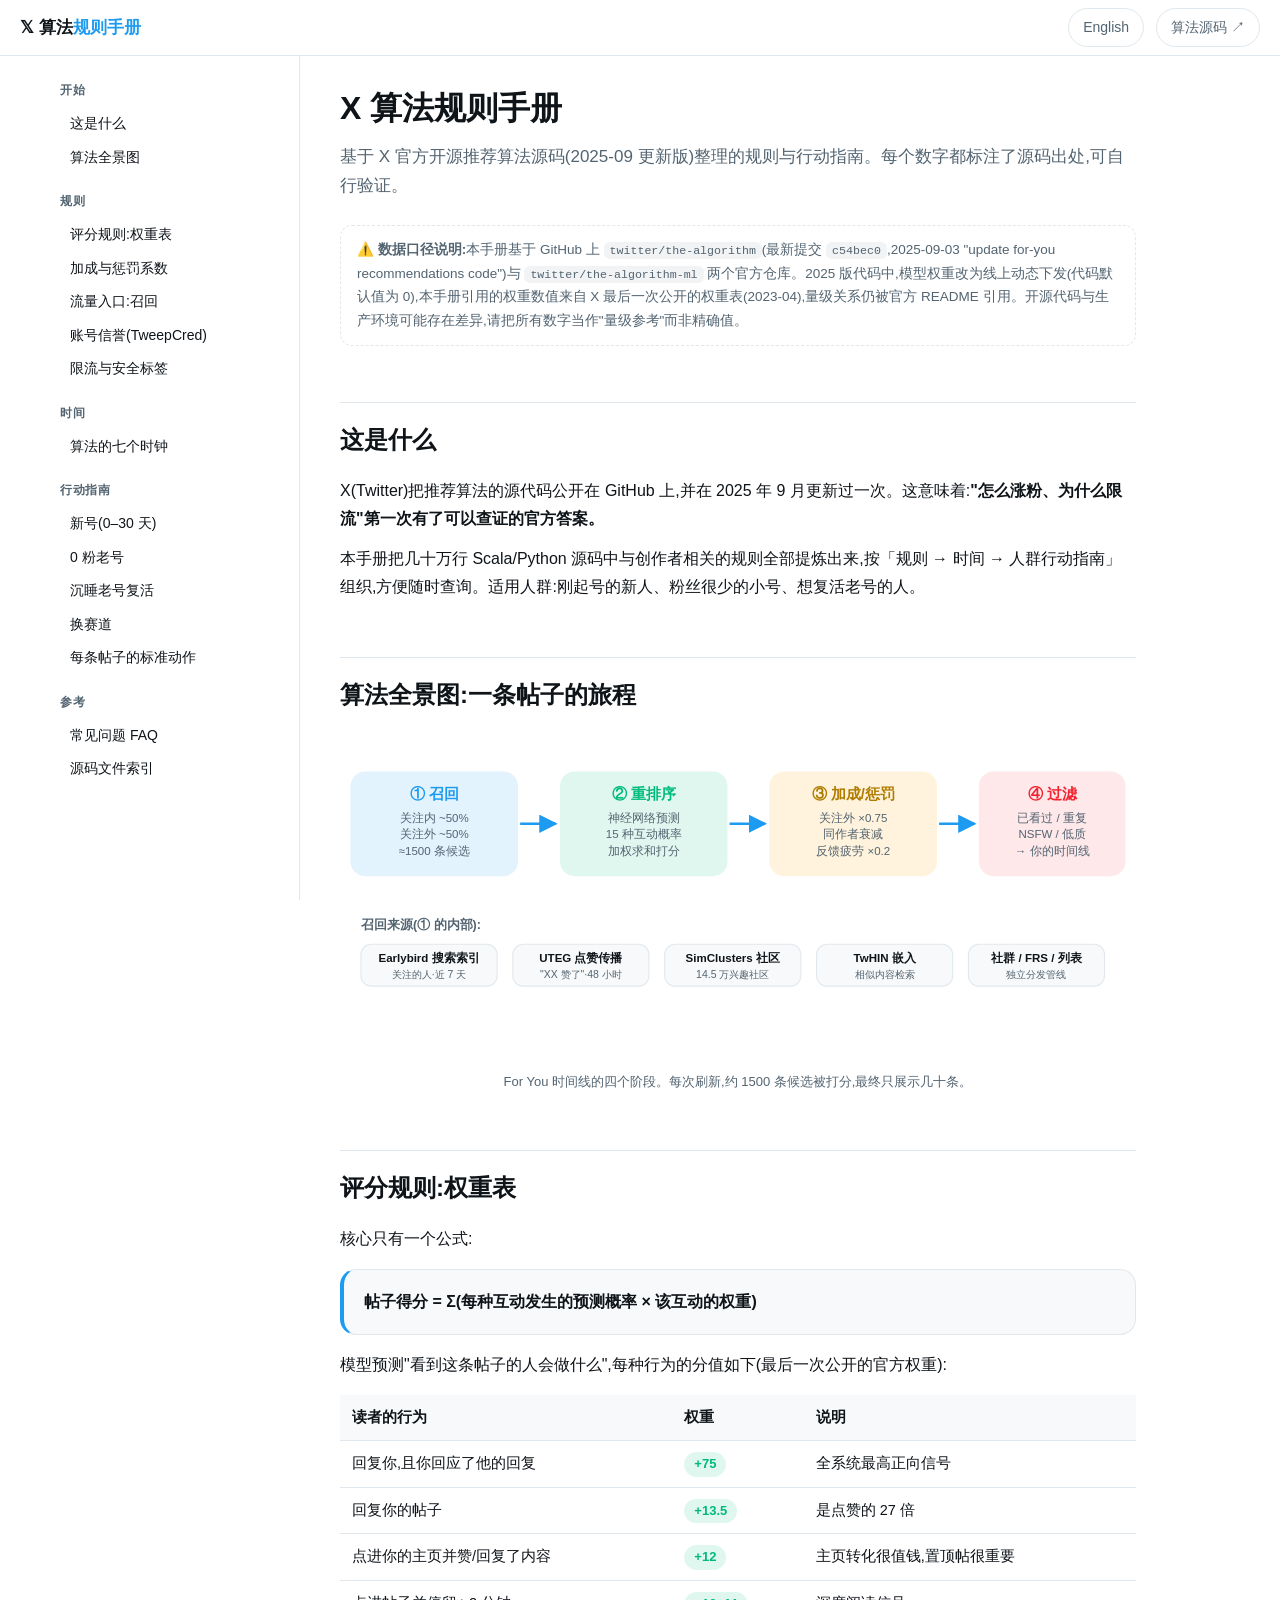
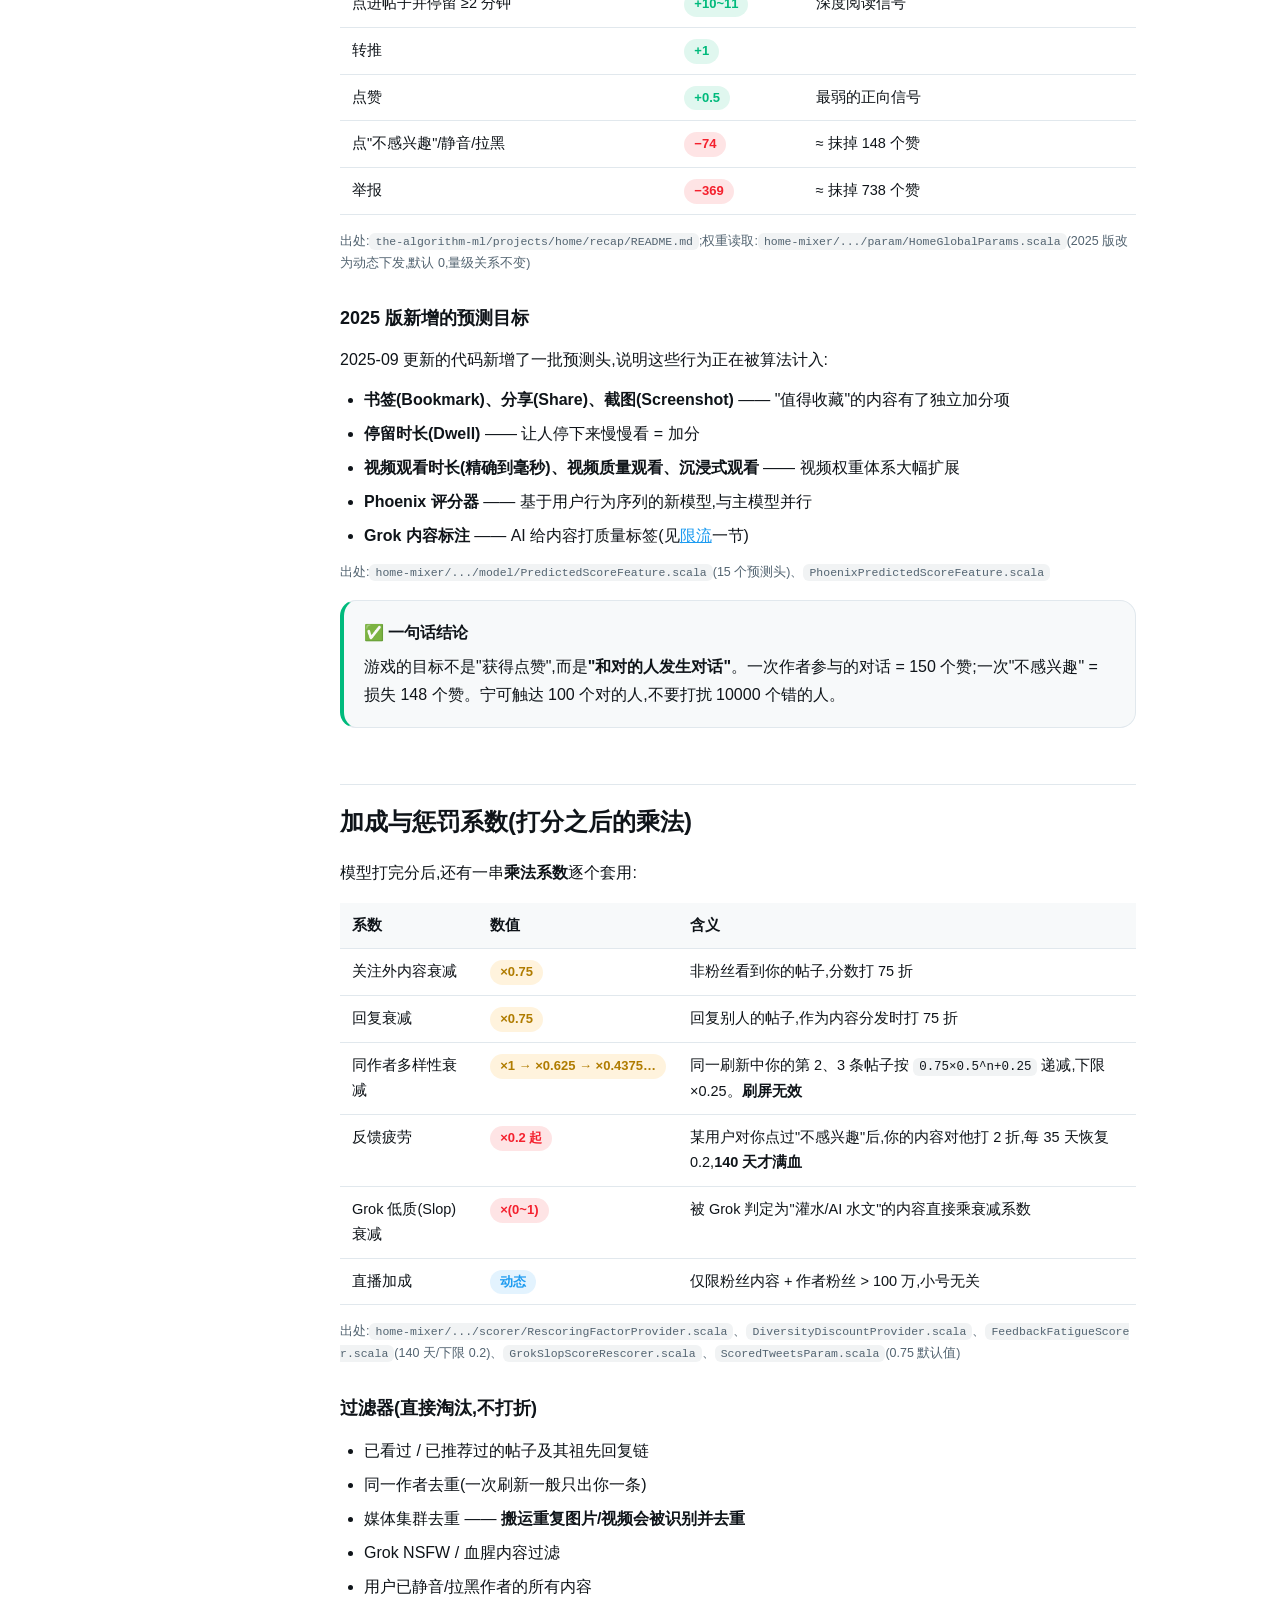
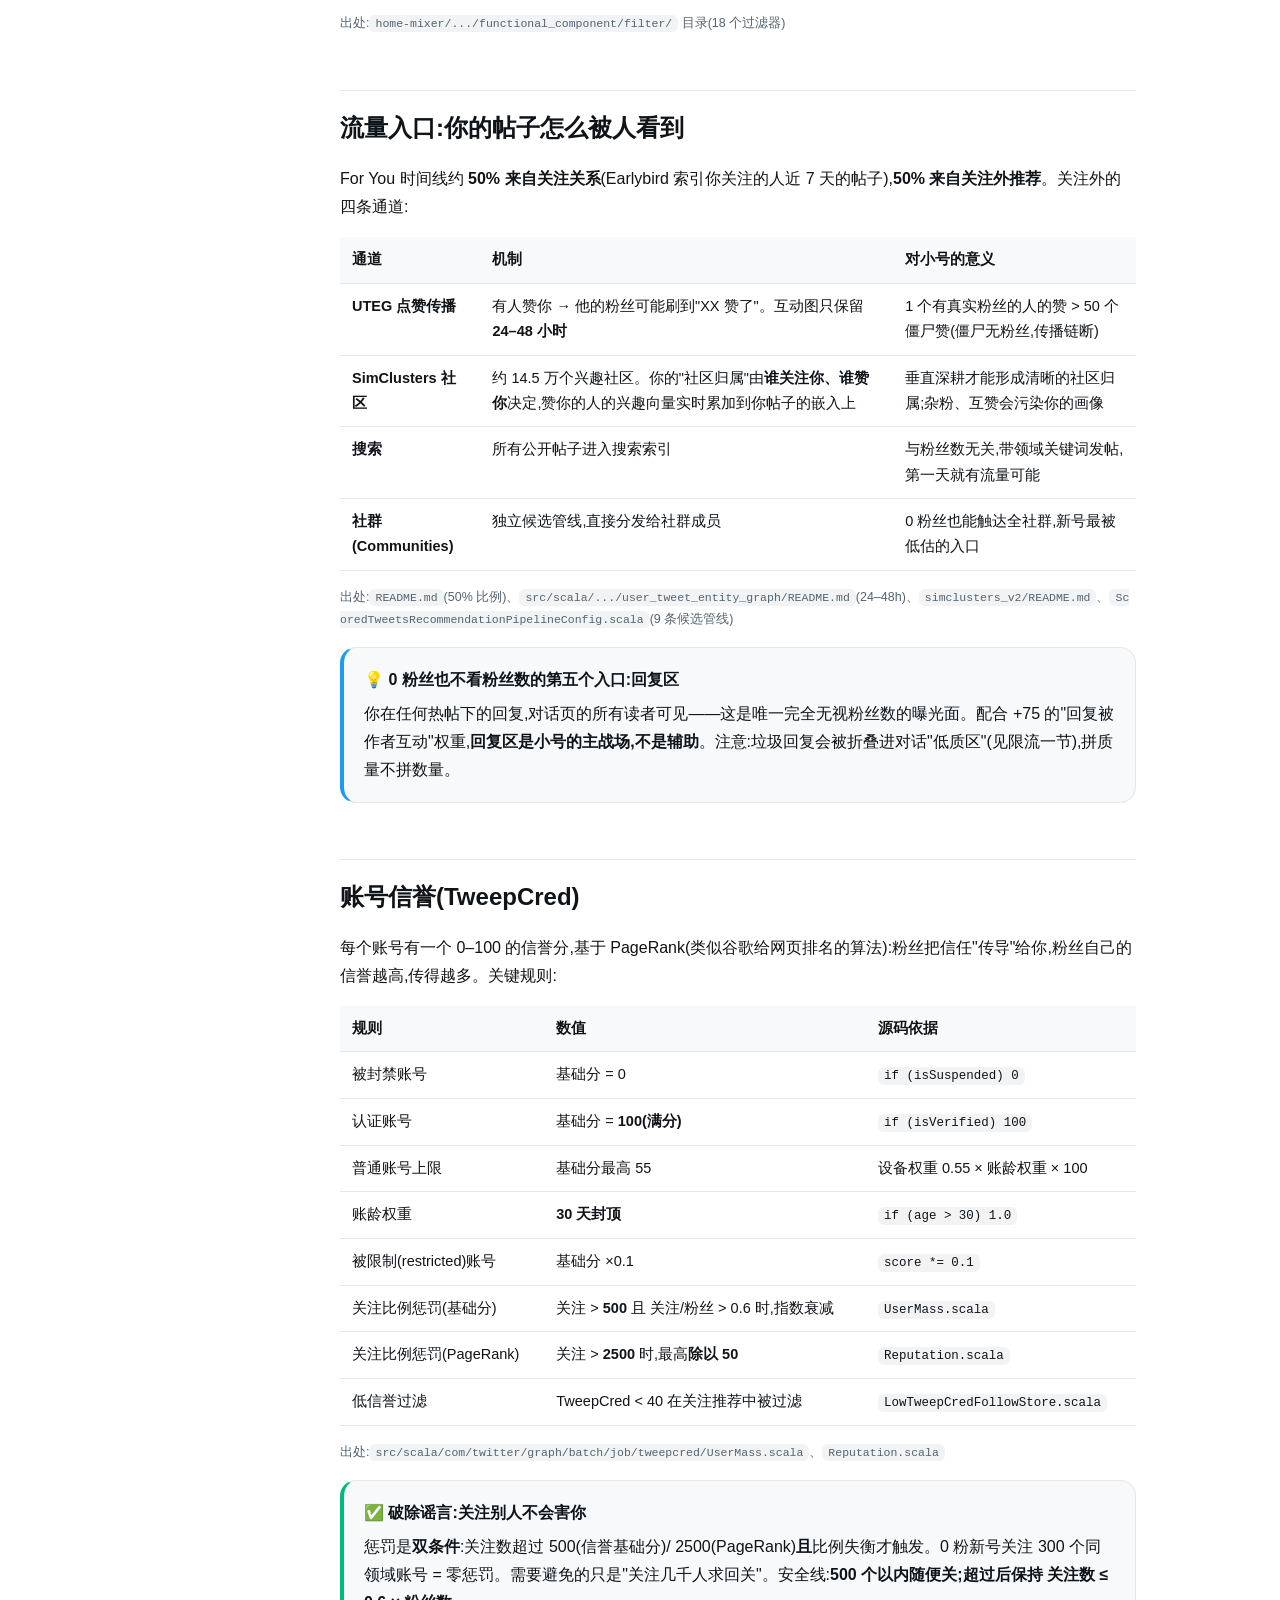
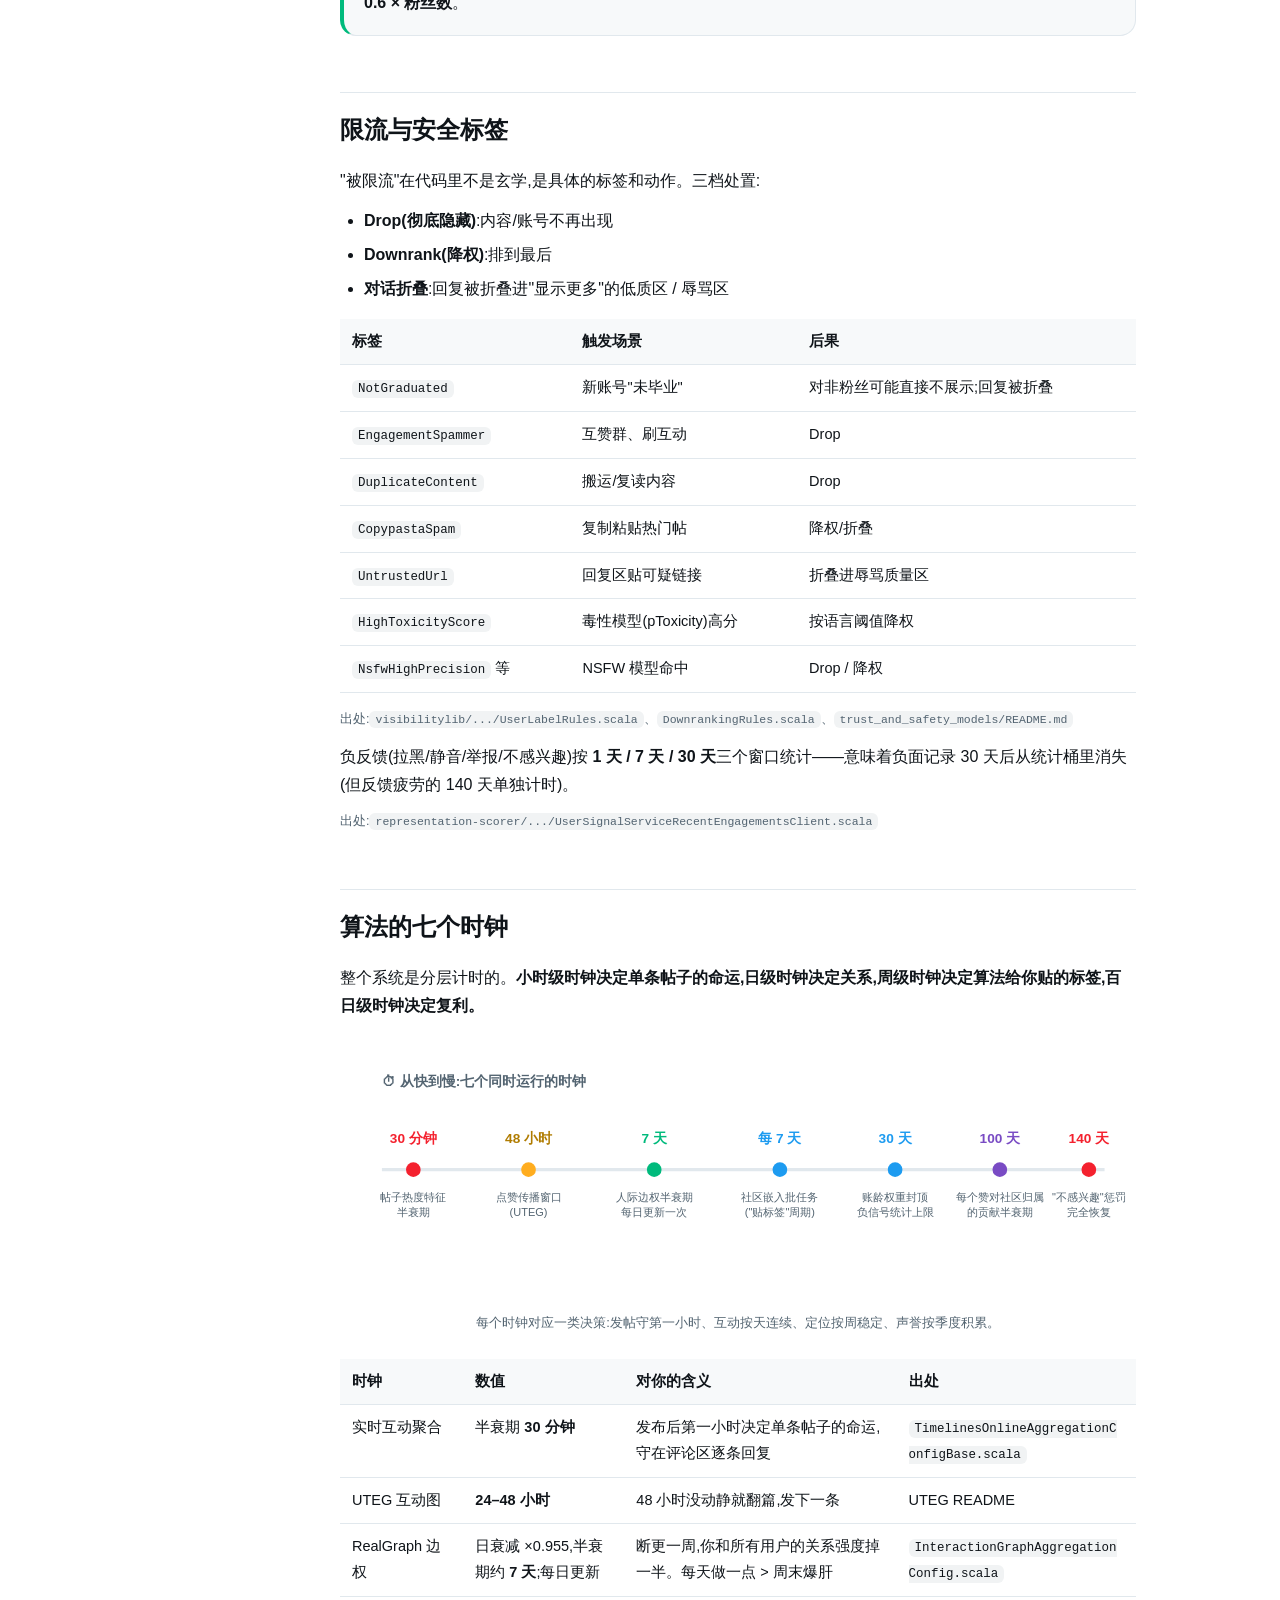
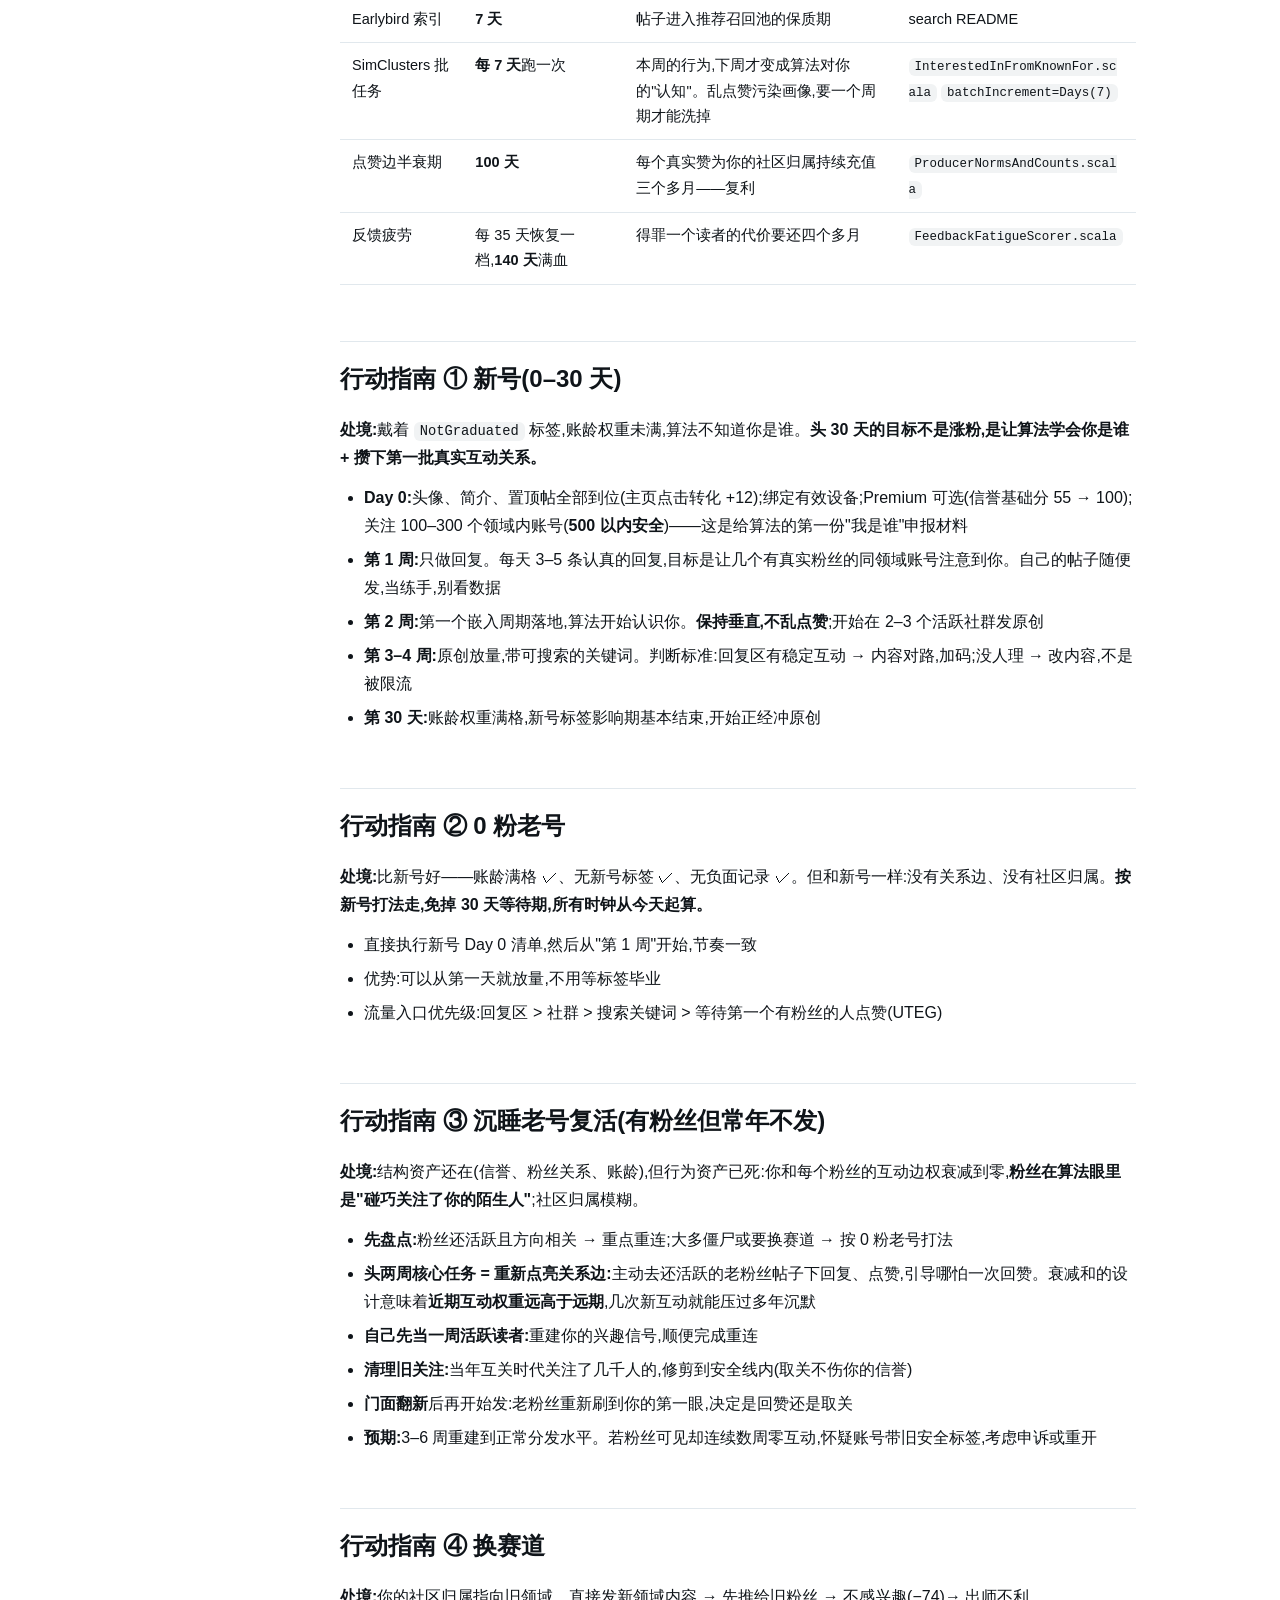
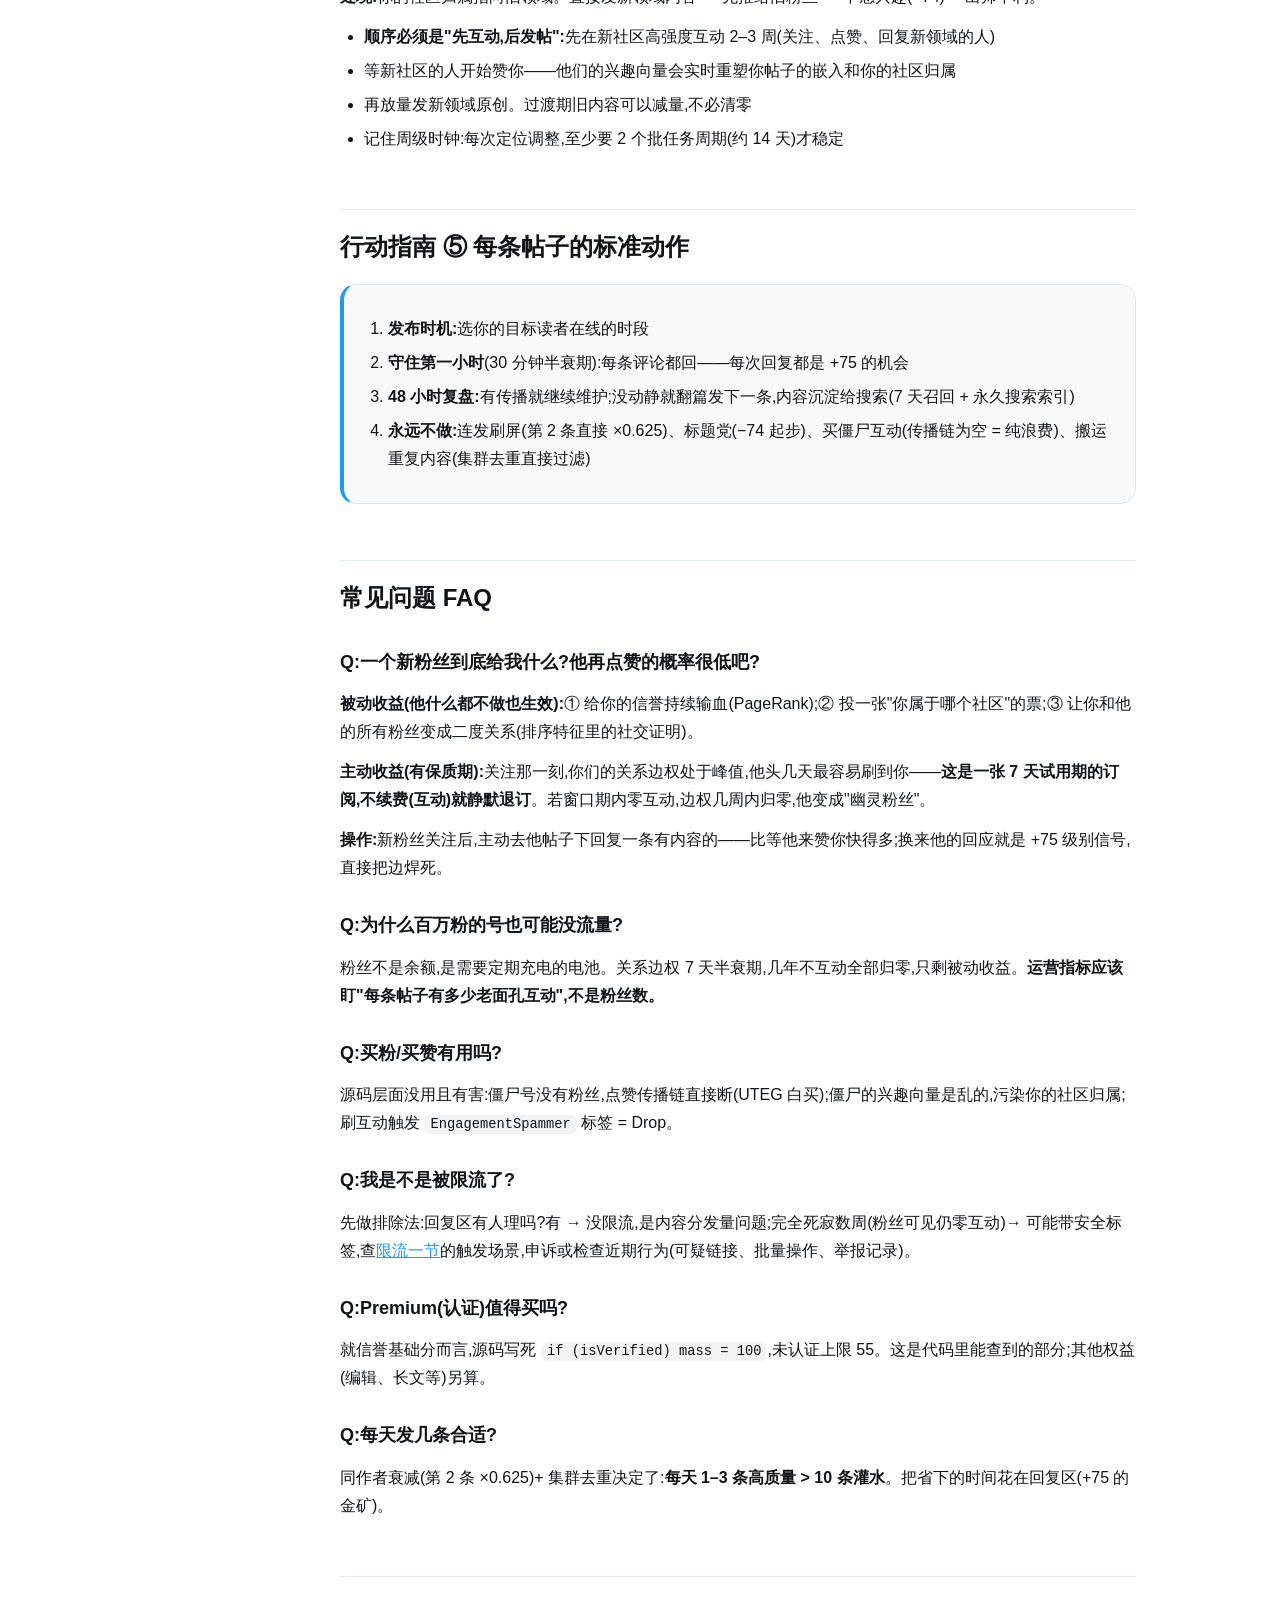
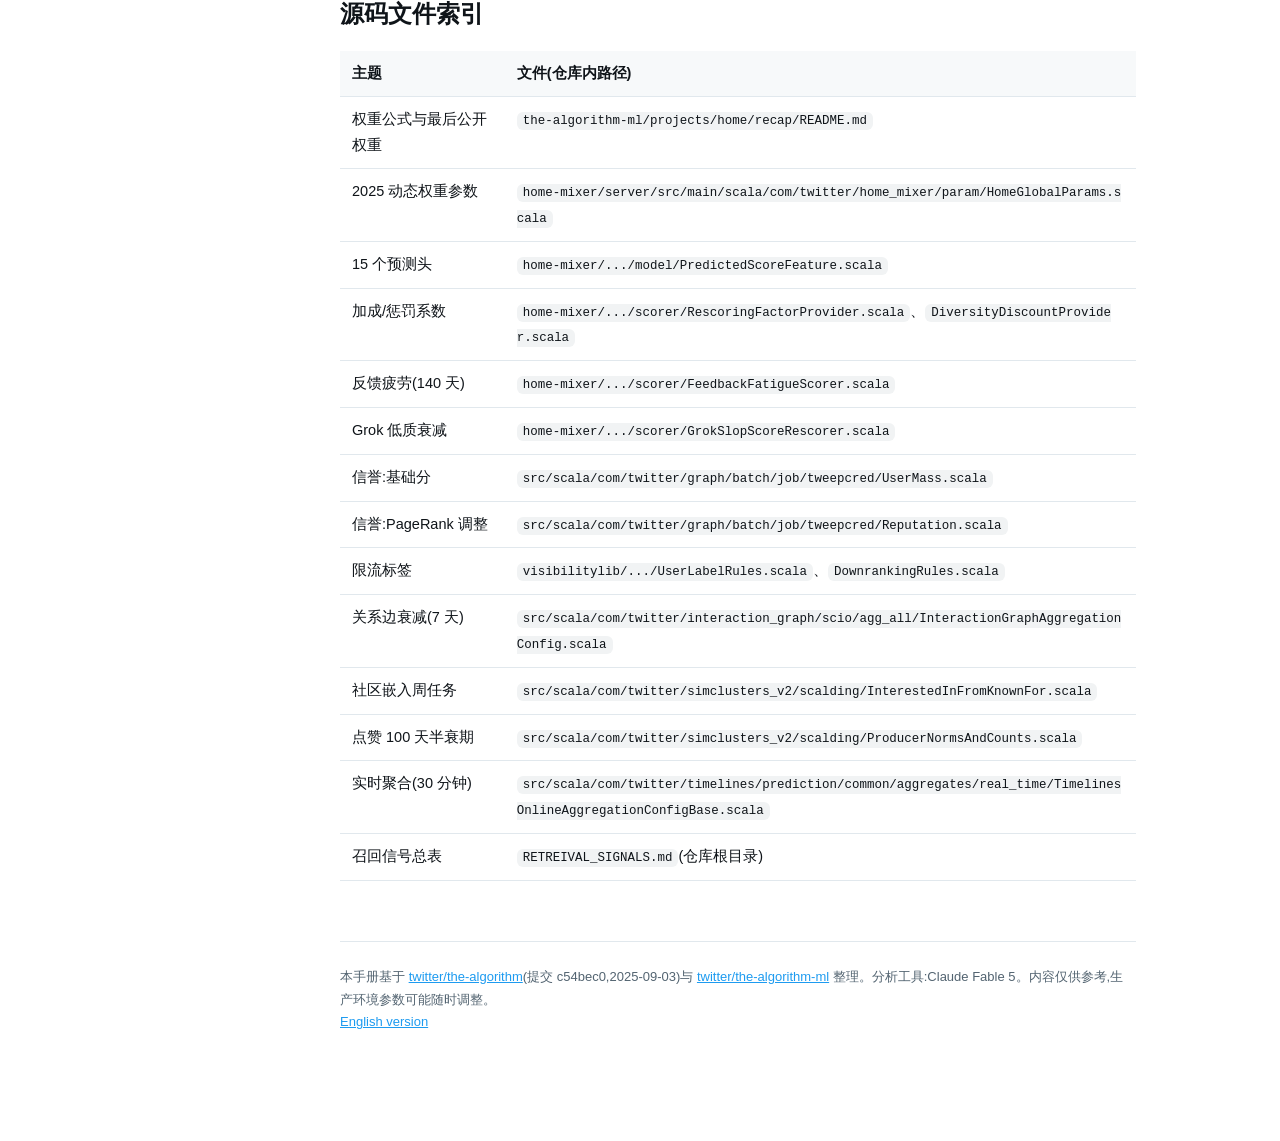
==== zh/index.html @ 7e07da66 "X Algorithm Handbook: bilingual rules & playbooks from the open-source code Distilled from twitter/t" ====
<!DOCTYPE html>
<html lang="zh-CN">
<head>
<meta charset="UTF-8">
<meta name="viewport" content="width=device-width, initial-scale=1.0">
<title>X 算法规则手册 — 基于开源源码的可查证指南</title>
<meta name="description" content="基于 X(Twitter)2025-09 更新版开源推荐算法源码整理的规则与行动指南。每个数字都标注源码文件,可自行验证。">
<link rel="stylesheet" href="../assets/style.css">
</head>
<body>

<div class="topbar">
  <a class="logo" href="#top">𝕏 算法<span>规则手册</span></a>
  <div class="spacer"></div>
  <a class="lang" href="../en/">English</a>
  <a class="gh" href="https://github.com/twitter/the-algorithm" target="_blank">算法源码 ↗</a>
</div>

<div class="layout">

<nav class="sidebar">
  <div class="group">
    <div class="group-title">开始</div>
    <a href="#overview">这是什么</a>
    <a href="#pipeline">算法全景图</a>
  </div>
  <div class="group">
    <div class="group-title">规则</div>
    <a href="#scoring">评分规则:权重表</a>
    <a href="#rescoring">加成与惩罚系数</a>
    <a href="#traffic">流量入口:召回</a>
    <a href="#reputation">账号信誉(TweepCred)</a>
    <a href="#limits">限流与安全标签</a>
  </div>
  <div class="group">
    <div class="group-title">时间</div>
    <a href="#clocks">算法的七个时钟</a>
  </div>
  <div class="group">
    <div class="group-title">行动指南</div>
    <a href="#pb-new">新号(0–30 天)</a>
    <a href="#pb-zero">0 粉老号</a>
    <a href="#pb-dormant">沉睡老号复活</a>
    <a href="#pb-pivot">换赛道</a>
    <a href="#pb-daily">每条帖子的标准动作</a>
  </div>
  <div class="group">
    <div class="group-title">参考</div>
    <a href="#faq">常见问题 FAQ</a>
    <a href="#sources">源码文件索引</a>
  </div>
</nav>

<main id="top">

<h1>X 算法规则手册</h1>
<p class="subtitle">基于 X 官方开源推荐算法源码(2025-09 更新版)整理的规则与行动指南。每个数字都标注了源码出处,可自行验证。</p>

<div class="disclaimer">
⚠️ <strong>数据口径说明:</strong>本手册基于 GitHub 上 <code>twitter/the-algorithm</code>(最新提交 <code>c54bec0</code>,2025-09-03 "update for-you recommendations code")与 <code>twitter/the-algorithm-ml</code> 两个官方仓库。2025 版代码中,模型权重改为线上动态下发(代码默认值为 0),本手册引用的权重数值来自 X 最后一次公开的权重表(2023-04),量级关系仍被官方 README 引用。开源代码与生产环境可能存在差异,请把所有数字当作"量级参考"而非精确值。
</div>

<h2 id="overview">这是什么</h2>
<p>X(Twitter)把推荐算法的源代码公开在 GitHub 上,并在 2025 年 9 月更新过一次。这意味着:<strong>"怎么涨粉、为什么限流"第一次有了可以查证的官方答案。</strong></p>
<p>本手册把几十万行 Scala/Python 源码中与创作者相关的规则全部提炼出来,按「规则 → 时间 → 人群行动指南」组织,方便随时查询。适用人群:刚起号的新人、粉丝很少的小号、想复活老号的人。</p>

<h2 id="pipeline">算法全景图:一条帖子的旅程</h2>
<div class="figure">
<svg viewBox="0 0 760 300" xmlns="http://www.w3.org/2000/svg" font-family="-apple-system,sans-serif">
  <defs>
    <marker id="arr" viewBox="0 0 10 10" refX="9" refY="5" markerWidth="7" markerHeight="7" orient="auto-start-reverse">
      <path d="M0,0 L10,5 L0,10 z" fill="#1d9bf0"/>
    </marker>
  </defs>
  <!-- stage 1 -->
  <rect x="10" y="30" width="160" height="100" rx="14" fill="#1d9bf0" opacity="0.12"/>
  <text x="90" y="56" text-anchor="middle" font-size="14" font-weight="700" fill="#1d9bf0">① 召回</text>
  <text x="90" y="78" text-anchor="middle" font-size="11" fill="#536471">关注内 ~50%</text>
  <text x="90" y="94" text-anchor="middle" font-size="11" fill="#536471">关注外 ~50%</text>
  <text x="90" y="110" text-anchor="middle" font-size="11" fill="#536471">≈1500 条候选</text>
  <!-- stage 2 -->
  <rect x="210" y="30" width="160" height="100" rx="14" fill="#00ba7c" opacity="0.12"/>
  <text x="290" y="56" text-anchor="middle" font-size="14" font-weight="700" fill="#00ba7c">② 重排序</text>
  <text x="290" y="78" text-anchor="middle" font-size="11" fill="#536471">神经网络预测</text>
  <text x="290" y="94" text-anchor="middle" font-size="11" fill="#536471">15 种互动概率</text>
  <text x="290" y="110" text-anchor="middle" font-size="11" fill="#536471">加权求和打分</text>
  <!-- stage 3 -->
  <rect x="410" y="30" width="160" height="100" rx="14" fill="#ffad1f" opacity="0.15"/>
  <text x="490" y="56" text-anchor="middle" font-size="14" font-weight="700" fill="#b07c00">③ 加成/惩罚</text>
  <text x="490" y="78" text-anchor="middle" font-size="11" fill="#536471">关注外 ×0.75</text>
  <text x="490" y="94" text-anchor="middle" font-size="11" fill="#536471">同作者衰减</text>
  <text x="490" y="110" text-anchor="middle" font-size="11" fill="#536471">反馈疲劳 ×0.2</text>
  <!-- stage 4 -->
  <rect x="610" y="30" width="140" height="100" rx="14" fill="#f4212e" opacity="0.10"/>
  <text x="680" y="56" text-anchor="middle" font-size="14" font-weight="700" fill="#f4212e">④ 过滤</text>
  <text x="680" y="78" text-anchor="middle" font-size="11" fill="#536471">已看过 / 重复</text>
  <text x="680" y="94" text-anchor="middle" font-size="11" fill="#536471">NSFW / 低质</text>
  <text x="680" y="110" text-anchor="middle" font-size="11" fill="#536471">→ 你的时间线</text>
  <!-- arrows -->
  <line x1="172" y1="80" x2="206" y2="80" stroke="#1d9bf0" stroke-width="2.5" marker-end="url(#arr)"/>
  <line x1="372" y1="80" x2="406" y2="80" stroke="#1d9bf0" stroke-width="2.5" marker-end="url(#arr)"/>
  <line x1="572" y1="80" x2="606" y2="80" stroke="#1d9bf0" stroke-width="2.5" marker-end="url(#arr)"/>
  <!-- bottom: candidate sources -->
  <text x="20" y="180" font-size="12" font-weight="700" fill="#536471">召回来源(① 的内部):</text>
  <rect x="20" y="195" width="130" height="40" rx="10" fill="#f7f9fa" stroke="#e1e8ed"/>
  <text x="85" y="212" text-anchor="middle" font-size="11" font-weight="600" fill="#0f1419">Earlybird 搜索索引</text>
  <text x="85" y="227" text-anchor="middle" font-size="10" fill="#536471">关注的人·近 7 天</text>
  <rect x="165" y="195" width="130" height="40" rx="10" fill="#f7f9fa" stroke="#e1e8ed"/>
  <text x="230" y="212" text-anchor="middle" font-size="11" font-weight="600" fill="#0f1419">UTEG 点赞传播</text>
  <text x="230" y="227" text-anchor="middle" font-size="10" fill="#536471">"XX 赞了"·48 小时</text>
  <rect x="310" y="195" width="130" height="40" rx="10" fill="#f7f9fa" stroke="#e1e8ed"/>
  <text x="375" y="212" text-anchor="middle" font-size="11" font-weight="600" fill="#0f1419">SimClusters 社区</text>
  <text x="375" y="227" text-anchor="middle" font-size="10" fill="#536471">14.5 万兴趣社区</text>
  <rect x="455" y="195" width="130" height="40" rx="10" fill="#f7f9fa" stroke="#e1e8ed"/>
  <text x="520" y="212" text-anchor="middle" font-size="11" font-weight="600" fill="#0f1419">TwHIN 嵌入</text>
  <text x="520" y="227" text-anchor="middle" font-size="10" fill="#536471">相似内容检索</text>
  <rect x="600" y="195" width="130" height="40" rx="10" fill="#f7f9fa" stroke="#e1e8ed"/>
  <text x="665" y="212" text-anchor="middle" font-size="11" font-weight="600" fill="#0f1419">社群 / FRS / 列表</text>
  <text x="665" y="227" text-anchor="middle" font-size="10" fill="#536471">独立分发管线</text>
</svg>
<div class="caption">For You 时间线的四个阶段。每次刷新,约 1500 条候选被打分,最终只展示几十条。</div>
</div>

<h2 id="scoring">评分规则:权重表</h2>
<p>核心只有一个公式:</p>
<div class="card blue"><strong>帖子得分 = Σ(每种互动发生的预测概率 × 该互动的权重)</strong></div>
<p>模型预测"看到这条帖子的人会做什么",每种行为的分值如下(最后一次公开的官方权重):</p>

<table>
<thead><tr><th>读者的行为</th><th>权重</th><th>说明</th></tr></thead>
<tbody>
<tr><td>回复你,且你回应了他的回复</td><td><span class="badge pos">+75</span></td><td>全系统最高正向信号</td></tr>
<tr><td>回复你的帖子</td><td><span class="badge pos">+13.5</span></td><td>是点赞的 27 倍</td></tr>
<tr><td>点进你的主页并赞/回复了内容</td><td><span class="badge pos">+12</span></td><td>主页转化很值钱,置顶帖很重要</td></tr>
<tr><td>点进帖子并停留 ≥2 分钟</td><td><span class="badge pos">+10~11</span></td><td>深度阅读信号</td></tr>
<tr><td>转推</td><td><span class="badge pos">+1</span></td><td></td></tr>
<tr><td>点赞</td><td><span class="badge pos">+0.5</span></td><td>最弱的正向信号</td></tr>
<tr><td>点"不感兴趣"/静音/拉黑</td><td><span class="badge neg">−74</span></td><td>≈ 抹掉 148 个赞</td></tr>
<tr><td>举报</td><td><span class="badge neg">−369</span></td><td>≈ 抹掉 738 个赞</td></tr>
</tbody>
</table>
<p class="src">出处:<code>the-algorithm-ml/projects/home/recap/README.md</code>;权重读取:<code>home-mixer/.../param/HomeGlobalParams.scala</code>(2025 版改为动态下发,默认 0,量级关系不变)</p>

<h3>2025 版新增的预测目标</h3>
<p>2025-09 更新的代码新增了一批预测头,说明这些行为正在被算法计入:</p>
<ul>
<li><strong>书签(Bookmark)、分享(Share)、截图(Screenshot)</strong> —— "值得收藏"的内容有了独立加分项</li>
<li><strong>停留时长(Dwell)</strong> —— 让人停下来慢慢看 = 加分</li>
<li><strong>视频观看时长(精确到毫秒)、视频质量观看、沉浸式观看</strong> —— 视频权重体系大幅扩展</li>
<li><strong>Phoenix 评分器</strong> —— 基于用户行为序列的新模型,与主模型并行</li>
<li><strong>Grok 内容标注</strong> —— AI 给内容打质量标签(见<a href="#limits">限流</a>一节)</li>
</ul>
<p class="src">出处:<code>home-mixer/.../model/PredictedScoreFeature.scala</code>(15 个预测头)、<code>PhoenixPredictedScoreFeature.scala</code></p>

<div class="card green">
<div class="card-title">✅ 一句话结论</div>
游戏的目标不是"获得点赞",而是<strong>"和对的人发生对话"</strong>。一次作者参与的对话 = 150 个赞;一次"不感兴趣" = 损失 148 个赞。宁可触达 100 个对的人,不要打扰 10000 个错的人。
</div>

<h2 id="rescoring">加成与惩罚系数(打分之后的乘法)</h2>
<p>模型打完分后,还有一串<strong>乘法系数</strong>逐个套用:</p>

<table>
<thead><tr><th>系数</th><th>数值</th><th>含义</th></tr></thead>
<tbody>
<tr><td>关注外内容衰减</td><td><span class="badge warn">×0.75</span></td><td>非粉丝看到你的帖子,分数打 75 折</td></tr>
<tr><td>回复衰减</td><td><span class="badge warn">×0.75</span></td><td>回复别人的帖子,作为内容分发时打 75 折</td></tr>
<tr><td>同作者多样性衰减</td><td><span class="badge warn">×1 → ×0.625 → ×0.4375…</span></td><td>同一刷新中你的第 2、3 条帖子按 <code>0.75×0.5^n+0.25</code> 递减,下限 ×0.25。<strong>刷屏无效</strong></td></tr>
<tr><td>反馈疲劳</td><td><span class="badge neg">×0.2 起</span></td><td>某用户对你点过"不感兴趣"后,你的内容对他打 2 折,每 35 天恢复 0.2,<strong>140 天才满血</strong></td></tr>
<tr><td>Grok 低质(Slop)衰减</td><td><span class="badge neg">×(0~1)</span></td><td>被 Grok 判定为"灌水/AI 水文"的内容直接乘衰减系数</td></tr>
<tr><td>直播加成</td><td><span class="badge info">动态</span></td><td>仅限粉丝内容 + 作者粉丝 &gt; 100 万,小号无关</td></tr>
</tbody>
</table>
<p class="src">出处:<code>home-mixer/.../scorer/RescoringFactorProvider.scala</code>、<code>DiversityDiscountProvider.scala</code>、<code>FeedbackFatigueScorer.scala</code>(140 天/下限 0.2)、<code>GrokSlopScoreRescorer.scala</code>、<code>ScoredTweetsParam.scala</code>(0.75 默认值)</p>

<h3>过滤器(直接淘汰,不打折)</h3>
<ul>
<li>已看过 / 已推荐过的帖子及其祖先回复链</li>
<li>同一作者去重(一次刷新一般只出你一条)</li>
<li>媒体集群去重 —— <strong>搬运重复图片/视频会被识别并去重</strong></li>
<li>Grok NSFW / 血腥内容过滤</li>
<li>用户已静音/拉黑作者的所有内容</li>
</ul>
<p class="src">出处:<code>home-mixer/.../functional_component/filter/</code> 目录(18 个过滤器)</p>

<h2 id="traffic">流量入口:你的帖子怎么被人看到</h2>
<p>For You 时间线约 <strong>50% 来自关注关系</strong>(Earlybird 索引你关注的人近 7 天的帖子),<strong>50% 来自关注外推荐</strong>。关注外的四条通道:</p>

<table>
<thead><tr><th>通道</th><th>机制</th><th>对小号的意义</th></tr></thead>
<tbody>
<tr><td><strong>UTEG 点赞传播</strong></td><td>有人赞你 → 他的粉丝可能刷到"XX 赞了"。互动图只保留 <strong>24–48 小时</strong></td><td>1 个有真实粉丝的人的赞 &gt; 50 个僵尸赞(僵尸无粉丝,传播链断)</td></tr>
<tr><td><strong>SimClusters 社区</strong></td><td>约 14.5 万个兴趣社区。你的"社区归属"由<strong>谁关注你、谁赞你</strong>决定,赞你的人的兴趣向量实时累加到你帖子的嵌入上</td><td>垂直深耕才能形成清晰的社区归属;杂粉、互赞会污染你的画像</td></tr>
<tr><td><strong>搜索</strong></td><td>所有公开帖子进入搜索索引</td><td>与粉丝数无关,带领域关键词发帖,第一天就有流量可能</td></tr>
<tr><td><strong>社群(Communities)</strong></td><td>独立候选管线,直接分发给社群成员</td><td>0 粉丝也能触达全社群,新号最被低估的入口</td></tr>
</tbody>
</table>
<p class="src">出处:<code>README.md</code>(50% 比例)、<code>src/scala/.../user_tweet_entity_graph/README.md</code>(24–48h)、<code>simclusters_v2/README.md</code>、<code>ScoredTweetsRecommendationPipelineConfig.scala</code>(9 条候选管线)</p>

<div class="card blue">
<div class="card-title">💡 0 粉丝也不看粉丝数的第五个入口:回复区</div>
你在任何热帖下的回复,对话页的所有读者可见——这是唯一完全无视粉丝数的曝光面。配合 +75 的"回复被作者互动"权重,<strong>回复区是小号的主战场,不是辅助</strong>。注意:垃圾回复会被折叠进对话"低质区"(见限流一节),拼质量不拼数量。
</div>

<h2 id="reputation">账号信誉(TweepCred)</h2>
<p>每个账号有一个 0–100 的信誉分,基于 PageRank(类似谷歌给网页排名的算法):粉丝把信任"传导"给你,粉丝自己的信誉越高,传得越多。关键规则:</p>

<table>
<thead><tr><th>规则</th><th>数值</th><th>源码依据</th></tr></thead>
<tbody>
<tr><td>被封禁账号</td><td>基础分 = 0</td><td><code>if (isSuspended) 0</code></td></tr>
<tr><td>认证账号</td><td>基础分 = <strong>100(满分)</strong></td><td><code>if (isVerified) 100</code></td></tr>
<tr><td>普通账号上限</td><td>基础分最高 55</td><td>设备权重 0.55 × 账龄权重 × 100</td></tr>
<tr><td>账龄权重</td><td><strong>30 天封顶</strong></td><td><code>if (age &gt; 30) 1.0</code></td></tr>
<tr><td>被限制(restricted)账号</td><td>基础分 ×0.1</td><td><code>score *= 0.1</code></td></tr>
<tr><td>关注比例惩罚(基础分)</td><td>关注 &gt; <strong>500</strong> 且 关注/粉丝 &gt; 0.6 时,指数衰减</td><td><code>UserMass.scala</code></td></tr>
<tr><td>关注比例惩罚(PageRank)</td><td>关注 &gt; <strong>2500</strong> 时,最高<strong>除以 50</strong></td><td><code>Reputation.scala</code></td></tr>
<tr><td>低信誉过滤</td><td>TweepCred &lt; 40 在关注推荐中被过滤</td><td><code>LowTweepCredFollowStore.scala</code></td></tr>
</tbody>
</table>
<p class="src">出处:<code>src/scala/com/twitter/graph/batch/job/tweepcred/UserMass.scala</code>、<code>Reputation.scala</code></p>

<div class="card green">
<div class="card-title">✅ 破除谣言:关注别人不会害你</div>
惩罚是<strong>双条件</strong>:关注数超过 500(信誉基础分)/ 2500(PageRank)<strong>且</strong>比例失衡才触发。0 粉新号关注 300 个同领域账号 = 零惩罚。需要避免的只是"关注几千人求回关"。安全线:<strong>500 个以内随便关;超过后保持 关注数 ≤ 0.6 × 粉丝数</strong>。
</div>

<h2 id="limits">限流与安全标签</h2>
<p>"被限流"在代码里不是玄学,是具体的标签和动作。三档处置:</p>
<ul>
<li><strong>Drop(彻底隐藏)</strong>:内容/账号不再出现</li>
<li><strong>Downrank(降权)</strong>:排到最后</li>
<li><strong>对话折叠</strong>:回复被折叠进"显示更多"的低质区 / 辱骂区</li>
</ul>

<table>
<thead><tr><th>标签</th><th>触发场景</th><th>后果</th></tr></thead>
<tbody>
<tr><td><code>NotGraduated</code></td><td>新账号"未毕业"</td><td>对非粉丝可能直接不展示;回复被折叠</td></tr>
<tr><td><code>EngagementSpammer</code></td><td>互赞群、刷互动</td><td>Drop</td></tr>
<tr><td><code>DuplicateContent</code></td><td>搬运/复读内容</td><td>Drop</td></tr>
<tr><td><code>CopypastaSpam</code></td><td>复制粘贴热门帖</td><td>降权/折叠</td></tr>
<tr><td><code>UntrustedUrl</code></td><td>回复区贴可疑链接</td><td>折叠进辱骂质量区</td></tr>
<tr><td><code>HighToxicityScore</code></td><td>毒性模型(pToxicity)高分</td><td>按语言阈值降权</td></tr>
<tr><td><code>NsfwHighPrecision</code> 等</td><td>NSFW 模型命中</td><td>Drop / 降权</td></tr>
</tbody>
</table>
<p class="src">出处:<code>visibilitylib/.../UserLabelRules.scala</code>、<code>DownrankingRules.scala</code>、<code>trust_and_safety_models/README.md</code></p>

<p>负反馈(拉黑/静音/举报/不感兴趣)按 <strong>1 天 / 7 天 / 30 天</strong>三个窗口统计——意味着负面记录 30 天后从统计桶里消失(但反馈疲劳的 140 天单独计时)。</p>
<p class="src">出处:<code>representation-scorer/.../UserSignalServiceRecentEngagementsClient.scala</code></p>

<h2 id="clocks">算法的七个时钟</h2>
<p>整个系统是分层计时的。<strong>小时级时钟决定单条帖子的命运,日级时钟决定关系,周级时钟决定算法给你贴的标签,百日级时钟决定复利。</strong></p>

<div class="figure">
<svg viewBox="0 0 760 240" xmlns="http://www.w3.org/2000/svg" font-family="-apple-system,sans-serif">
  <line x1="40" y1="120" x2="730" y2="120" stroke="#e1e8ed" stroke-width="3"/>
  <!-- clock points -->
  <g>
    <circle cx="70" cy="120" r="7" fill="#f4212e"/>
    <text x="70" y="95" text-anchor="middle" font-size="13" font-weight="700" fill="#f4212e">30 分钟</text>
    <text x="70" y="150" text-anchor="middle" font-size="10.5" fill="#536471">帖子热度特征</text>
    <text x="70" y="164" text-anchor="middle" font-size="10.5" fill="#536471">半衰期</text>
  </g>
  <g>
    <circle cx="180" cy="120" r="7" fill="#ffad1f"/>
    <text x="180" y="95" text-anchor="middle" font-size="13" font-weight="700" fill="#b07c00">48 小时</text>
    <text x="180" y="150" text-anchor="middle" font-size="10.5" fill="#536471">点赞传播窗口</text>
    <text x="180" y="164" text-anchor="middle" font-size="10.5" fill="#536471">(UTEG)</text>
  </g>
  <g>
    <circle cx="300" cy="120" r="7" fill="#00ba7c"/>
    <text x="300" y="95" text-anchor="middle" font-size="13" font-weight="700" fill="#00ba7c">7 天</text>
    <text x="300" y="150" text-anchor="middle" font-size="10.5" fill="#536471">人际边权半衰期</text>
    <text x="300" y="164" text-anchor="middle" font-size="10.5" fill="#536471">每日更新一次</text>
  </g>
  <g>
    <circle cx="420" cy="120" r="7" fill="#1d9bf0"/>
    <text x="420" y="95" text-anchor="middle" font-size="13" font-weight="700" fill="#1d9bf0">每 7 天</text>
    <text x="420" y="150" text-anchor="middle" font-size="10.5" fill="#536471">社区嵌入批任务</text>
    <text x="420" y="164" text-anchor="middle" font-size="10.5" fill="#536471">("贴标签"周期)</text>
  </g>
  <g>
    <circle cx="530" cy="120" r="7" fill="#1d9bf0"/>
    <text x="530" y="95" text-anchor="middle" font-size="13" font-weight="700" fill="#1d9bf0">30 天</text>
    <text x="530" y="150" text-anchor="middle" font-size="10.5" fill="#536471">账龄权重封顶</text>
    <text x="530" y="164" text-anchor="middle" font-size="10.5" fill="#536471">负信号统计上限</text>
  </g>
  <g>
    <circle cx="630" cy="120" r="7" fill="#794bc4"/>
    <text x="630" y="95" text-anchor="middle" font-size="13" font-weight="700" fill="#794bc4">100 天</text>
    <text x="630" y="150" text-anchor="middle" font-size="10.5" fill="#536471">每个赞对社区归属</text>
    <text x="630" y="164" text-anchor="middle" font-size="10.5" fill="#536471">的贡献半衰期</text>
  </g>
  <g>
    <circle cx="715" cy="120" r="7" fill="#f4212e"/>
    <text x="715" y="95" text-anchor="middle" font-size="13" font-weight="700" fill="#f4212e">140 天</text>
    <text x="715" y="150" text-anchor="middle" font-size="10.5" fill="#536471">"不感兴趣"惩罚</text>
    <text x="715" y="164" text-anchor="middle" font-size="10.5" fill="#536471">完全恢复</text>
  </g>
  <text x="40" y="40" font-size="13" font-weight="700" fill="#536471">⏱ 从快到慢:七个同时运行的时钟</text>
</svg>
<div class="caption">每个时钟对应一类决策:发帖守第一小时、互动按天连续、定位按周稳定、声誉按季度积累。</div>
</div>

<table>
<thead><tr><th>时钟</th><th>数值</th><th>对你的含义</th><th>出处</th></tr></thead>
<tbody>
<tr><td>实时互动聚合</td><td>半衰期 <strong>30 分钟</strong></td><td>发布后第一小时决定单条帖子的命运,守在评论区逐条回复</td><td><code>TimelinesOnlineAggregationConfigBase.scala</code></td></tr>
<tr><td>UTEG 互动图</td><td><strong>24–48 小时</strong></td><td>48 小时没动静就翻篇,发下一条</td><td>UTEG README</td></tr>
<tr><td>RealGraph 边权</td><td>日衰减 ×0.955,半衰期约 <strong>7 天</strong>;每日更新</td><td>断更一周,你和所有用户的关系强度掉一半。每天做一点 &gt; 周末爆肝</td><td><code>InteractionGraphAggregationConfig.scala</code></td></tr>
<tr><td>Earlybird 索引</td><td><strong>7 天</strong></td><td>帖子进入推荐召回池的保质期</td><td>search README</td></tr>
<tr><td>SimClusters 批任务</td><td><strong>每 7 天</strong>跑一次</td><td>本周的行为,下周才变成算法对你的"认知"。乱点赞污染画像,要一个周期才能洗掉</td><td><code>InterestedInFromKnownFor.scala</code> <code>batchIncrement=Days(7)</code></td></tr>
<tr><td>点赞边半衰期</td><td><strong>100 天</strong></td><td>每个真实赞为你的社区归属持续充值三个多月——复利</td><td><code>ProducerNormsAndCounts.scala</code></td></tr>
<tr><td>反馈疲劳</td><td>每 35 天恢复一档,<strong>140 天</strong>满血</td><td>得罪一个读者的代价要还四个多月</td><td><code>FeedbackFatigueScorer.scala</code></td></tr>
</tbody>
</table>

<h2 id="pb-new">行动指南 ① 新号(0–30 天)</h2>
<p><strong>处境:</strong>戴着 <code>NotGraduated</code> 标签,账龄权重未满,算法不知道你是谁。<strong>头 30 天的目标不是涨粉,是让算法学会你是谁 + 攒下第一批真实互动关系。</strong></p>
<ul>
<li><strong>Day 0:</strong>头像、简介、置顶帖全部到位(主页点击转化 +12);绑定有效设备;Premium 可选(信誉基础分 55 → 100);关注 100–300 个领域内账号(<strong>500 以内安全</strong>)——这是给算法的第一份"我是谁"申报材料</li>
<li><strong>第 1 周:</strong>只做回复。每天 3–5 条认真的回复,目标是让几个有真实粉丝的同领域账号注意到你。自己的帖子随便发,当练手,别看数据</li>
<li><strong>第 2 周:</strong>第一个嵌入周期落地,算法开始认识你。<strong>保持垂直,不乱点赞</strong>;开始在 2–3 个活跃社群发原创</li>
<li><strong>第 3–4 周:</strong>原创放量,带可搜索的关键词。判断标准:回复区有稳定互动 → 内容对路,加码;没人理 → 改内容,不是被限流</li>
<li><strong>第 30 天:</strong>账龄权重满格,新号标签影响期基本结束,开始正经冲原创</li>
</ul>

<h2 id="pb-zero">行动指南 ② 0 粉老号</h2>
<p><strong>处境:</strong>比新号好——账龄满格 ✓、无新号标签 ✓、无负面记录 ✓。但和新号一样:没有关系边、没有社区归属。<strong>按新号打法走,免掉 30 天等待期,所有时钟从今天起算。</strong></p>
<ul>
<li>直接执行新号 Day 0 清单,然后从"第 1 周"开始,节奏一致</li>
<li>优势:可以从第一天就放量,不用等标签毕业</li>
<li>流量入口优先级:回复区 &gt; 社群 &gt; 搜索关键词 &gt; 等待第一个有粉丝的人点赞(UTEG)</li>
</ul>

<h2 id="pb-dormant">行动指南 ③ 沉睡老号复活(有粉丝但常年不发)</h2>
<p><strong>处境:</strong>结构资产还在(信誉、粉丝关系、账龄),但行为资产已死:你和每个粉丝的互动边权衰减到零,<strong>粉丝在算法眼里是"碰巧关注了你的陌生人"</strong>;社区归属模糊。</p>
<ul>
<li><strong>先盘点:</strong>粉丝还活跃且方向相关 → 重点重连;大多僵尸或要换赛道 → 按 0 粉老号打法</li>
<li><strong>头两周核心任务 = 重新点亮关系边:</strong>主动去还活跃的老粉丝帖子下回复、点赞,引导哪怕一次回赞。衰减和的设计意味着<strong>近期互动权重远高于远期</strong>,几次新互动就能压过多年沉默</li>
<li><strong>自己先当一周活跃读者:</strong>重建你的兴趣信号,顺便完成重连</li>
<li><strong>清理旧关注:</strong>当年互关时代关注了几千人的,修剪到安全线内(取关不伤你的信誉)</li>
<li><strong>门面翻新</strong>后再开始发:老粉丝重新刷到你的第一眼,决定是回赞还是取关</li>
<li><strong>预期:</strong>3–6 周重建到正常分发水平。若粉丝可见却连续数周零互动,怀疑账号带旧安全标签,考虑申诉或重开</li>
</ul>

<h2 id="pb-pivot">行动指南 ④ 换赛道</h2>
<p><strong>处境:</strong>你的社区归属指向旧领域。直接发新领域内容 → 先推给旧粉丝 → 不感兴趣(−74)→ 出师不利。</p>
<ul>
<li><strong>顺序必须是"先互动,后发帖":</strong>先在新社区高强度互动 2–3 周(关注、点赞、回复新领域的人)</li>
<li>等新社区的人开始赞你——他们的兴趣向量会实时重塑你帖子的嵌入和你的社区归属</li>
<li>再放量发新领域原创。过渡期旧内容可以减量,不必清零</li>
<li>记住周级时钟:每次定位调整,至少要 2 个批任务周期(约 14 天)才稳定</li>
</ul>

<h2 id="pb-daily">行动指南 ⑤ 每条帖子的标准动作</h2>
<div class="card blue">
<ol>
<li><strong>发布时机:</strong>选你的目标读者在线的时段</li>
<li><strong>守住第一小时</strong>(30 分钟半衰期):每条评论都回——每次回复都是 +75 的机会</li>
<li><strong>48 小时复盘:</strong>有传播就继续维护;没动静就翻篇发下一条,内容沉淀给搜索(7 天召回 + 永久搜索索引)</li>
<li><strong>永远不做:</strong>连发刷屏(第 2 条直接 ×0.625)、标题党(−74 起步)、买僵尸互动(传播链为空 = 纯浪费)、搬运重复内容(集群去重直接过滤)</li>
</ol>
</div>

<h2 id="faq">常见问题 FAQ</h2>

<h3>Q:一个新粉丝到底给我什么?他再点赞的概率很低吧?</h3>
<p><strong>被动收益(他什么都不做也生效):</strong>① 给你的信誉持续输血(PageRank);② 投一张"你属于哪个社区"的票;③ 让你和他的所有粉丝变成二度关系(排序特征里的社交证明)。</p>
<p><strong>主动收益(有保质期):</strong>关注那一刻,你们的关系边权处于峰值,他头几天最容易刷到你——<strong>这是一张 7 天试用期的订阅,不续费(互动)就静默退订</strong>。若窗口期内零互动,边权几周内归零,他变成"幽灵粉丝"。</p>
<p><strong>操作:</strong>新粉丝关注后,主动去他帖子下回复一条有内容的——比等他来赞你快得多;换来他的回应就是 +75 级别信号,直接把边焊死。</p>

<h3>Q:为什么百万粉的号也可能没流量?</h3>
<p>粉丝不是余额,是需要定期充电的电池。关系边权 7 天半衰期,几年不互动全部归零,只剩被动收益。<strong>运营指标应该盯"每条帖子有多少老面孔互动",不是粉丝数。</strong></p>

<h3>Q:买粉/买赞有用吗?</h3>
<p>源码层面没用且有害:僵尸号没有粉丝,点赞传播链直接断(UTEG 白买);僵尸的兴趣向量是乱的,污染你的社区归属;刷互动触发 <code>EngagementSpammer</code> 标签 = Drop。</p>

<h3>Q:我是不是被限流了?</h3>
<p>先做排除法:回复区有人理吗?有 → 没限流,是内容分发量问题;完全死寂数周(粉丝可见仍零互动)→ 可能带安全标签,查<a href="#limits">限流一节</a>的触发场景,申诉或检查近期行为(可疑链接、批量操作、举报记录)。</p>

<h3>Q:Premium(认证)值得买吗?</h3>
<p>就信誉基础分而言,源码写死 <code>if (isVerified) mass = 100</code>,未认证上限 55。这是代码里能查到的部分;其他权益(编辑、长文等)另算。</p>

<h3>Q:每天发几条合适?</h3>
<p>同作者衰减(第 2 条 ×0.625)+ 集群去重决定了:<strong>每天 1–3 条高质量 &gt; 10 条灌水</strong>。把省下的时间花在回复区(+75 的金矿)。</p>

<h2 id="sources">源码文件索引</h2>
<table>
<thead><tr><th>主题</th><th>文件(仓库内路径)</th></tr></thead>
<tbody>
<tr><td>权重公式与最后公开权重</td><td><code>the-algorithm-ml/projects/home/recap/README.md</code></td></tr>
<tr><td>2025 动态权重参数</td><td><code>home-mixer/server/src/main/scala/com/twitter/home_mixer/param/HomeGlobalParams.scala</code></td></tr>
<tr><td>15 个预测头</td><td><code>home-mixer/.../model/PredictedScoreFeature.scala</code></td></tr>
<tr><td>加成/惩罚系数</td><td><code>home-mixer/.../scorer/RescoringFactorProvider.scala</code>、<code>DiversityDiscountProvider.scala</code></td></tr>
<tr><td>反馈疲劳(140 天)</td><td><code>home-mixer/.../scorer/FeedbackFatigueScorer.scala</code></td></tr>
<tr><td>Grok 低质衰减</td><td><code>home-mixer/.../scorer/GrokSlopScoreRescorer.scala</code></td></tr>
<tr><td>信誉:基础分</td><td><code>src/scala/com/twitter/graph/batch/job/tweepcred/UserMass.scala</code></td></tr>
<tr><td>信誉:PageRank 调整</td><td><code>src/scala/com/twitter/graph/batch/job/tweepcred/Reputation.scala</code></td></tr>
<tr><td>限流标签</td><td><code>visibilitylib/.../UserLabelRules.scala</code>、<code>DownrankingRules.scala</code></td></tr>
<tr><td>关系边衰减(7 天)</td><td><code>src/scala/com/twitter/interaction_graph/scio/agg_all/InteractionGraphAggregationConfig.scala</code></td></tr>
<tr><td>社区嵌入周任务</td><td><code>src/scala/com/twitter/simclusters_v2/scalding/InterestedInFromKnownFor.scala</code></td></tr>
<tr><td>点赞 100 天半衰期</td><td><code>src/scala/com/twitter/simclusters_v2/scalding/ProducerNormsAndCounts.scala</code></td></tr>
<tr><td>实时聚合(30 分钟)</td><td><code>src/scala/com/twitter/timelines/prediction/common/aggregates/real_time/TimelinesOnlineAggregationConfigBase.scala</code></td></tr>
<tr><td>召回信号总表</td><td><code>RETREIVAL_SIGNALS.md</code>(仓库根目录)</td></tr>
</tbody>
</table>

<footer>
本手册基于 <a href="https://github.com/twitter/the-algorithm" target="_blank">twitter/the-algorithm</a>(提交 c54bec0,2025-09-03)与 <a href="https://github.com/twitter/the-algorithm-ml" target="_blank">twitter/the-algorithm-ml</a> 整理。分析工具:Claude Fable 5。内容仅供参考,生产环境参数可能随时调整。<br>
<a href="../en/">English version</a>
</footer>

</main>
</div>
</body>
</html>
---- assets/style.css ----
:root {
  --bg: #ffffff;
  --bg-soft: #f7f9fa;
  --text: #0f1419;
  --text-soft: #536471;
  --accent: #1d9bf0;
  --accent-dark: #1a8cd8;
  --green: #00ba7c;
  --red: #f4212e;
  --amber: #ffad1f;
  --border: #e1e8ed;
  --code-bg: #f1f3f4;
  --sidebar-w: 260px;
}

@media (prefers-color-scheme: dark) {
  :root {
    --bg: #15202b;
    --bg-soft: #1c2732;
    --text: #f7f9f9;
    --text-soft: #8b98a5;
    --border: #38444d;
    --code-bg: #253341;
  }
}

* { box-sizing: border-box; margin: 0; padding: 0; }

html { scroll-behavior: smooth; scroll-padding-top: 70px; }

body {
  font-family: -apple-system, BlinkMacSystemFont, "Segoe UI", Roboto, "PingFang SC", "Hiragino Sans GB", "Microsoft YaHei", sans-serif;
  background: var(--bg);
  color: var(--text);
  line-height: 1.75;
}

/* ===== Top bar ===== */
.topbar {
  position: fixed; top: 0; left: 0; right: 0; height: 56px; z-index: 100;
  display: flex; align-items: center; gap: 12px;
  padding: 0 20px;
  background: var(--bg);
  border-bottom: 1px solid var(--border);
}
.topbar .logo { font-weight: 800; font-size: 17px; text-decoration: none; color: var(--text); }
.topbar .logo span { color: var(--accent); }
.topbar .spacer { flex: 1; }
.topbar a.lang, .topbar a.gh {
  text-decoration: none; color: var(--text-soft); font-size: 14px;
  padding: 6px 14px; border: 1px solid var(--border); border-radius: 999px;
}
.topbar a.lang:hover, .topbar a.gh:hover { color: var(--accent); border-color: var(--accent); }

/* ===== Layout ===== */
.layout { display: flex; max-width: 1200px; margin: 0 auto; padding-top: 56px; }

nav.sidebar {
  width: var(--sidebar-w); flex-shrink: 0;
  position: sticky; top: 56px; height: calc(100vh - 56px);
  overflow-y: auto; padding: 24px 8px 40px 20px;
  border-right: 1px solid var(--border);
  font-size: 14px;
}
nav.sidebar .group { margin-bottom: 18px; }
nav.sidebar .group-title {
  font-size: 12px; text-transform: uppercase; letter-spacing: .06em;
  color: var(--text-soft); margin-bottom: 6px; font-weight: 700;
}
nav.sidebar a {
  display: block; color: var(--text); text-decoration: none;
  padding: 4px 10px; border-radius: 8px; margin: 1px 0;
}
nav.sidebar a:hover { background: var(--bg-soft); color: var(--accent); }

main {
  flex: 1; min-width: 0; padding: 32px 24px 100px 40px;
  max-width: 860px;
}

/* ===== Typography ===== */
h1 { font-size: 32px; line-height: 1.3; margin-bottom: 8px; }
.subtitle { color: var(--text-soft); font-size: 17px; margin-bottom: 24px; }
h2 {
  font-size: 24px; margin: 56px 0 16px; padding-top: 16px;
  border-top: 1px solid var(--border);
}
h3 { font-size: 18px; margin: 28px 0 10px; }
p { margin: 12px 0; }
ul, ol { margin: 12px 0 12px 24px; }
li { margin: 6px 0; }
strong { font-weight: 700; }

code {
  font-family: ui-monospace, SFMono-Regular, Menlo, monospace;
  font-size: 0.86em; background: var(--code-bg);
  padding: 2px 6px; border-radius: 6px; word-break: break-all;
}

a { color: var(--accent); }

/* ===== Components ===== */
.card {
  background: var(--bg-soft); border: 1px solid var(--border);
  border-radius: 16px; padding: 18px 20px; margin: 16px 0;
}
.card.green { border-left: 4px solid var(--green); }
.card.red { border-left: 4px solid var(--red); }
.card.amber { border-left: 4px solid var(--amber); }
.card.blue { border-left: 4px solid var(--accent); }
.card .card-title { font-weight: 700; margin-bottom: 6px; }

table {
  width: 100%; border-collapse: collapse; margin: 16px 0; font-size: 14.5px;
}
th, td { padding: 10px 12px; border-bottom: 1px solid var(--border); text-align: left; vertical-align: top; }
th { background: var(--bg-soft); font-weight: 700; }
tr:hover td { background: var(--bg-soft); }

.badge {
  display: inline-block; padding: 1px 10px; border-radius: 999px;
  font-size: 13px; font-weight: 700; white-space: nowrap;
}
.badge.pos { background: rgba(0,186,124,.12); color: var(--green); }
.badge.neg { background: rgba(244,33,46,.12); color: var(--red); }
.badge.warn { background: rgba(255,173,31,.15); color: #b07c00; }
.badge.info { background: rgba(29,155,240,.12); color: var(--accent); }

.src {
  font-size: 12.5px; color: var(--text-soft); margin-top: 4px;
}
.src code { font-size: 11.5px; }

.figure { margin: 24px 0; text-align: center; }
.figure svg { max-width: 100%; height: auto; }
.figure .caption { font-size: 13px; color: var(--text-soft); margin-top: 8px; }

.disclaimer {
  font-size: 13.5px; color: var(--text-soft);
  border: 1px dashed var(--border); border-radius: 12px; padding: 12px 16px; margin: 20px 0;
}

footer {
  border-top: 1px solid var(--border);
  margin-top: 60px; padding: 24px 0; font-size: 13px; color: var(--text-soft);
}

/* ===== Landing ===== */
.landing {
  min-height: 100vh; display: flex; flex-direction: column;
  align-items: center; justify-content: center; gap: 20px; padding: 24px; text-align: center;
}
.landing h1 { font-size: 40px; }
.landing p { color: var(--text-soft); max-width: 480px; }
.landing .choices { display: flex; gap: 16px; margin-top: 12px; }
.landing .choices a {
  text-decoration: none; font-weight: 700; font-size: 17px;
  padding: 14px 36px; border-radius: 999px;
  background: var(--accent); color: #fff;
}
.landing .choices a.alt { background: var(--bg-soft); color: var(--text); border: 1px solid var(--border); }

/* ===== Mobile ===== */
@media (max-width: 900px) {
  nav.sidebar { display: none; }
  main { padding: 24px 18px 80px; }
  h1 { font-size: 26px; }
  h2 { font-size: 21px; }
  table { font-size: 13px; display: block; overflow-x: auto; }
}
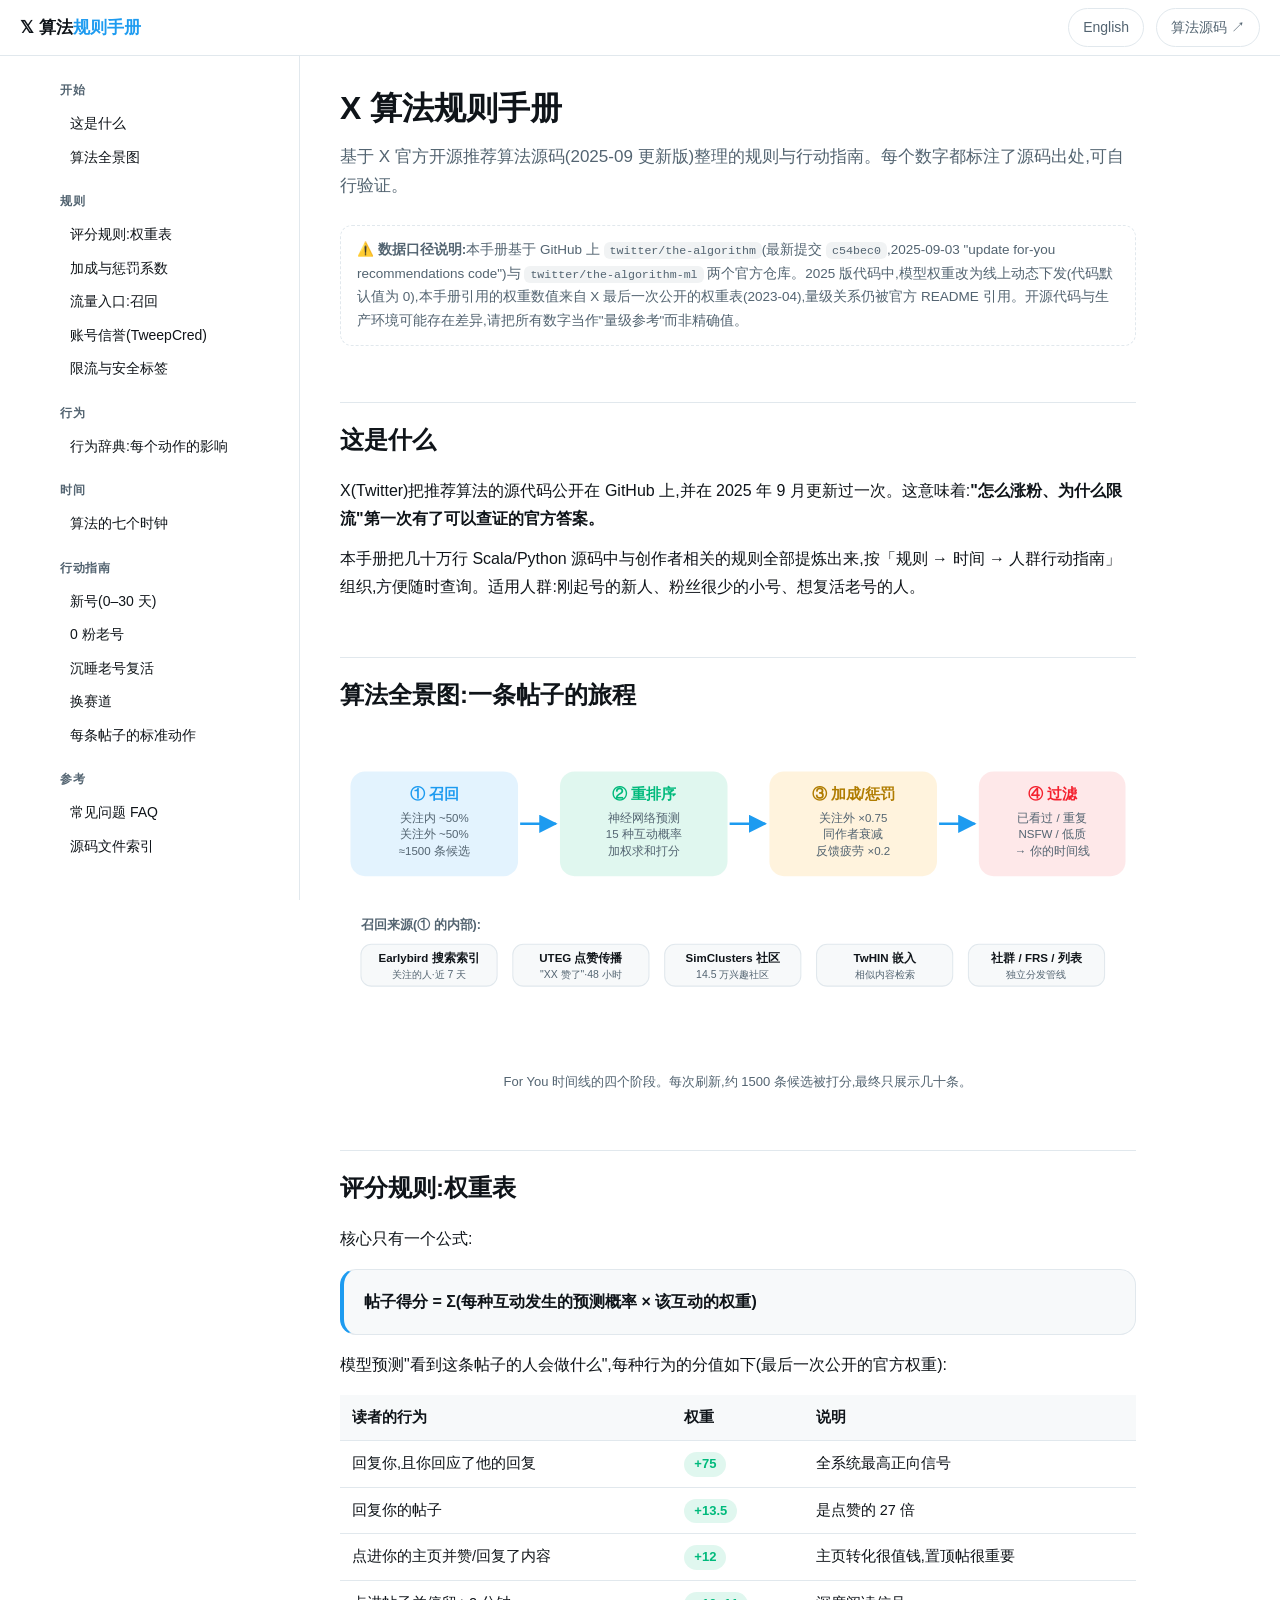
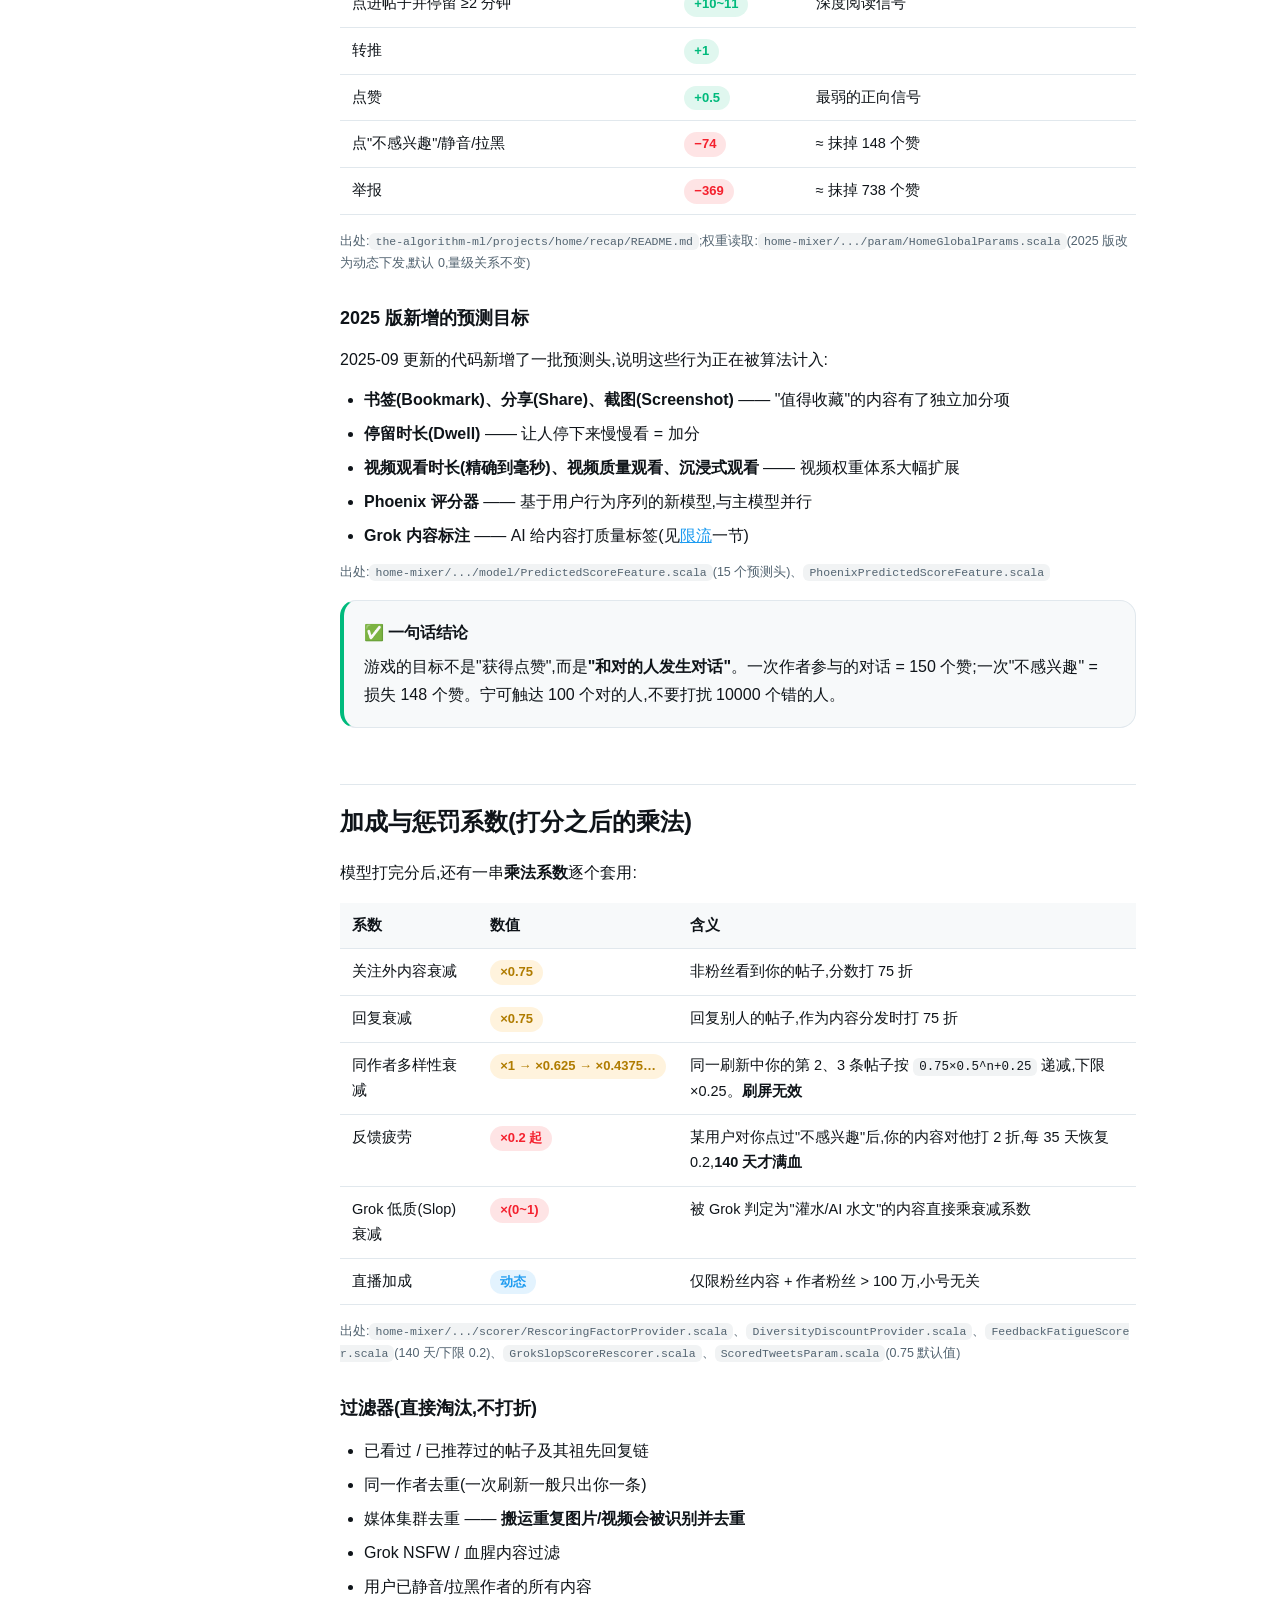
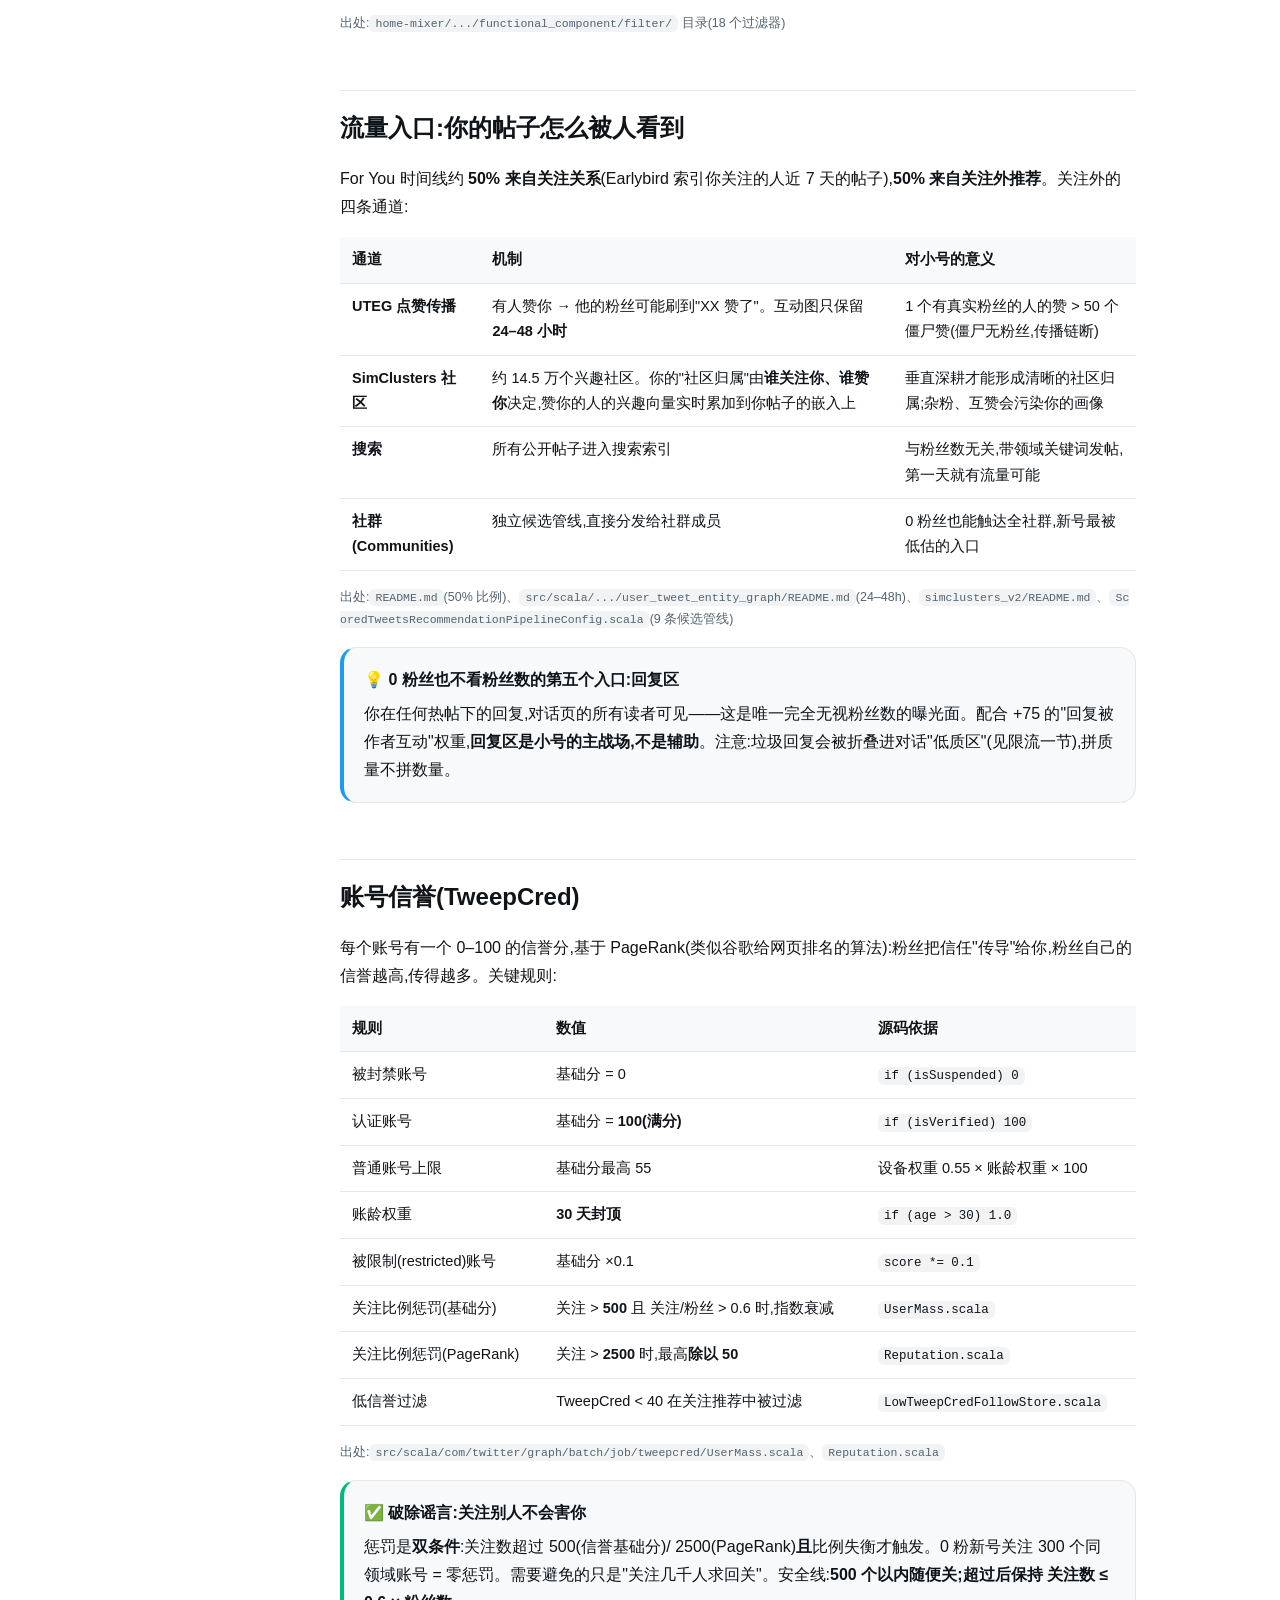
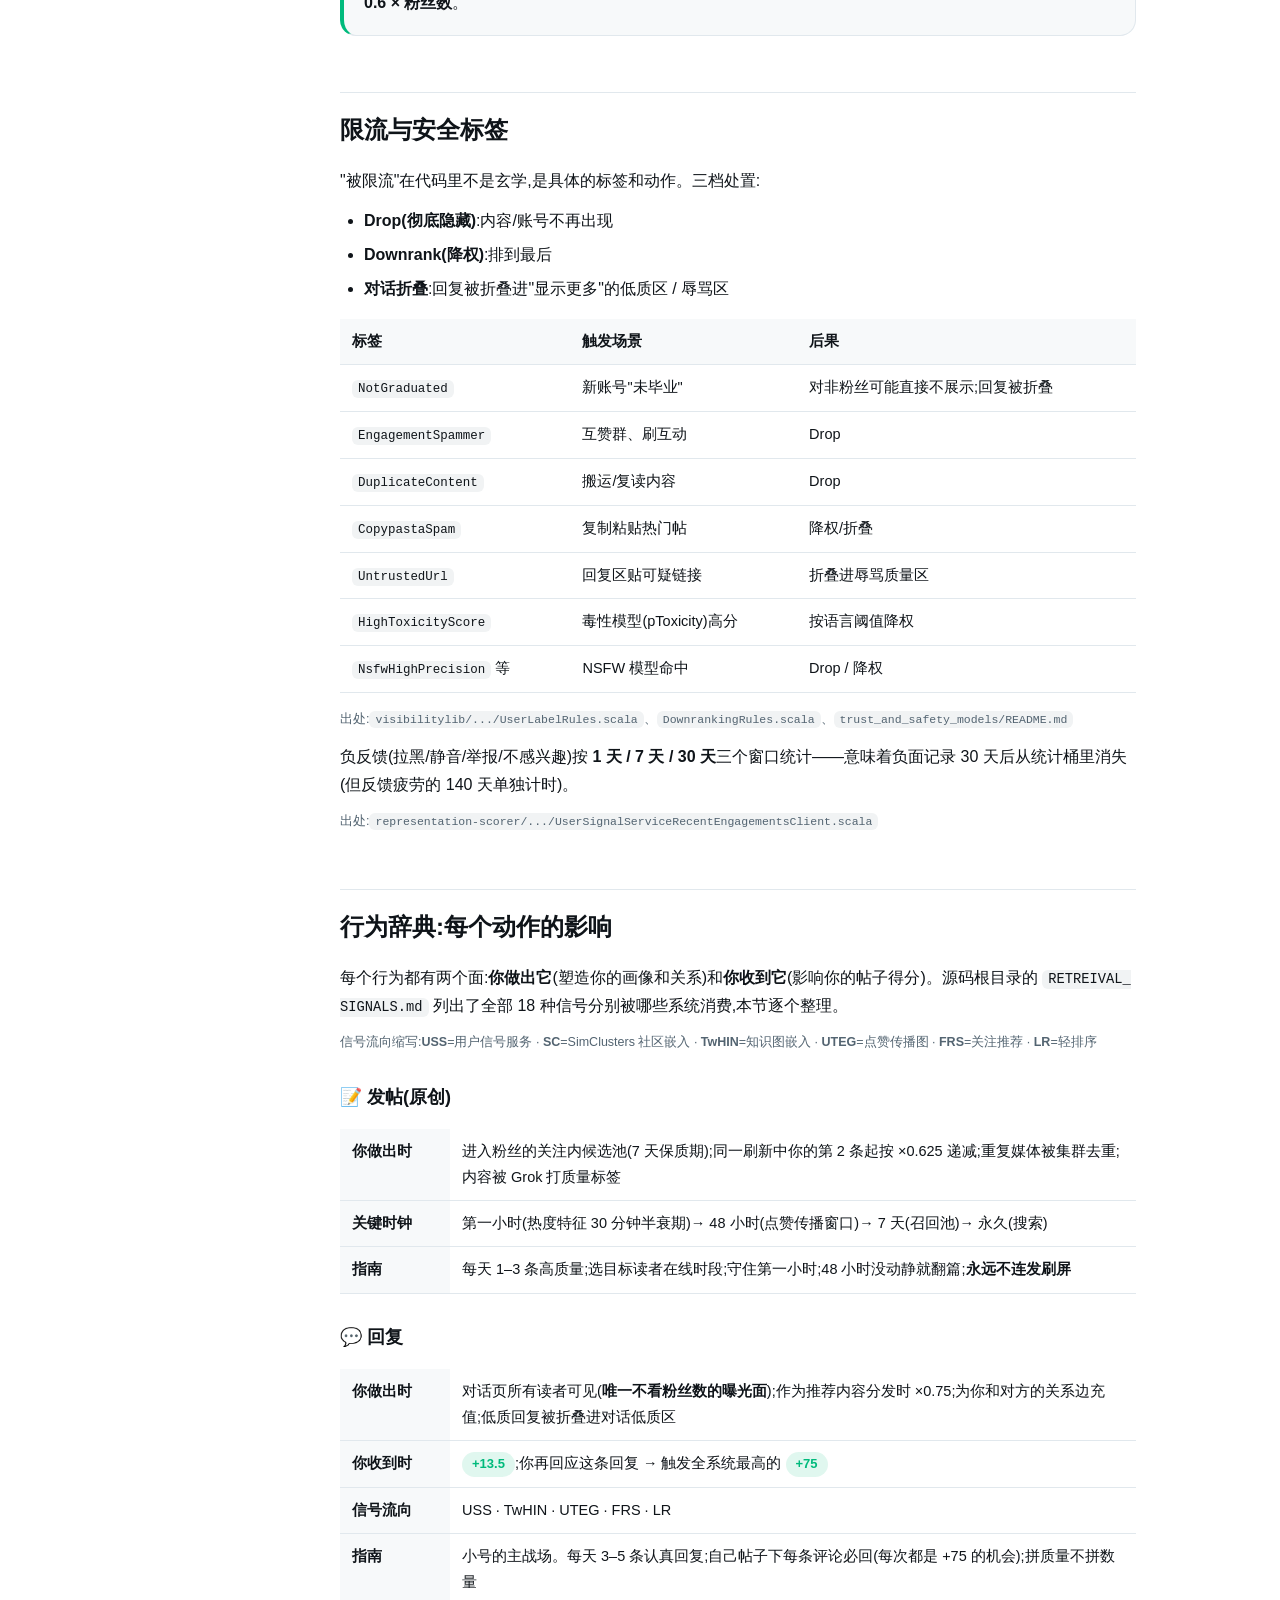
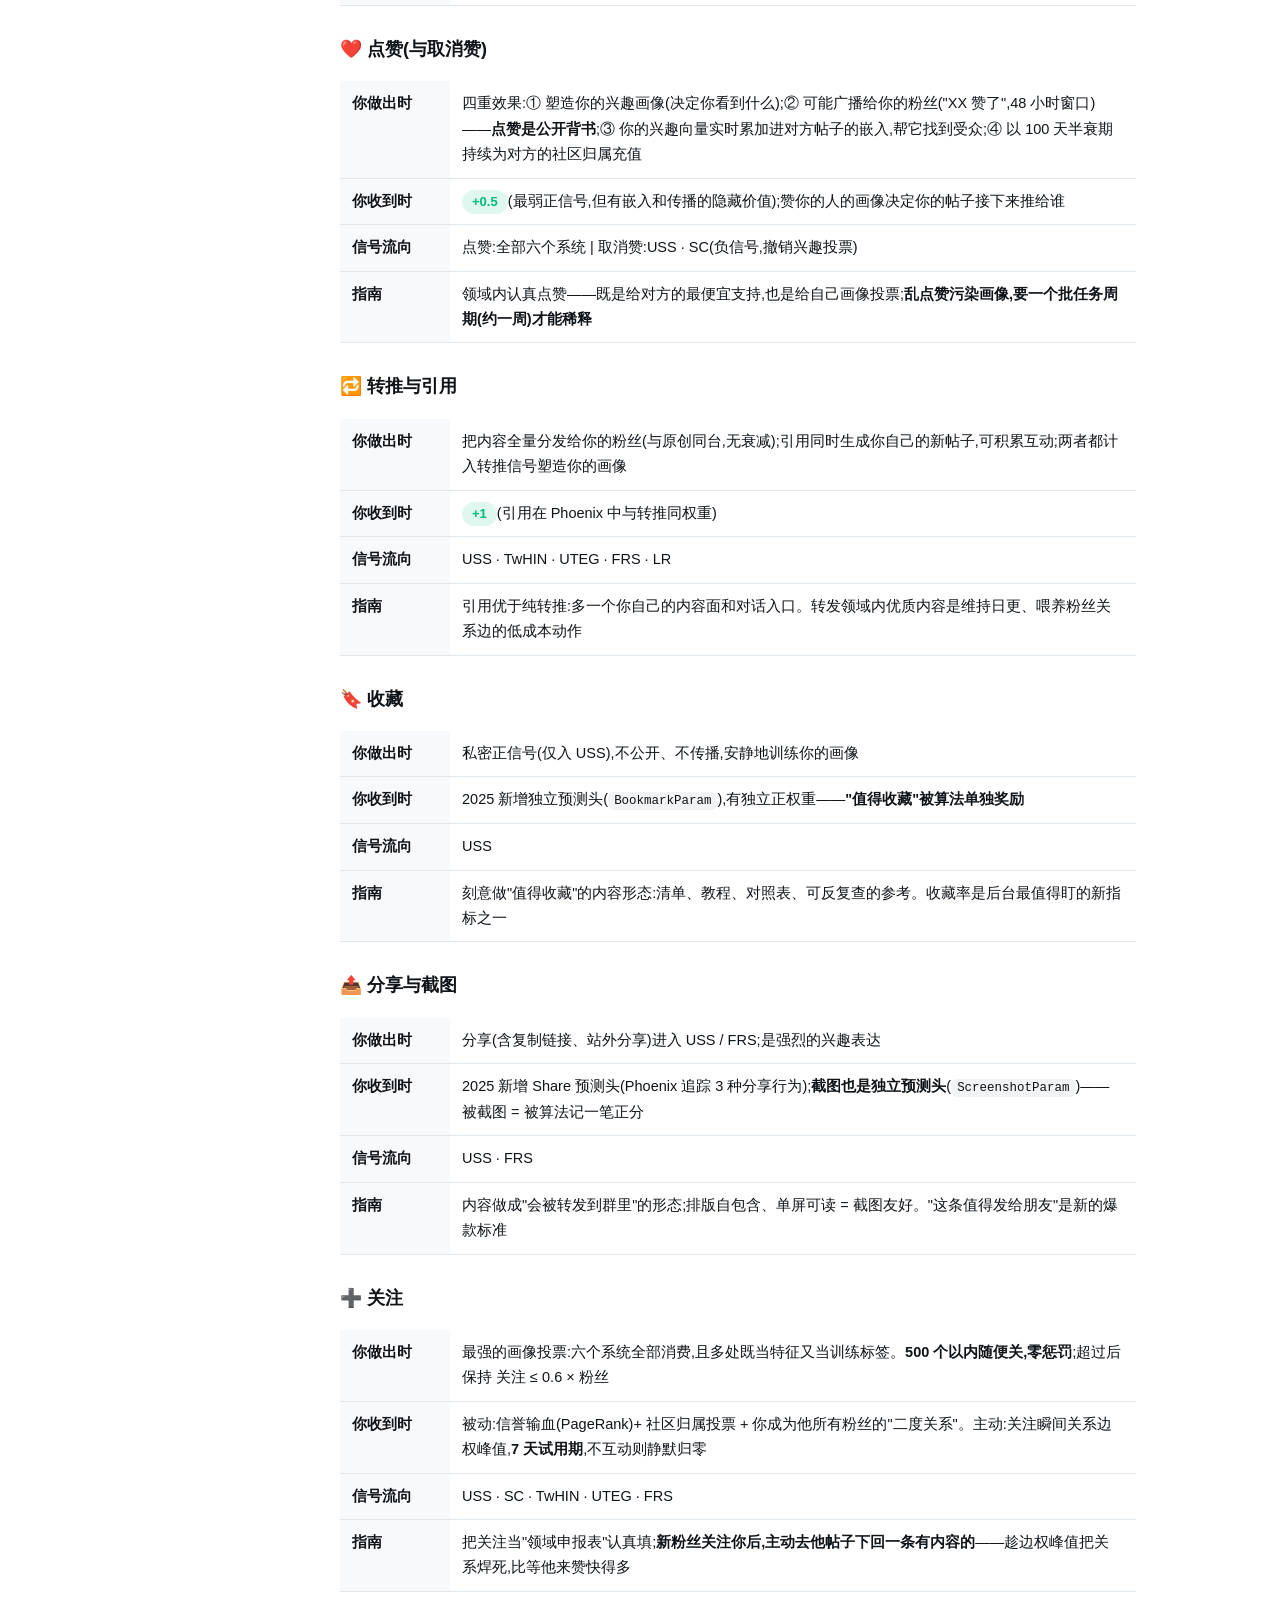
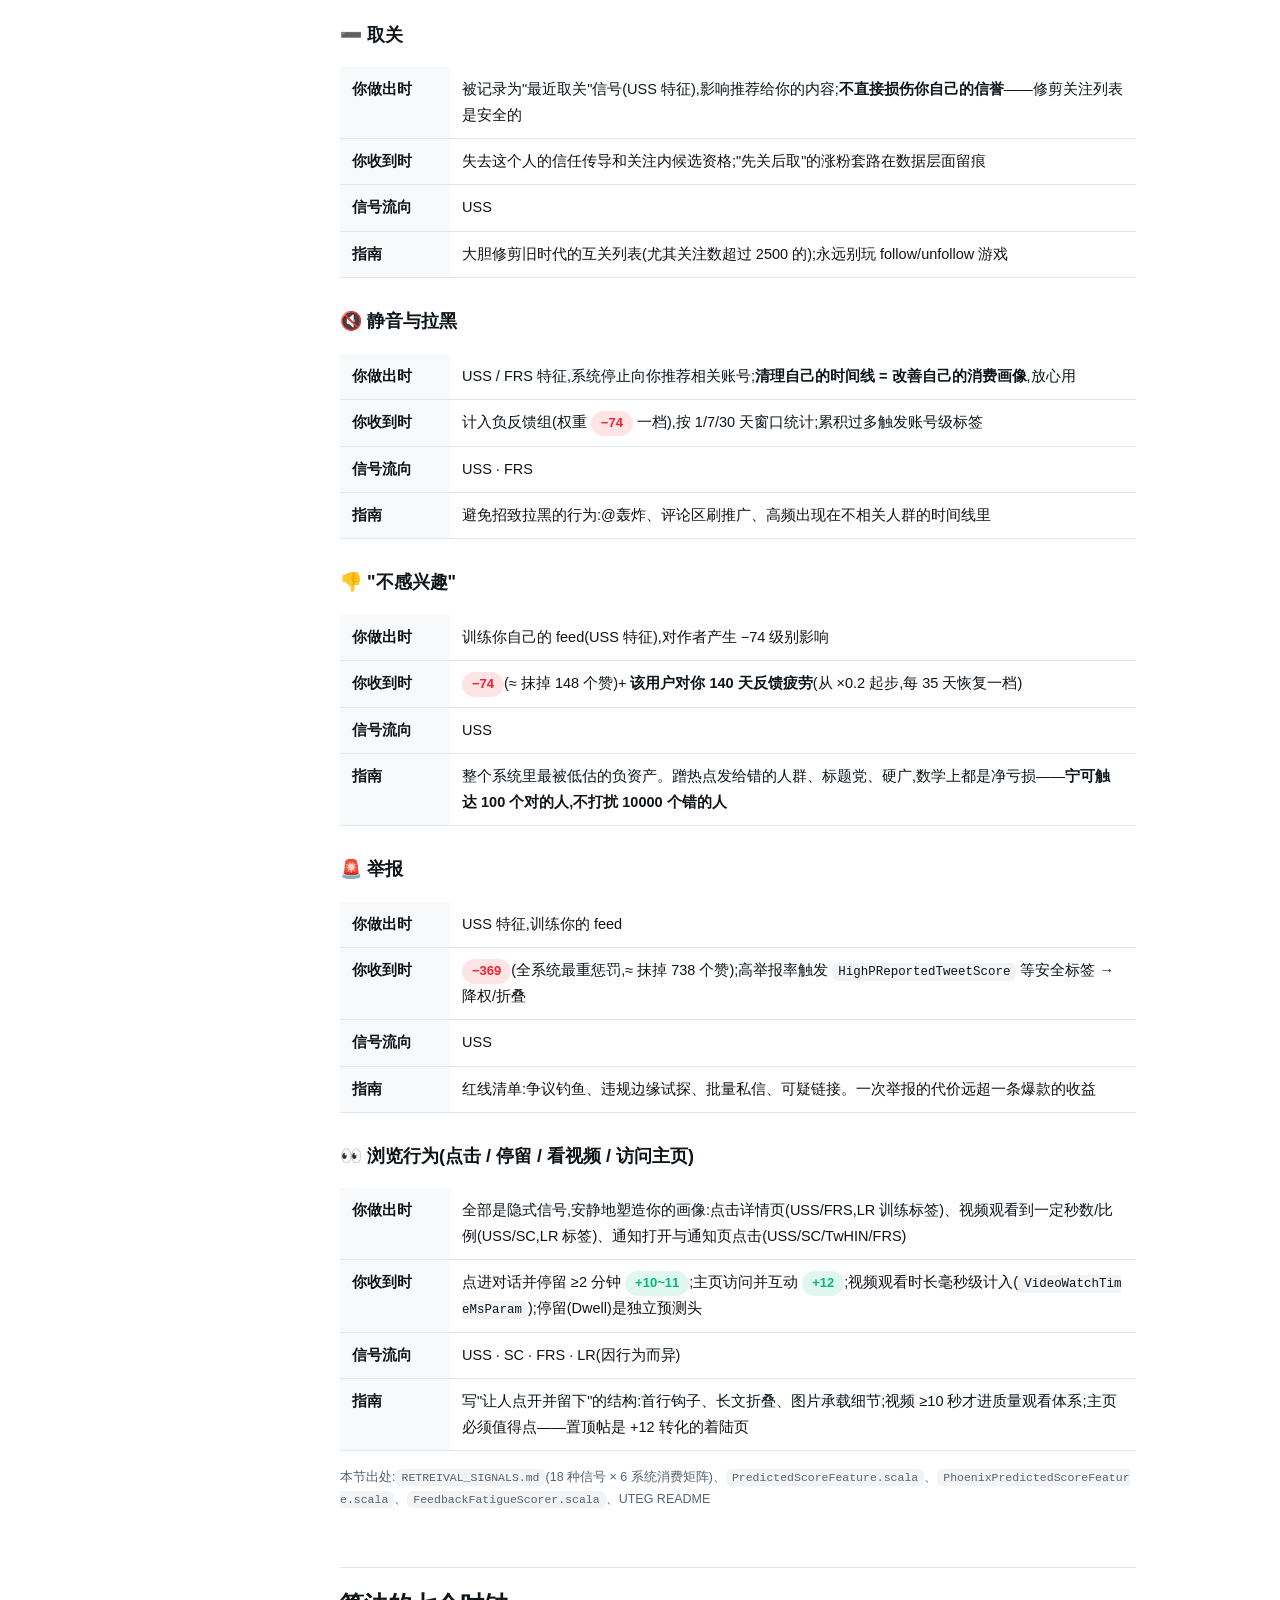
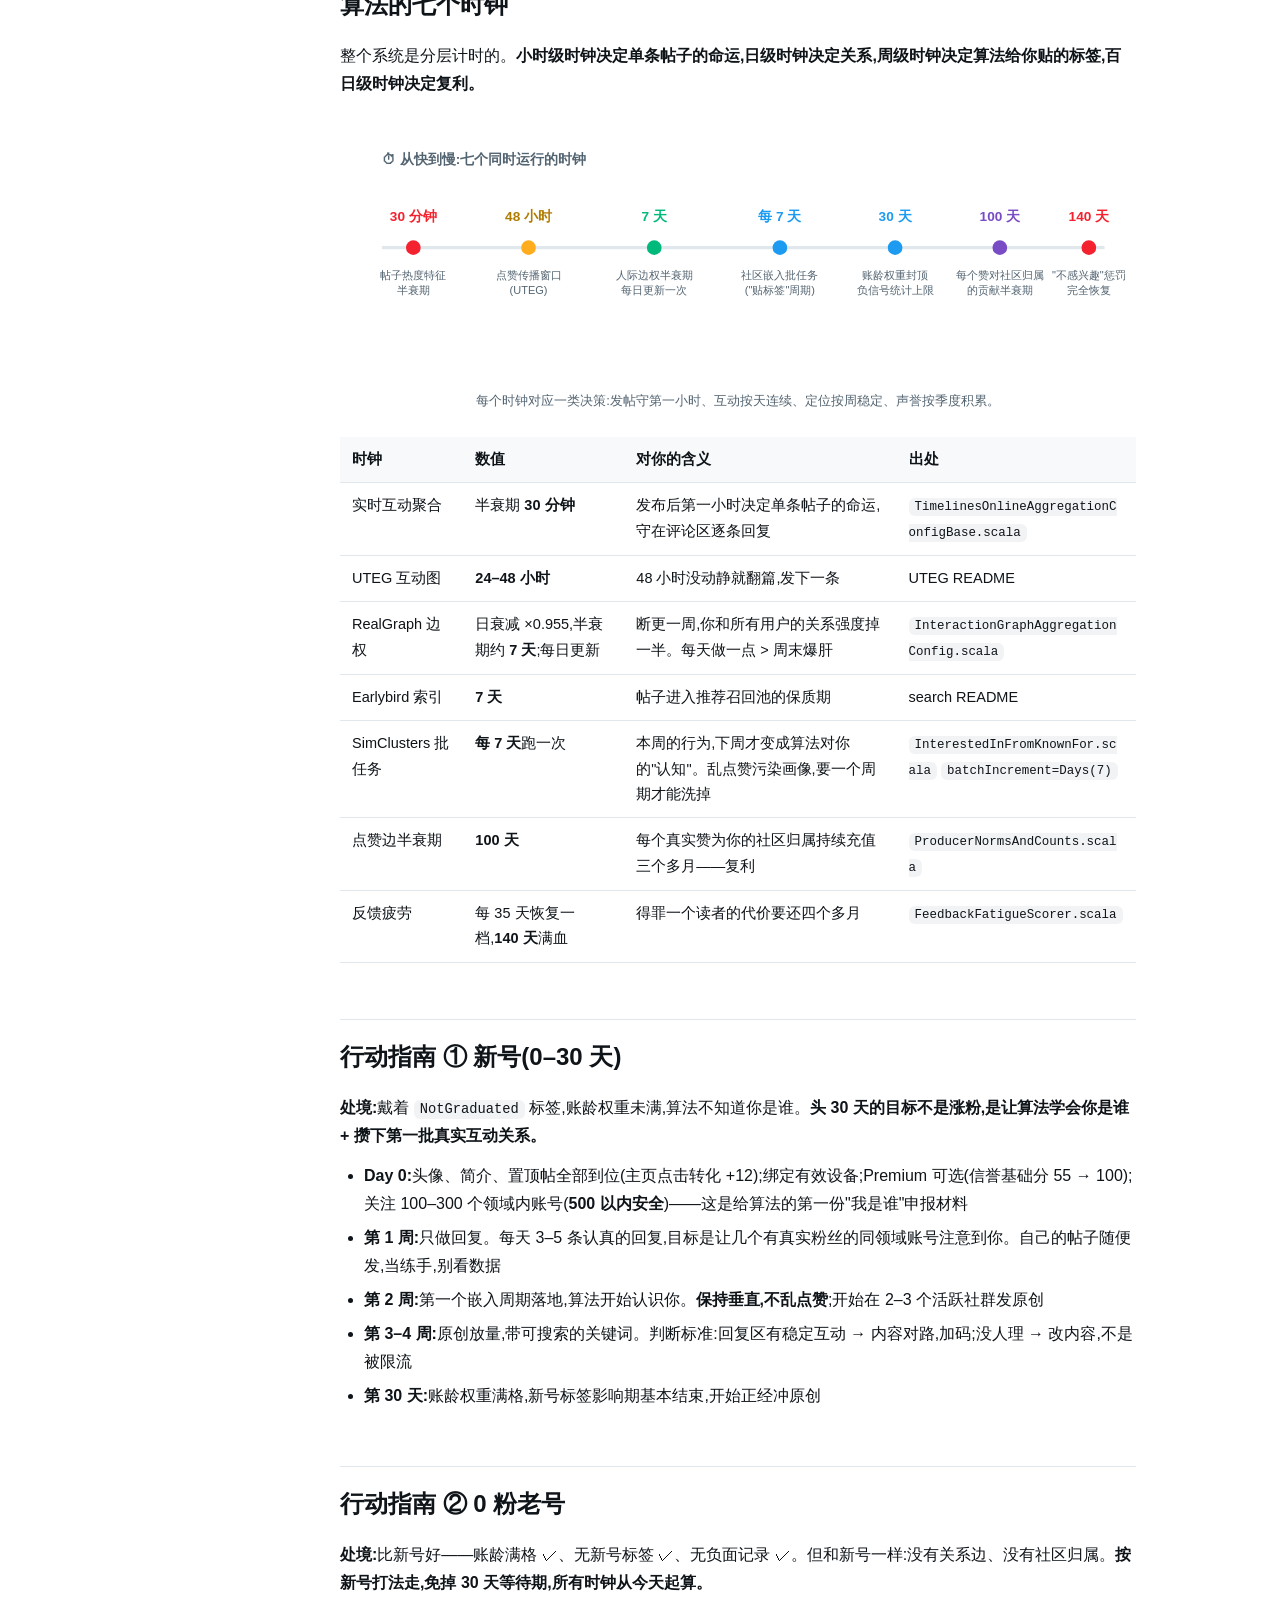
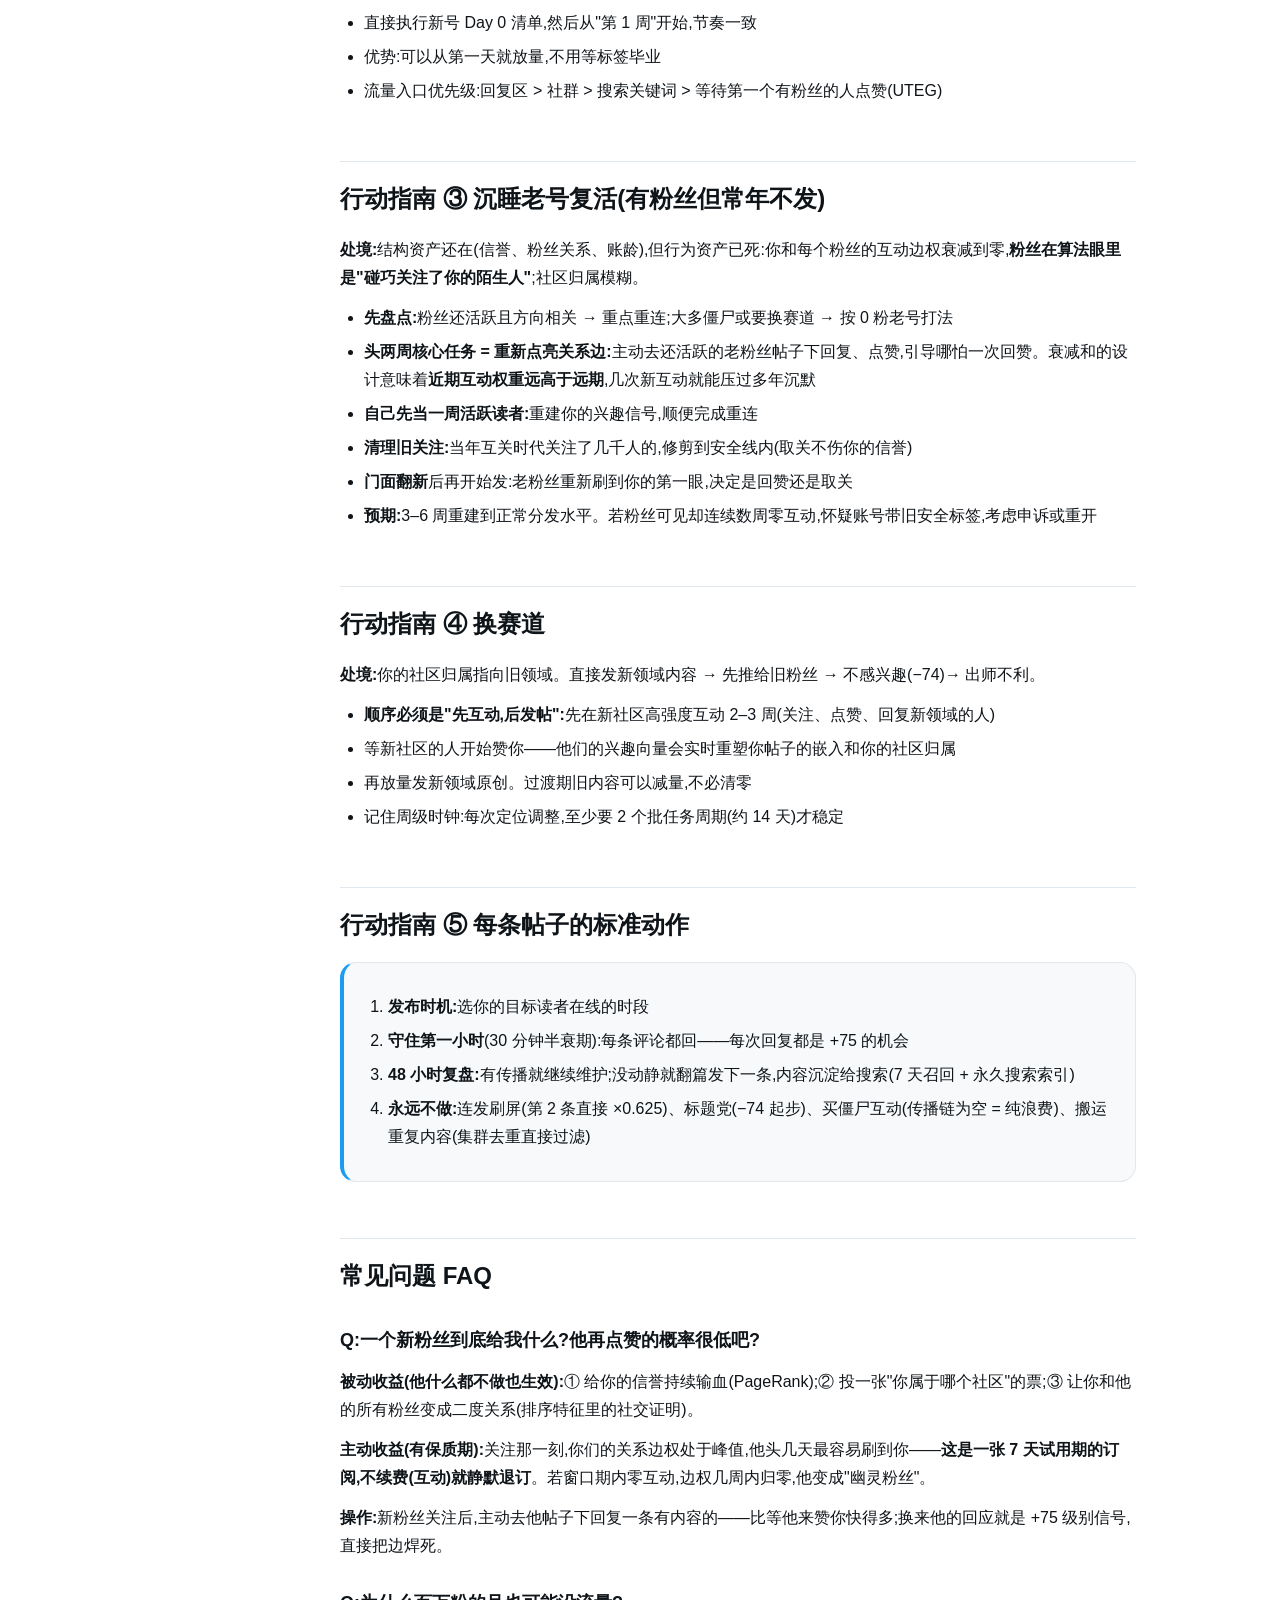
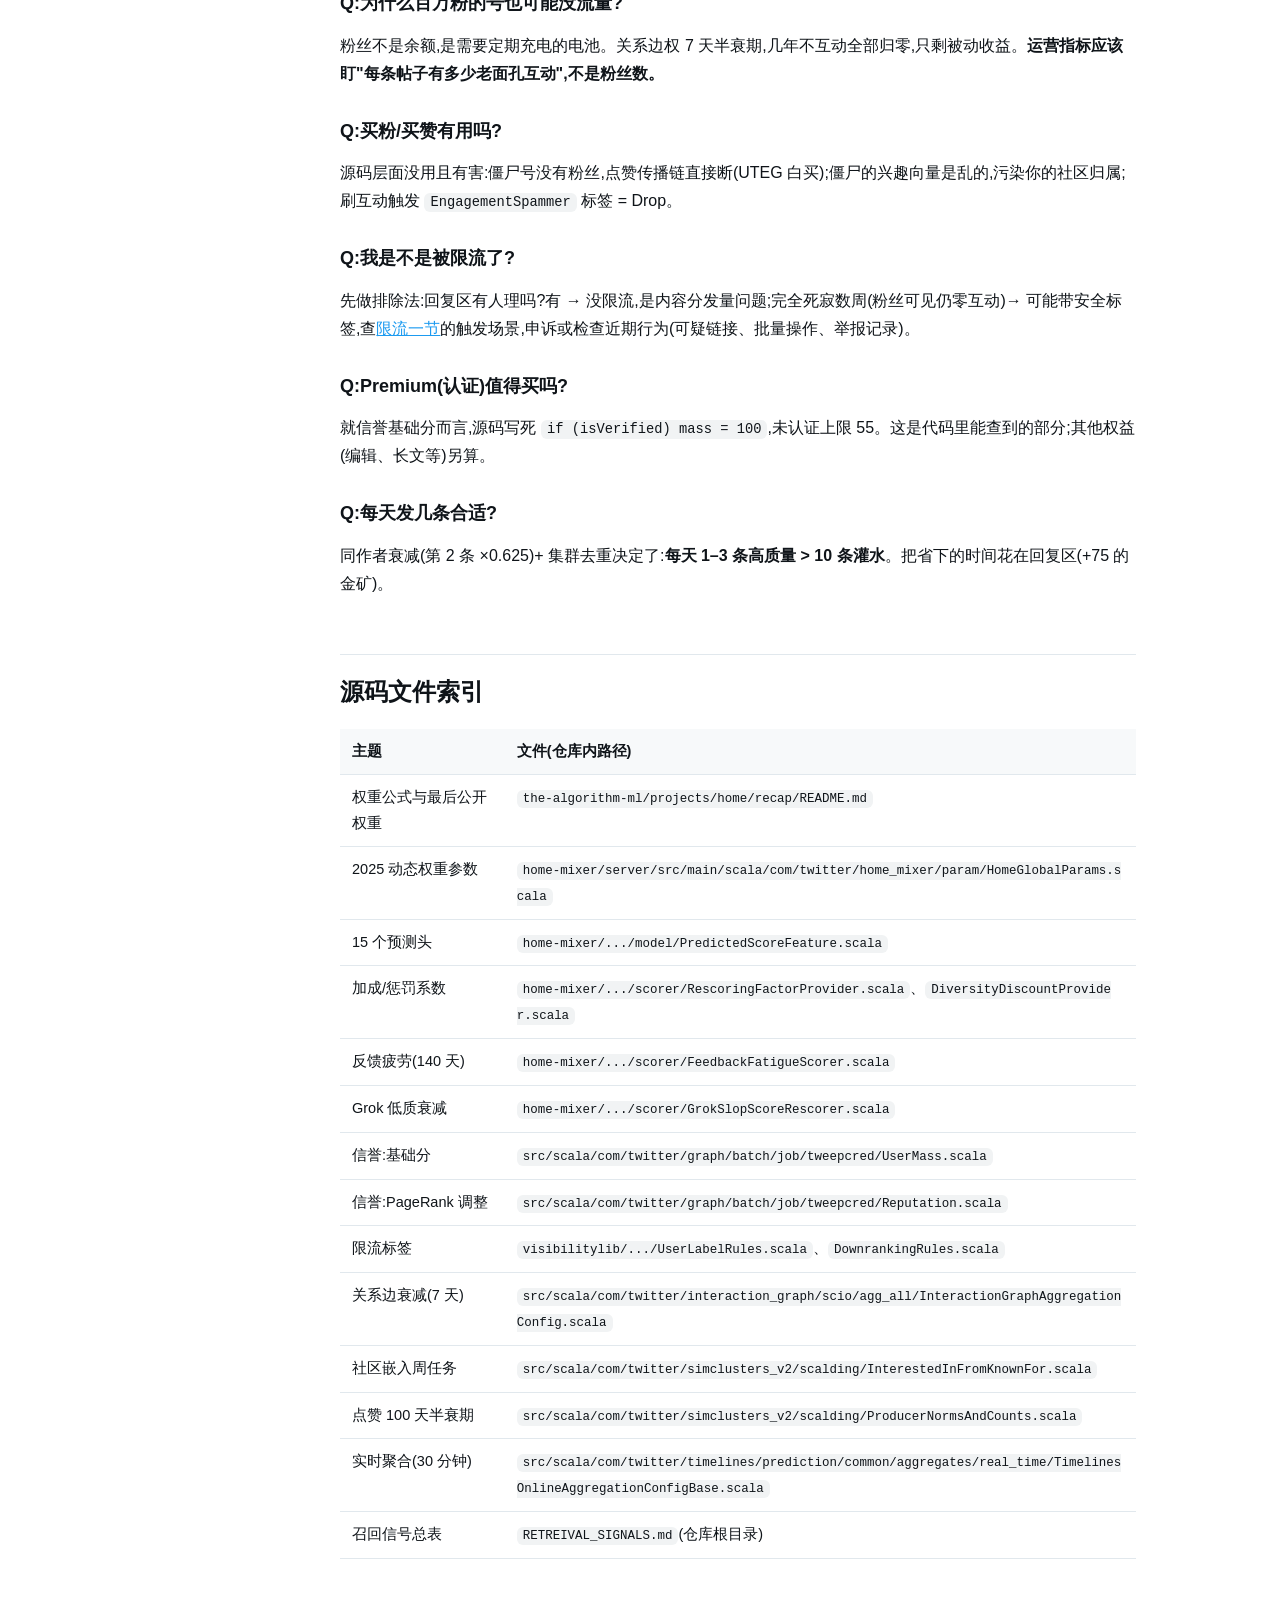
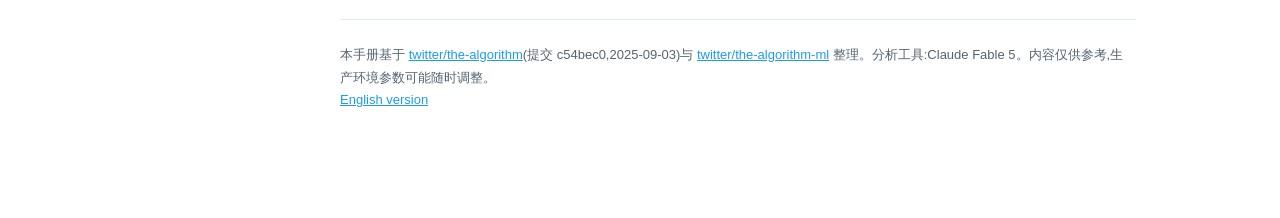
==== commit 2c13faba: "Add behavior dictionary: per-action impact (given/received) + playbooks 12 behaviors × (when you do " ====
--- a/zh/index.html
+++ b/zh/index.html
@@ -31,6 +31,10 @@
     <a href="#traffic">流量入口:召回</a>
     <a href="#reputation">账号信誉(TweepCred)</a>
     <a href="#limits">限流与安全标签</a>
+  </div>
+  <div class="group">
+    <div class="group-title">行为</div>
+    <a href="#behaviors">行为辞典:每个动作的影响</a>
   </div>
   <div class="group">
     <div class="group-title">时间</div>
@@ -250,6 +254,130 @@
 <p>负反馈(拉黑/静音/举报/不感兴趣)按 <strong>1 天 / 7 天 / 30 天</strong>三个窗口统计——意味着负面记录 30 天后从统计桶里消失(但反馈疲劳的 140 天单独计时)。</p>
 <p class="src">出处:<code>representation-scorer/.../UserSignalServiceRecentEngagementsClient.scala</code></p>
 
+<h2 id="behaviors">行为辞典:每个动作的影响</h2>
+<p>每个行为都有两个面:<strong>你做出它</strong>(塑造你的画像和关系)和<strong>你收到它</strong>(影响你的帖子得分)。源码根目录的 <code>RETREIVAL_SIGNALS.md</code> 列出了全部 18 种信号分别被哪些系统消费,本节逐个整理。</p>
+<p class="src">信号流向缩写:<strong>USS</strong>=用户信号服务 · <strong>SC</strong>=SimClusters 社区嵌入 · <strong>TwHIN</strong>=知识图嵌入 · <strong>UTEG</strong>=点赞传播图 · <strong>FRS</strong>=关注推荐 · <strong>LR</strong>=轻排序</p>
+
+<h3>📝 发帖(原创)</h3>
+<table>
+<tbody>
+<tr><th style="width:110px">你做出时</th><td>进入粉丝的关注内候选池(7 天保质期);同一刷新中你的第 2 条起按 ×0.625 递减;重复媒体被集群去重;内容被 Grok 打质量标签</td></tr>
+<tr><th>关键时钟</th><td>第一小时(热度特征 30 分钟半衰期)→ 48 小时(点赞传播窗口)→ 7 天(召回池)→ 永久(搜索)</td></tr>
+<tr><th>指南</th><td>每天 1–3 条高质量;选目标读者在线时段;守住第一小时;48 小时没动静就翻篇;<strong>永远不连发刷屏</strong></td></tr>
+</tbody>
+</table>
+
+<h3>💬 回复</h3>
+<table>
+<tbody>
+<tr><th style="width:110px">你做出时</th><td>对话页所有读者可见(<strong>唯一不看粉丝数的曝光面</strong>);作为推荐内容分发时 ×0.75;为你和对方的关系边充值;低质回复被折叠进对话低质区</td></tr>
+<tr><th>你收到时</th><td><span class="badge pos">+13.5</span>;你再回应这条回复 → 触发全系统最高的 <span class="badge pos">+75</span></td></tr>
+<tr><th>信号流向</th><td>USS · TwHIN · UTEG · FRS · LR</td></tr>
+<tr><th>指南</th><td>小号的主战场。每天 3–5 条认真回复;自己帖子下每条评论必回(每次都是 +75 的机会);拼质量不拼数量</td></tr>
+</tbody>
+</table>
+
+<h3>❤️ 点赞(与取消赞)</h3>
+<table>
+<tbody>
+<tr><th style="width:110px">你做出时</th><td>四重效果:① 塑造你的兴趣画像(决定你看到什么);② 可能广播给你的粉丝("XX 赞了",48 小时窗口)——<strong>点赞是公开背书</strong>;③ 你的兴趣向量实时累加进对方帖子的嵌入,帮它找到受众;④ 以 100 天半衰期持续为对方的社区归属充值</td></tr>
+<tr><th>你收到时</th><td><span class="badge pos">+0.5</span>(最弱正信号,但有嵌入和传播的隐藏价值);赞你的人的画像决定你的帖子接下来推给谁</td></tr>
+<tr><th>信号流向</th><td>点赞:全部六个系统 | 取消赞:USS · SC(负信号,撤销兴趣投票)</td></tr>
+<tr><th>指南</th><td>领域内认真点赞——既是给对方的最便宜支持,也是给自己画像投票;<strong>乱点赞污染画像,要一个批任务周期(约一周)才能稀释</strong></td></tr>
+</tbody>
+</table>
+
+<h3>🔁 转推与引用</h3>
+<table>
+<tbody>
+<tr><th style="width:110px">你做出时</th><td>把内容全量分发给你的粉丝(与原创同台,无衰减);引用同时生成你自己的新帖子,可积累互动;两者都计入转推信号塑造你的画像</td></tr>
+<tr><th>你收到时</th><td><span class="badge pos">+1</span>(引用在 Phoenix 中与转推同权重)</td></tr>
+<tr><th>信号流向</th><td>USS · TwHIN · UTEG · FRS · LR</td></tr>
+<tr><th>指南</th><td>引用优于纯转推:多一个你自己的内容面和对话入口。转发领域内优质内容是维持日更、喂养粉丝关系边的低成本动作</td></tr>
+</tbody>
+</table>
+
+<h3>🔖 收藏</h3>
+<table>
+<tbody>
+<tr><th style="width:110px">你做出时</th><td>私密正信号(仅入 USS),不公开、不传播,安静地训练你的画像</td></tr>
+<tr><th>你收到时</th><td>2025 新增独立预测头(<code>BookmarkParam</code>),有独立正权重——<strong>"值得收藏"被算法单独奖励</strong></td></tr>
+<tr><th>信号流向</th><td>USS</td></tr>
+<tr><th>指南</th><td>刻意做"值得收藏"的内容形态:清单、教程、对照表、可反复查的参考。收藏率是后台最值得盯的新指标之一</td></tr>
+</tbody>
+</table>
+
+<h3>📤 分享与截图</h3>
+<table>
+<tbody>
+<tr><th style="width:110px">你做出时</th><td>分享(含复制链接、站外分享)进入 USS / FRS;是强烈的兴趣表达</td></tr>
+<tr><th>你收到时</th><td>2025 新增 Share 预测头(Phoenix 追踪 3 种分享行为);<strong>截图也是独立预测头</strong>(<code>ScreenshotParam</code>)——被截图 = 被算法记一笔正分</td></tr>
+<tr><th>信号流向</th><td>USS · FRS</td></tr>
+<tr><th>指南</th><td>内容做成"会被转发到群里"的形态;排版自包含、单屏可读 = 截图友好。"这条值得发给朋友"是新的爆款标准</td></tr>
+</tbody>
+</table>
+
+<h3>➕ 关注</h3>
+<table>
+<tbody>
+<tr><th style="width:110px">你做出时</th><td>最强的画像投票:六个系统全部消费,且多处既当特征又当训练标签。<strong>500 个以内随便关,零惩罚</strong>;超过后保持 关注 ≤ 0.6 × 粉丝</td></tr>
+<tr><th>你收到时</th><td>被动:信誉输血(PageRank)+ 社区归属投票 + 你成为他所有粉丝的"二度关系"。主动:关注瞬间关系边权峰值,<strong>7 天试用期</strong>,不互动则静默归零</td></tr>
+<tr><th>信号流向</th><td>USS · SC · TwHIN · UTEG · FRS</td></tr>
+<tr><th>指南</th><td>把关注当"领域申报表"认真填;<strong>新粉丝关注你后,主动去他帖子下回一条有内容的</strong>——趁边权峰值把关系焊死,比等他来赞快得多</td></tr>
+</tbody>
+</table>
+
+<h3>➖ 取关</h3>
+<table>
+<tbody>
+<tr><th style="width:110px">你做出时</th><td>被记录为"最近取关"信号(USS 特征),影响推荐给你的内容;<strong>不直接损伤你自己的信誉</strong>——修剪关注列表是安全的</td></tr>
+<tr><th>你收到时</th><td>失去这个人的信任传导和关注内候选资格;"先关后取"的涨粉套路在数据层面留痕</td></tr>
+<tr><th>信号流向</th><td>USS</td></tr>
+<tr><th>指南</th><td>大胆修剪旧时代的互关列表(尤其关注数超过 2500 的);永远别玩 follow/unfollow 游戏</td></tr>
+</tbody>
+</table>
+
+<h3>🔇 静音与拉黑</h3>
+<table>
+<tbody>
+<tr><th style="width:110px">你做出时</th><td>USS / FRS 特征,系统停止向你推荐相关账号;<strong>清理自己的时间线 = 改善自己的消费画像</strong>,放心用</td></tr>
+<tr><th>你收到时</th><td>计入负反馈组(权重 <span class="badge neg">−74</span> 一档),按 1/7/30 天窗口统计;累积过多触发账号级标签</td></tr>
+<tr><th>信号流向</th><td>USS · FRS</td></tr>
+<tr><th>指南</th><td>避免招致拉黑的行为:@轰炸、评论区刷推广、高频出现在不相关人群的时间线里</td></tr>
+</tbody>
+</table>
+
+<h3>👎 "不感兴趣"</h3>
+<table>
+<tbody>
+<tr><th style="width:110px">你做出时</th><td>训练你自己的 feed(USS 特征),对作者产生 −74 级别影响</td></tr>
+<tr><th>你收到时</th><td><span class="badge neg">−74</span>(≈ 抹掉 148 个赞)+ <strong>该用户对你 140 天反馈疲劳</strong>(从 ×0.2 起步,每 35 天恢复一档)</td></tr>
+<tr><th>信号流向</th><td>USS</td></tr>
+<tr><th>指南</th><td>整个系统里最被低估的负资产。蹭热点发给错的人群、标题党、硬广,数学上都是净亏损——<strong>宁可触达 100 个对的人,不打扰 10000 个错的人</strong></td></tr>
+</tbody>
+</table>
+
+<h3>🚨 举报</h3>
+<table>
+<tbody>
+<tr><th style="width:110px">你做出时</th><td>USS 特征,训练你的 feed</td></tr>
+<tr><th>你收到时</th><td><span class="badge neg">−369</span>(全系统最重惩罚,≈ 抹掉 738 个赞);高举报率触发 <code>HighPReportedTweetScore</code> 等安全标签 → 降权/折叠</td></tr>
+<tr><th>信号流向</th><td>USS</td></tr>
+<tr><th>指南</th><td>红线清单:争议钓鱼、违规边缘试探、批量私信、可疑链接。一次举报的代价远超一条爆款的收益</td></tr>
+</tbody>
+</table>
+
+<h3>👀 浏览行为(点击 / 停留 / 看视频 / 访问主页)</h3>
+<table>
+<tbody>
+<tr><th style="width:110px">你做出时</th><td>全部是隐式信号,安静地塑造你的画像:点击详情页(USS/FRS,LR 训练标签)、视频观看到一定秒数/比例(USS/SC,LR 标签)、通知打开与通知页点击(USS/SC/TwHIN/FRS)</td></tr>
+<tr><th>你收到时</th><td>点进对话并停留 ≥2 分钟 <span class="badge pos">+10~11</span>;主页访问并互动 <span class="badge pos">+12</span>;视频观看时长毫秒级计入(<code>VideoWatchTimeMsParam</code>);停留(Dwell)是独立预测头</td></tr>
+<tr><th>信号流向</th><td>USS · SC · FRS · LR(因行为而异)</td></tr>
+<tr><th>指南</th><td>写"让人点开并留下"的结构:首行钩子、长文折叠、图片承载细节;视频 ≥10 秒才进质量观看体系;主页必须值得点——置顶帖是 +12 转化的着陆页</td></tr>
+</tbody>
+</table>
+<p class="src">本节出处:<code>RETREIVAL_SIGNALS.md</code>(18 种信号 × 6 系统消费矩阵)、<code>PredictedScoreFeature.scala</code>、<code>PhoenixPredictedScoreFeature.scala</code>、<code>FeedbackFatigueScorer.scala</code>、UTEG README</p>
+
 <h2 id="clocks">算法的七个时钟</h2>
 <p>整个系统是分层计时的。<strong>小时级时钟决定单条帖子的命运,日级时钟决定关系,周级时钟决定算法给你贴的标签,百日级时钟决定复利。</strong></p>
 
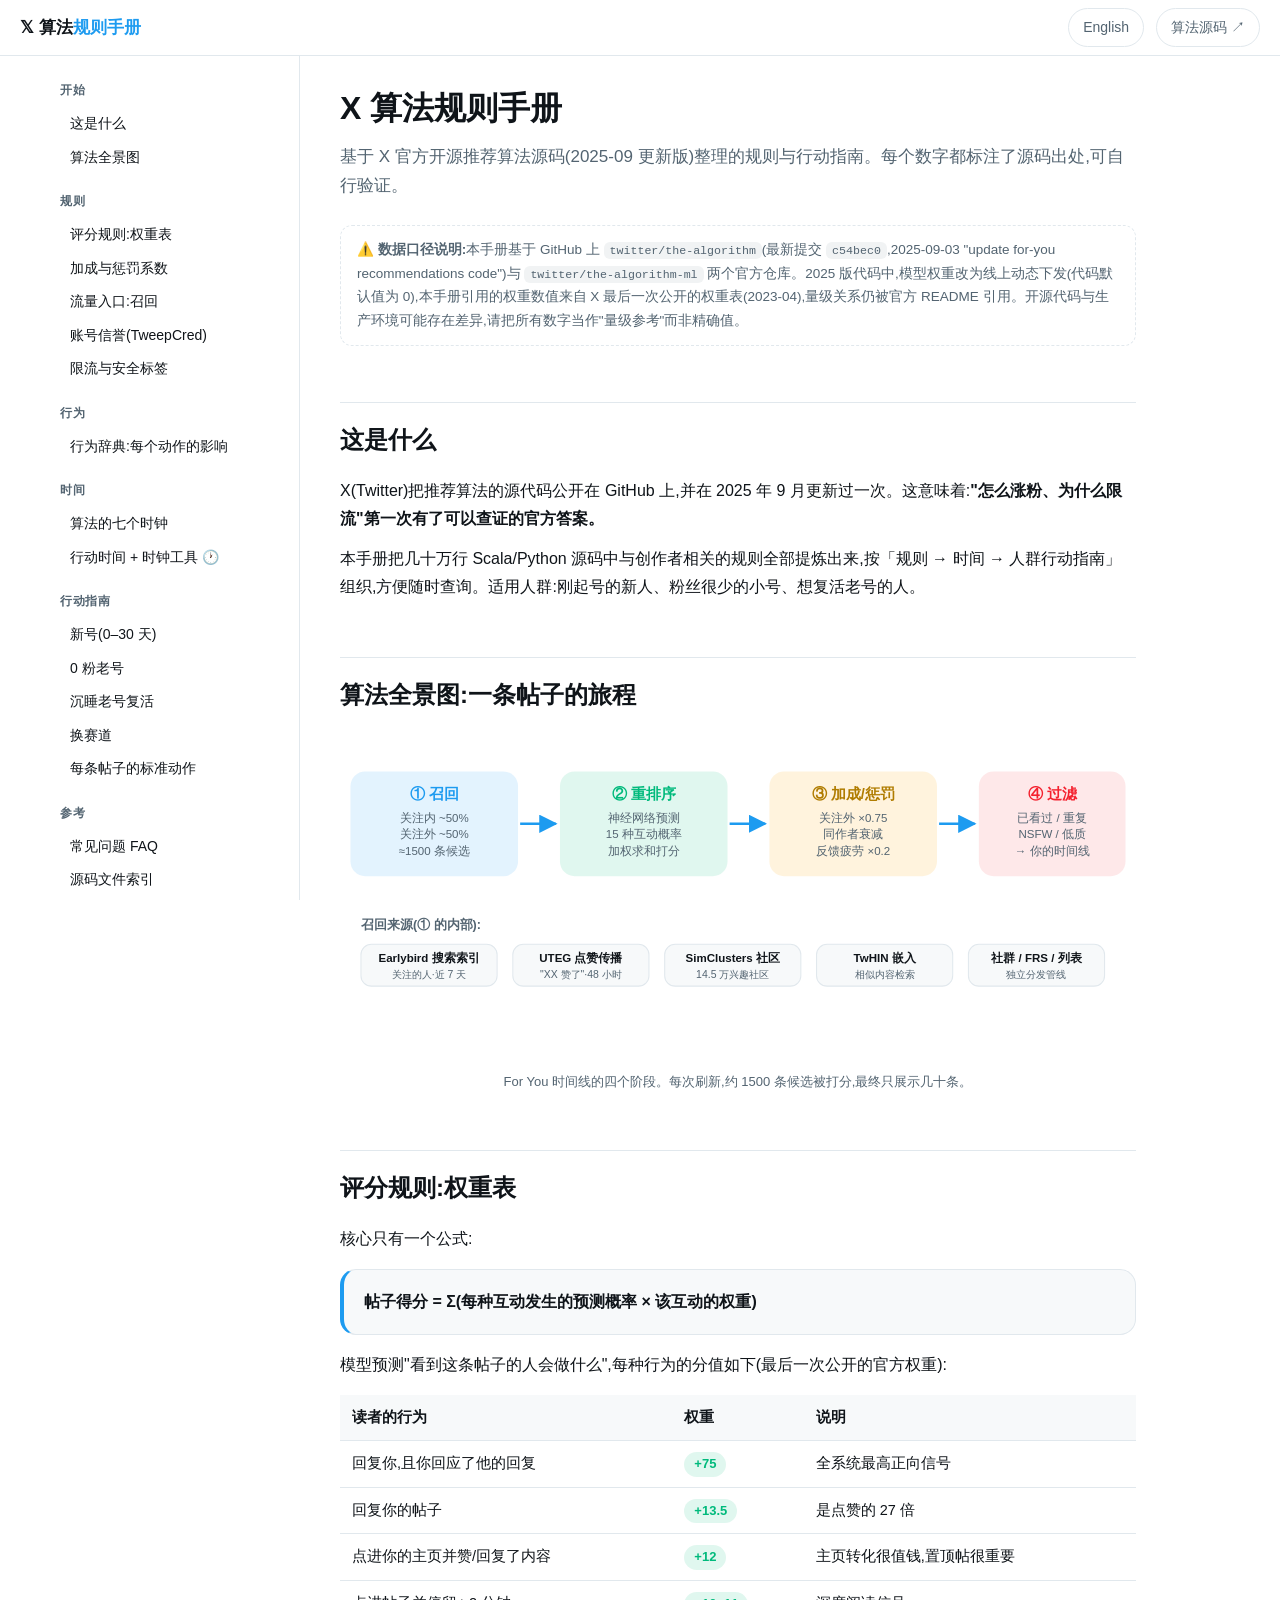
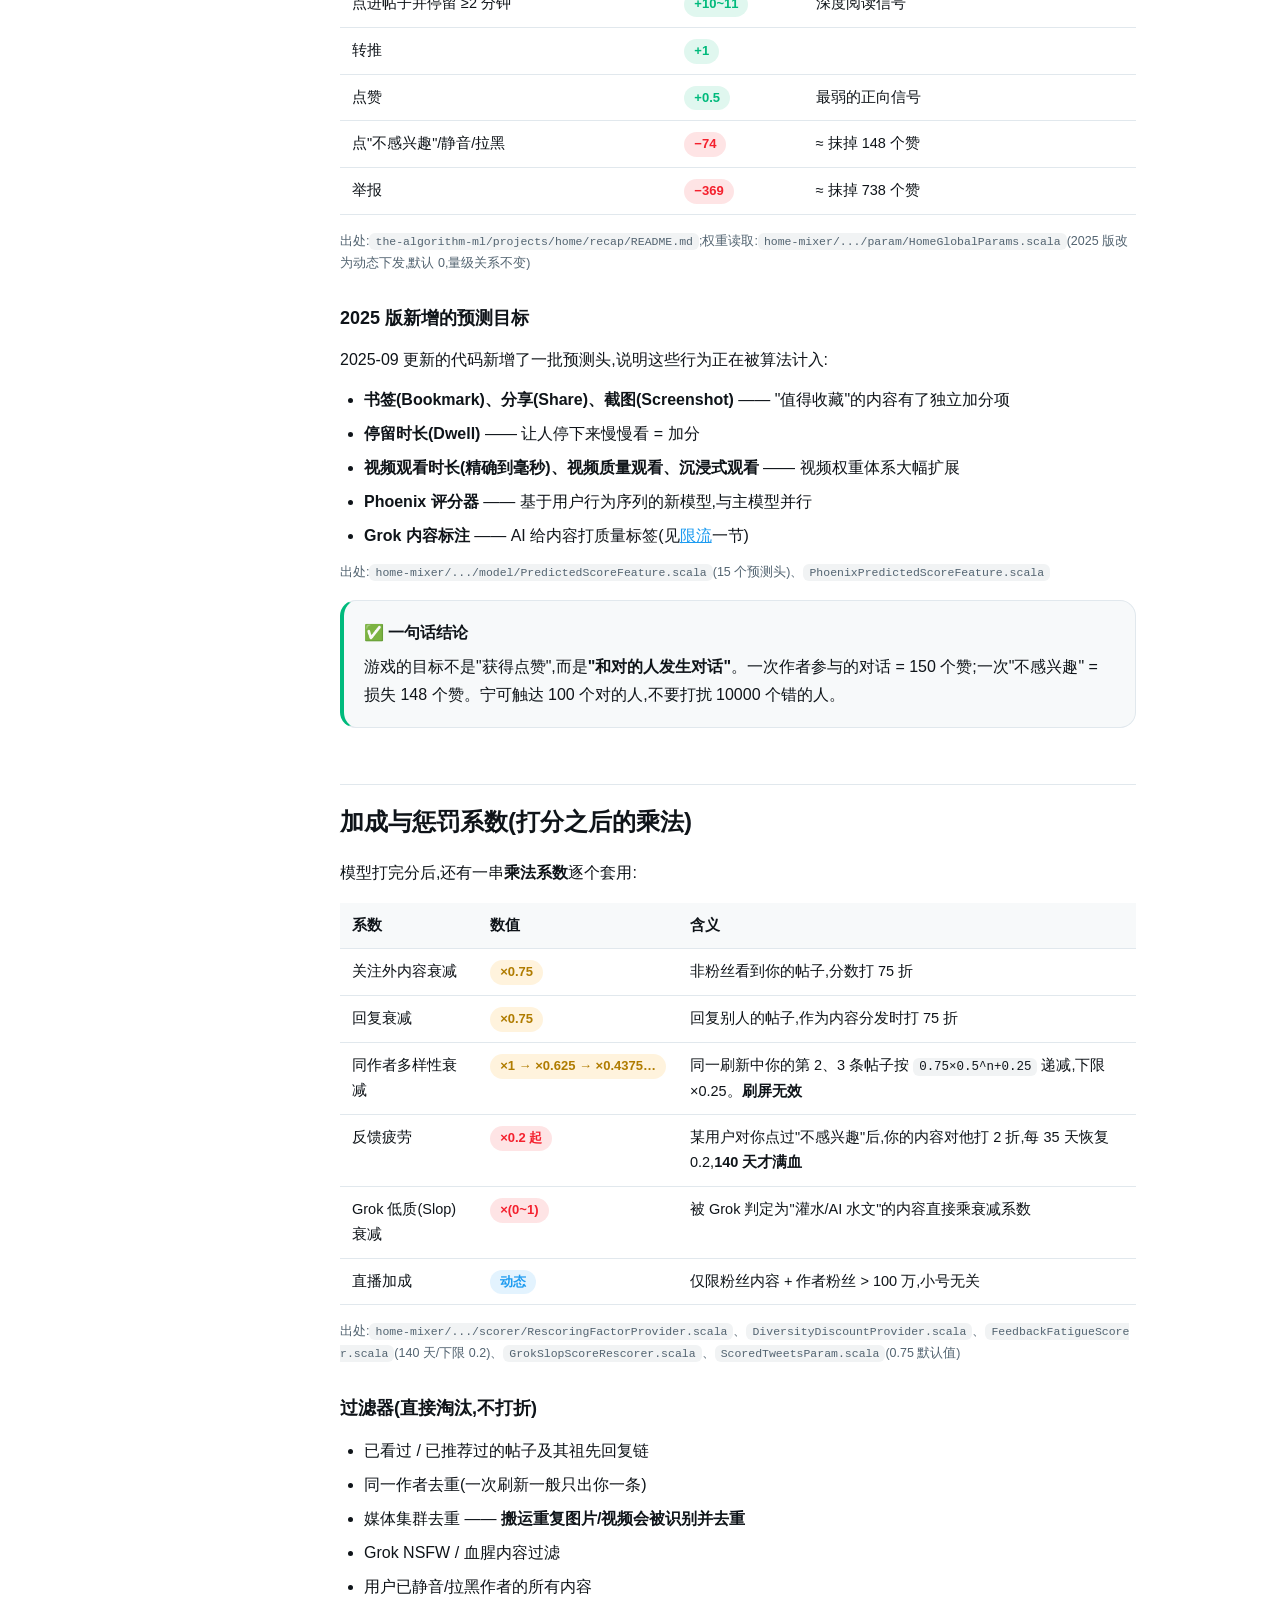
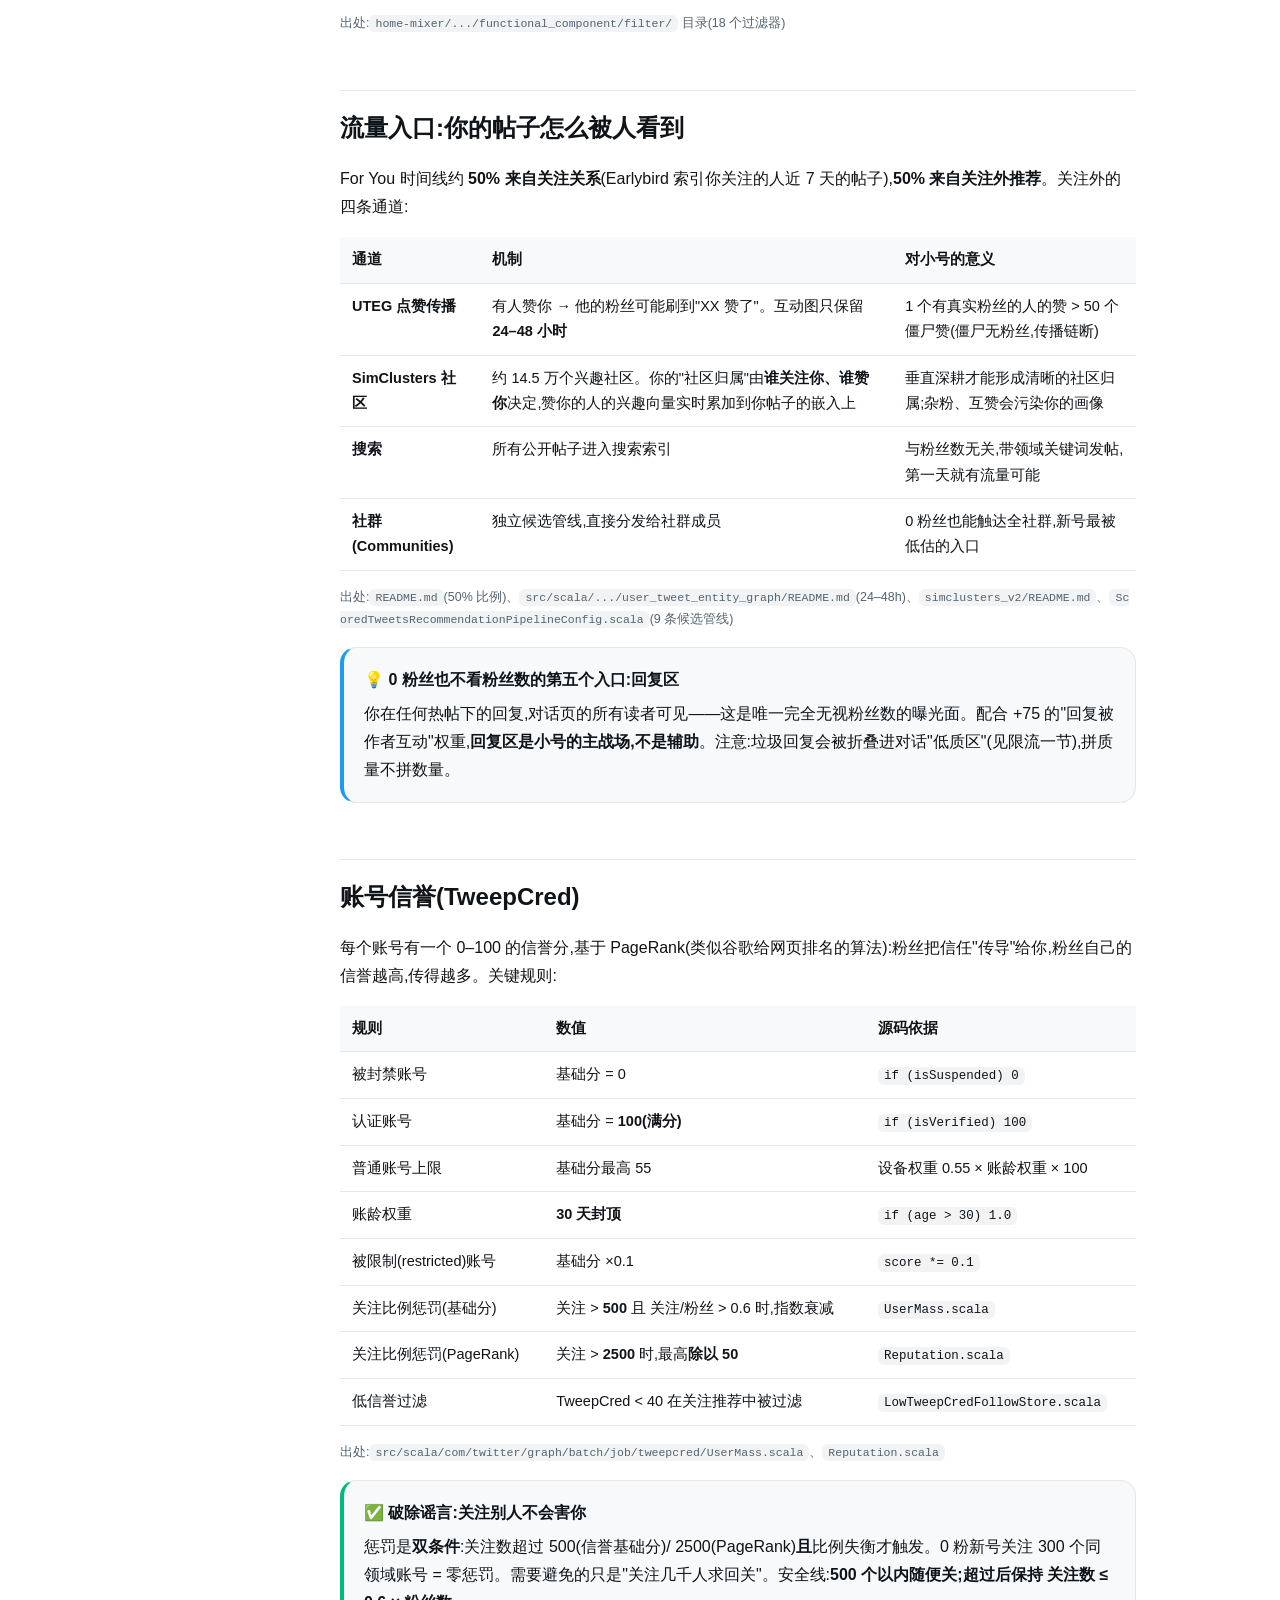
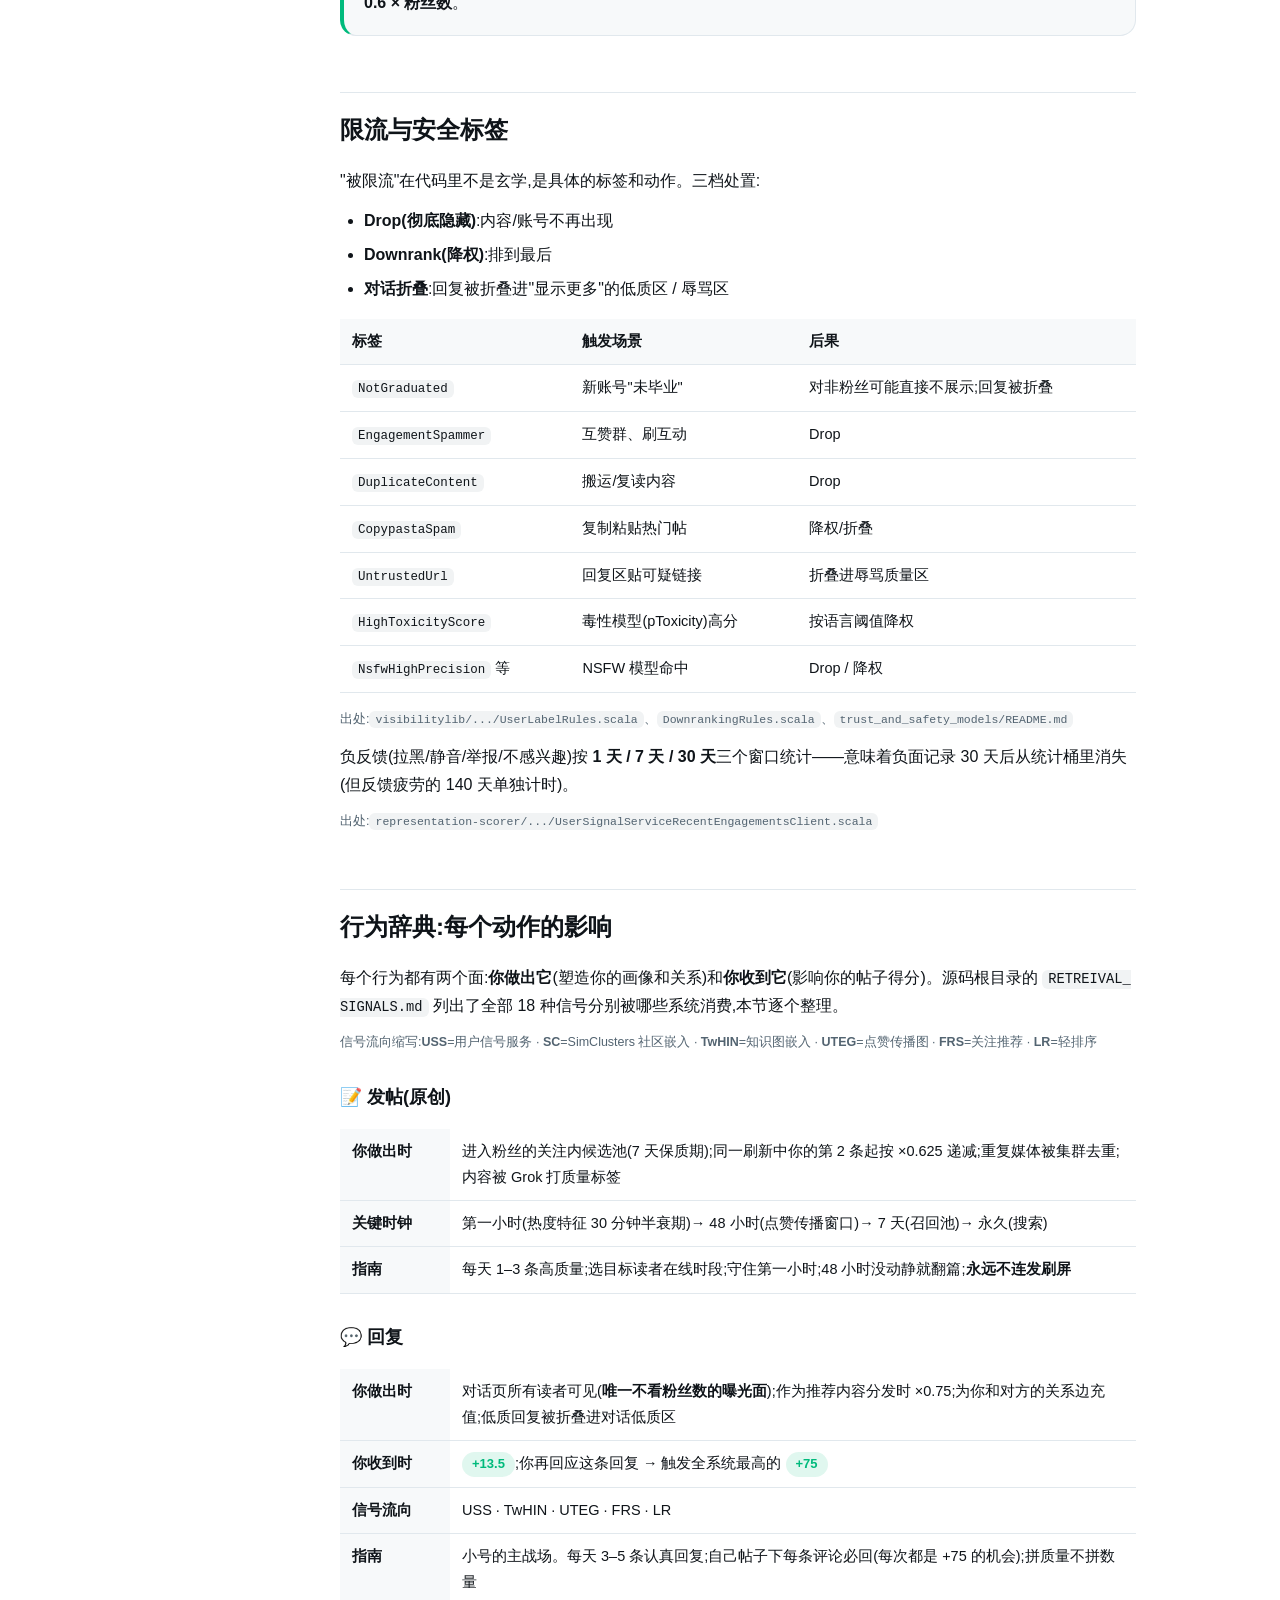
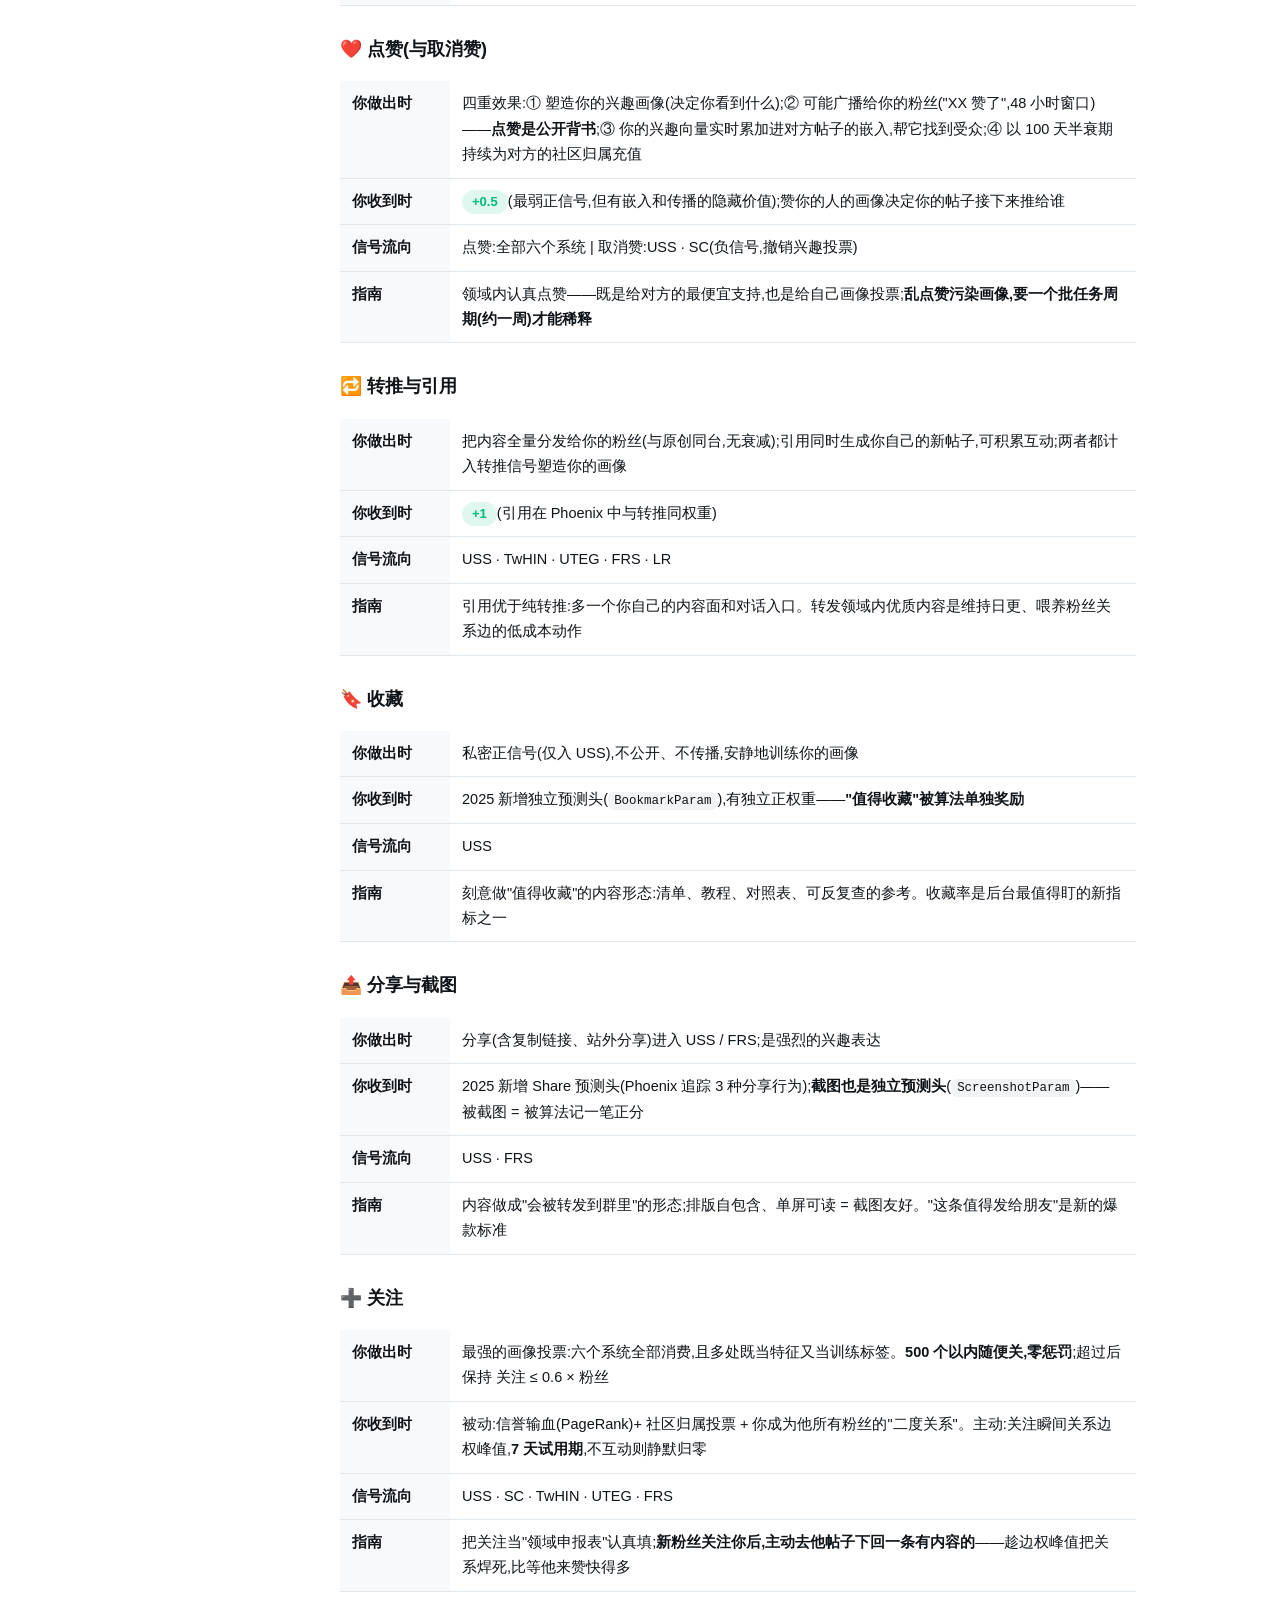
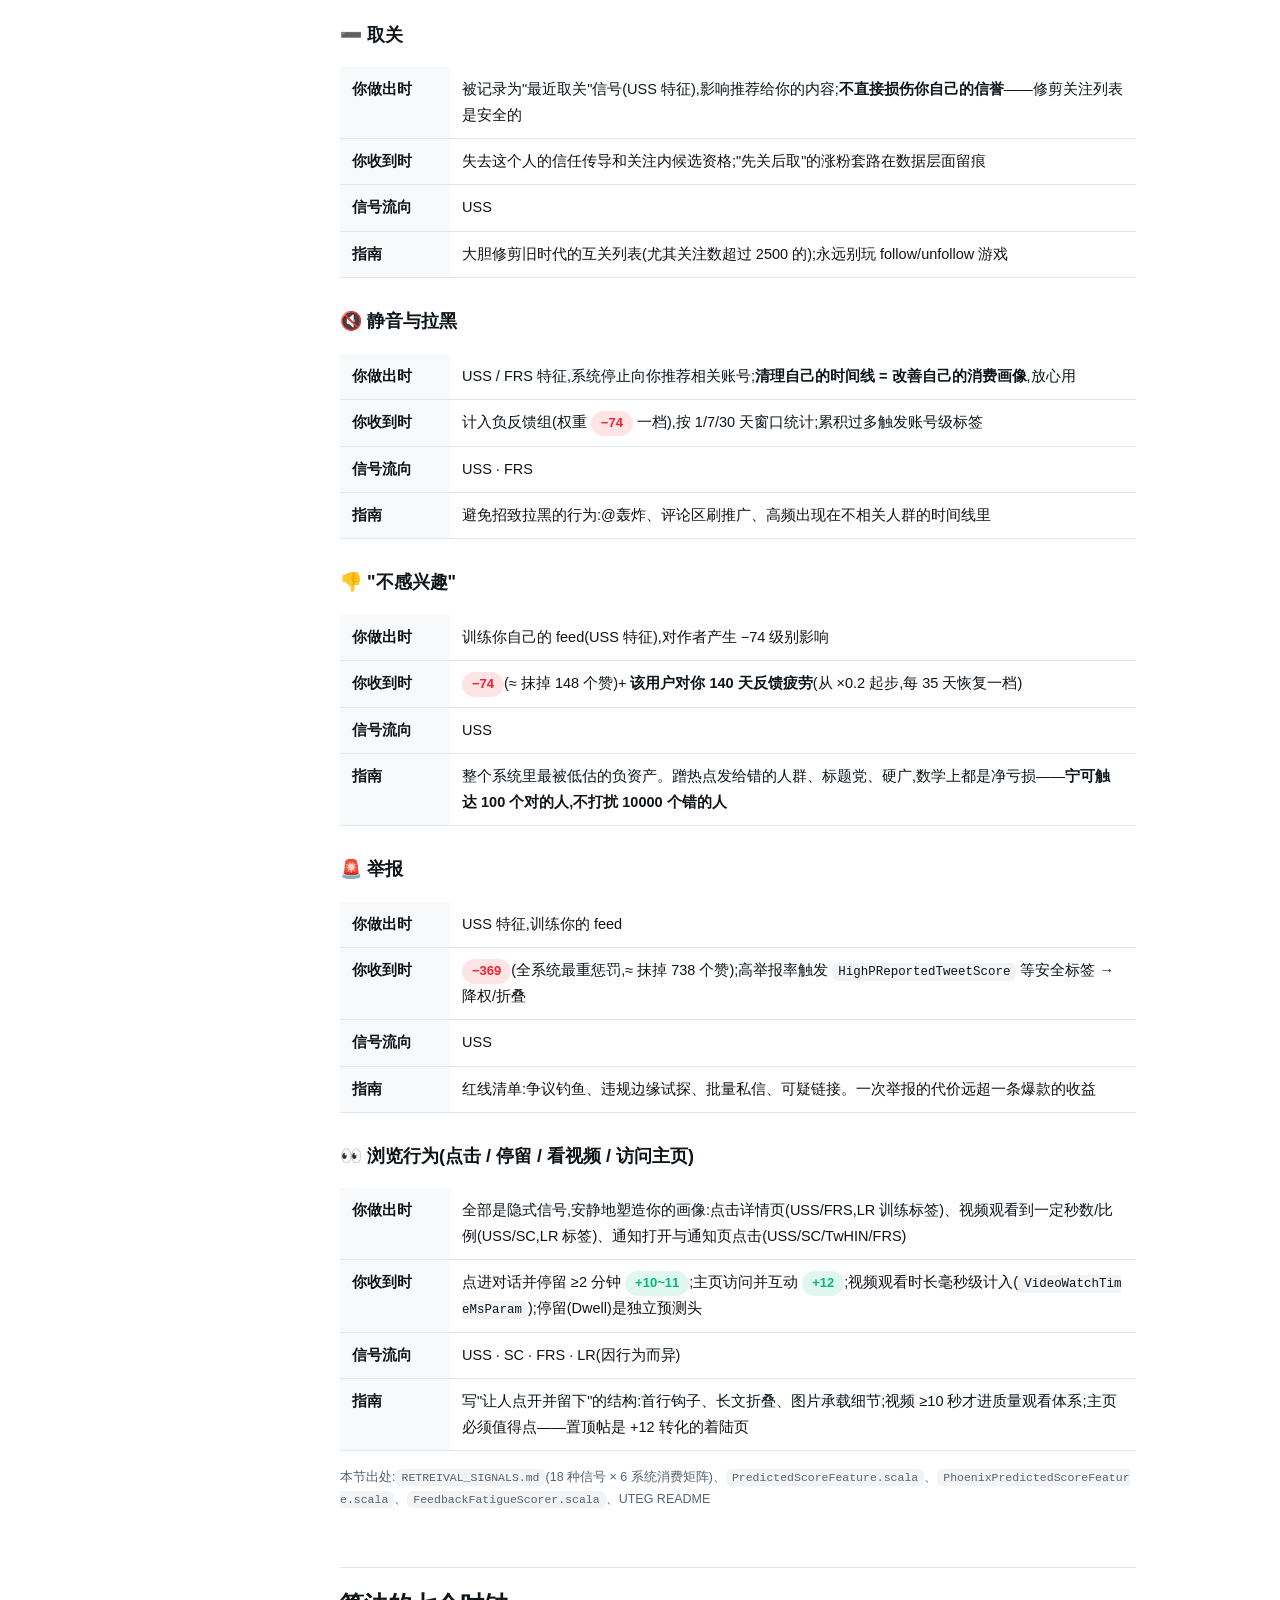
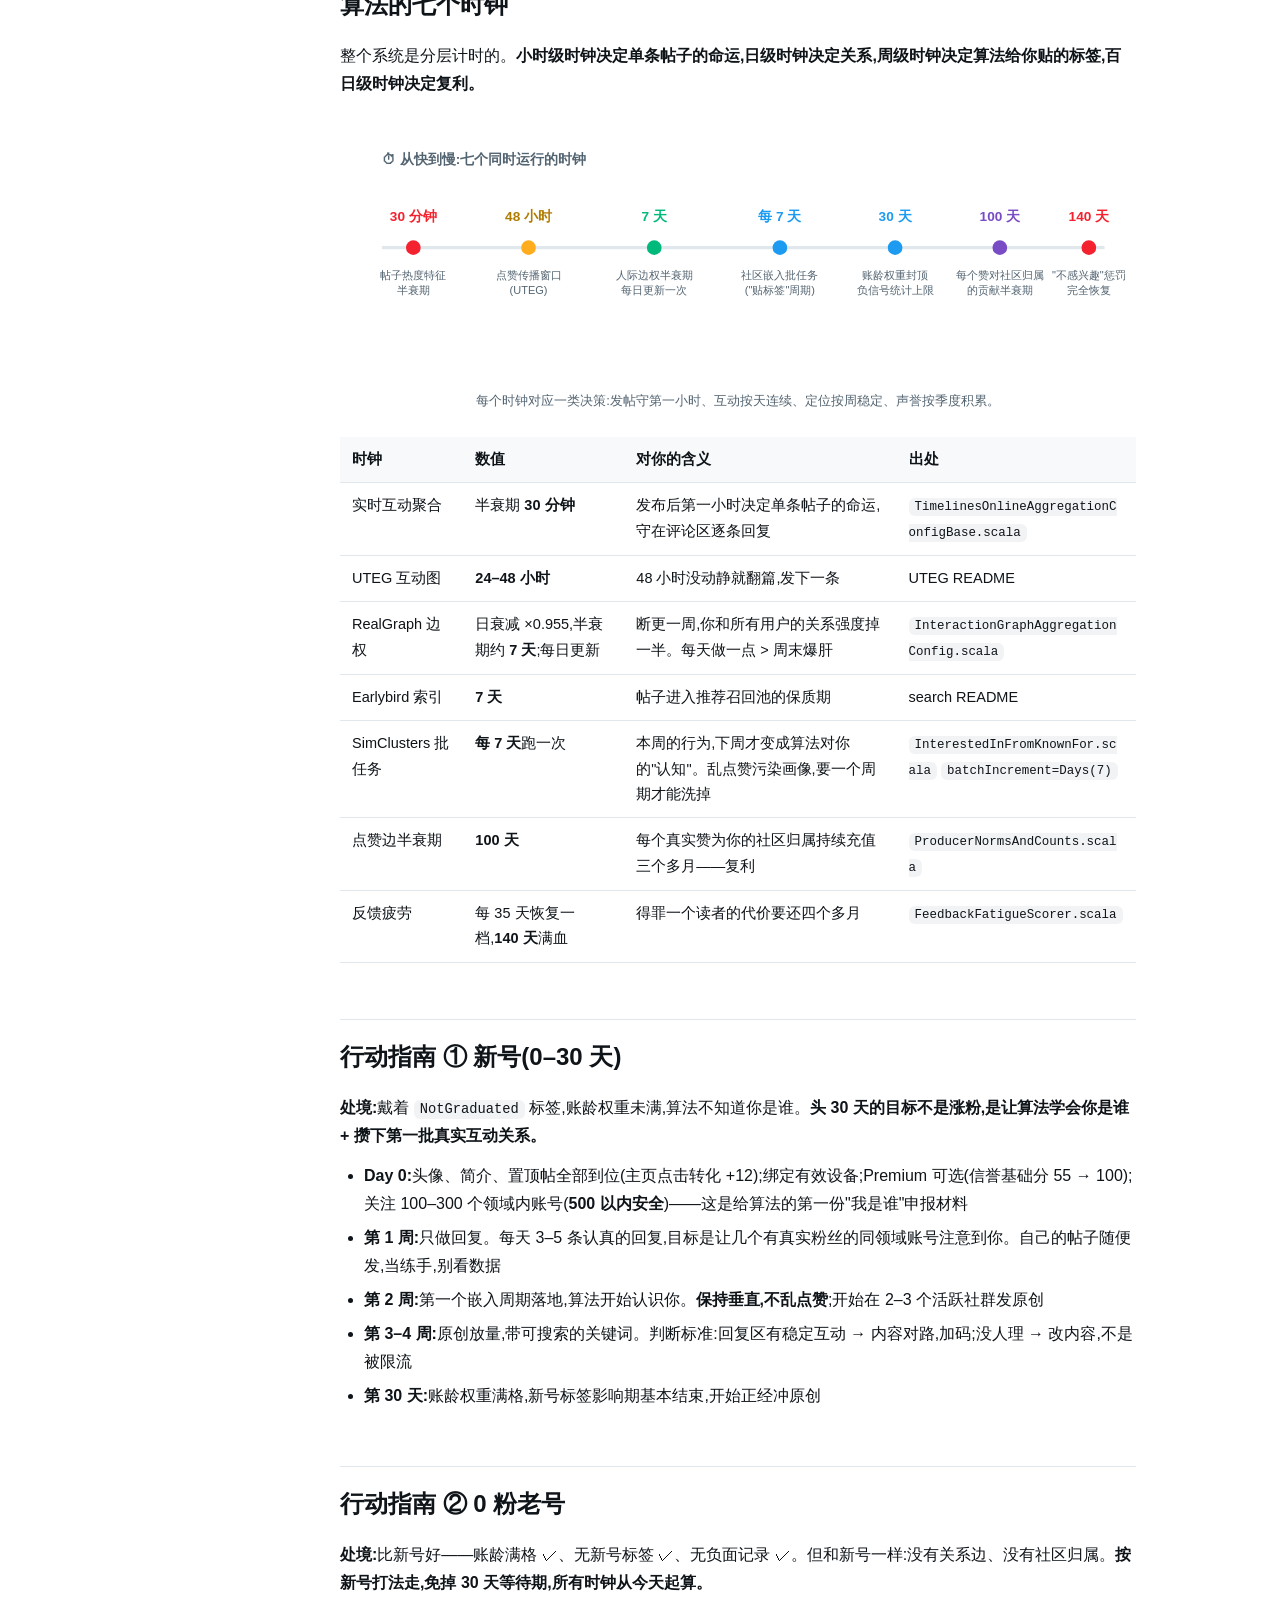
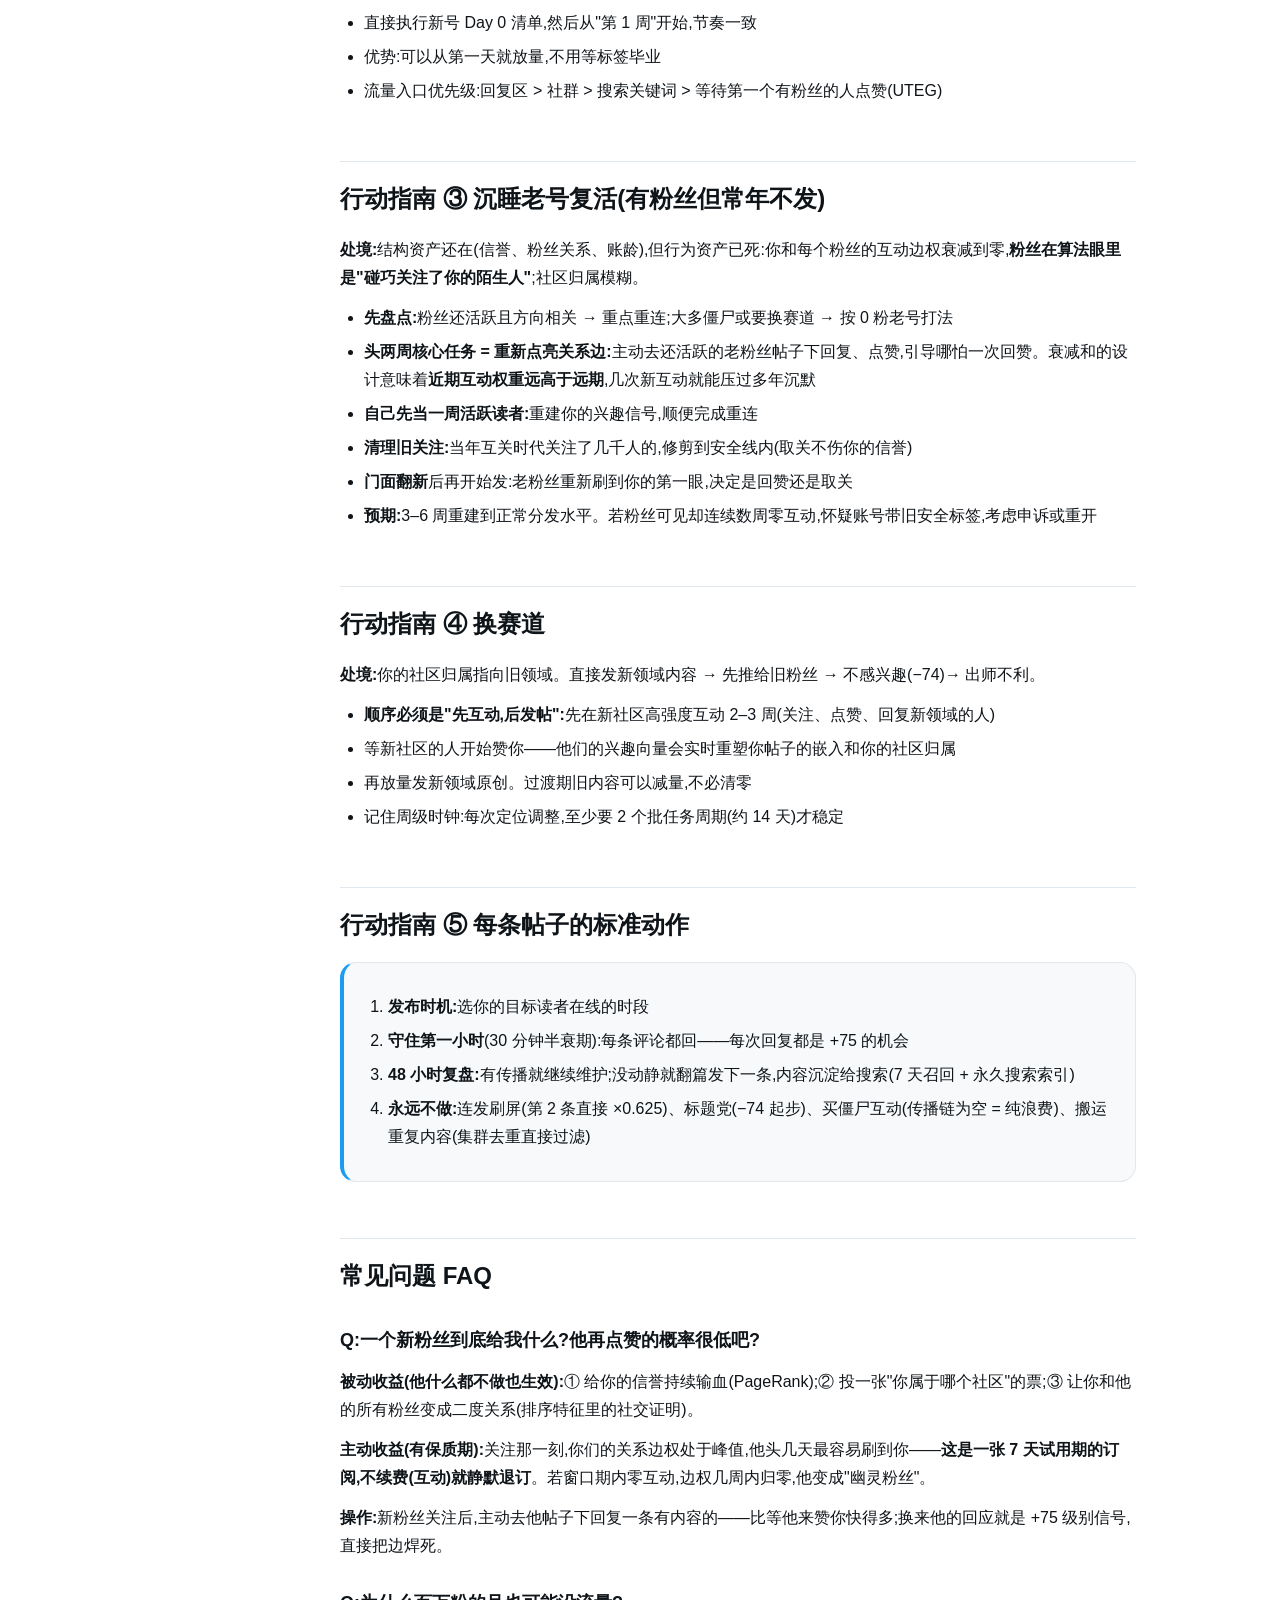
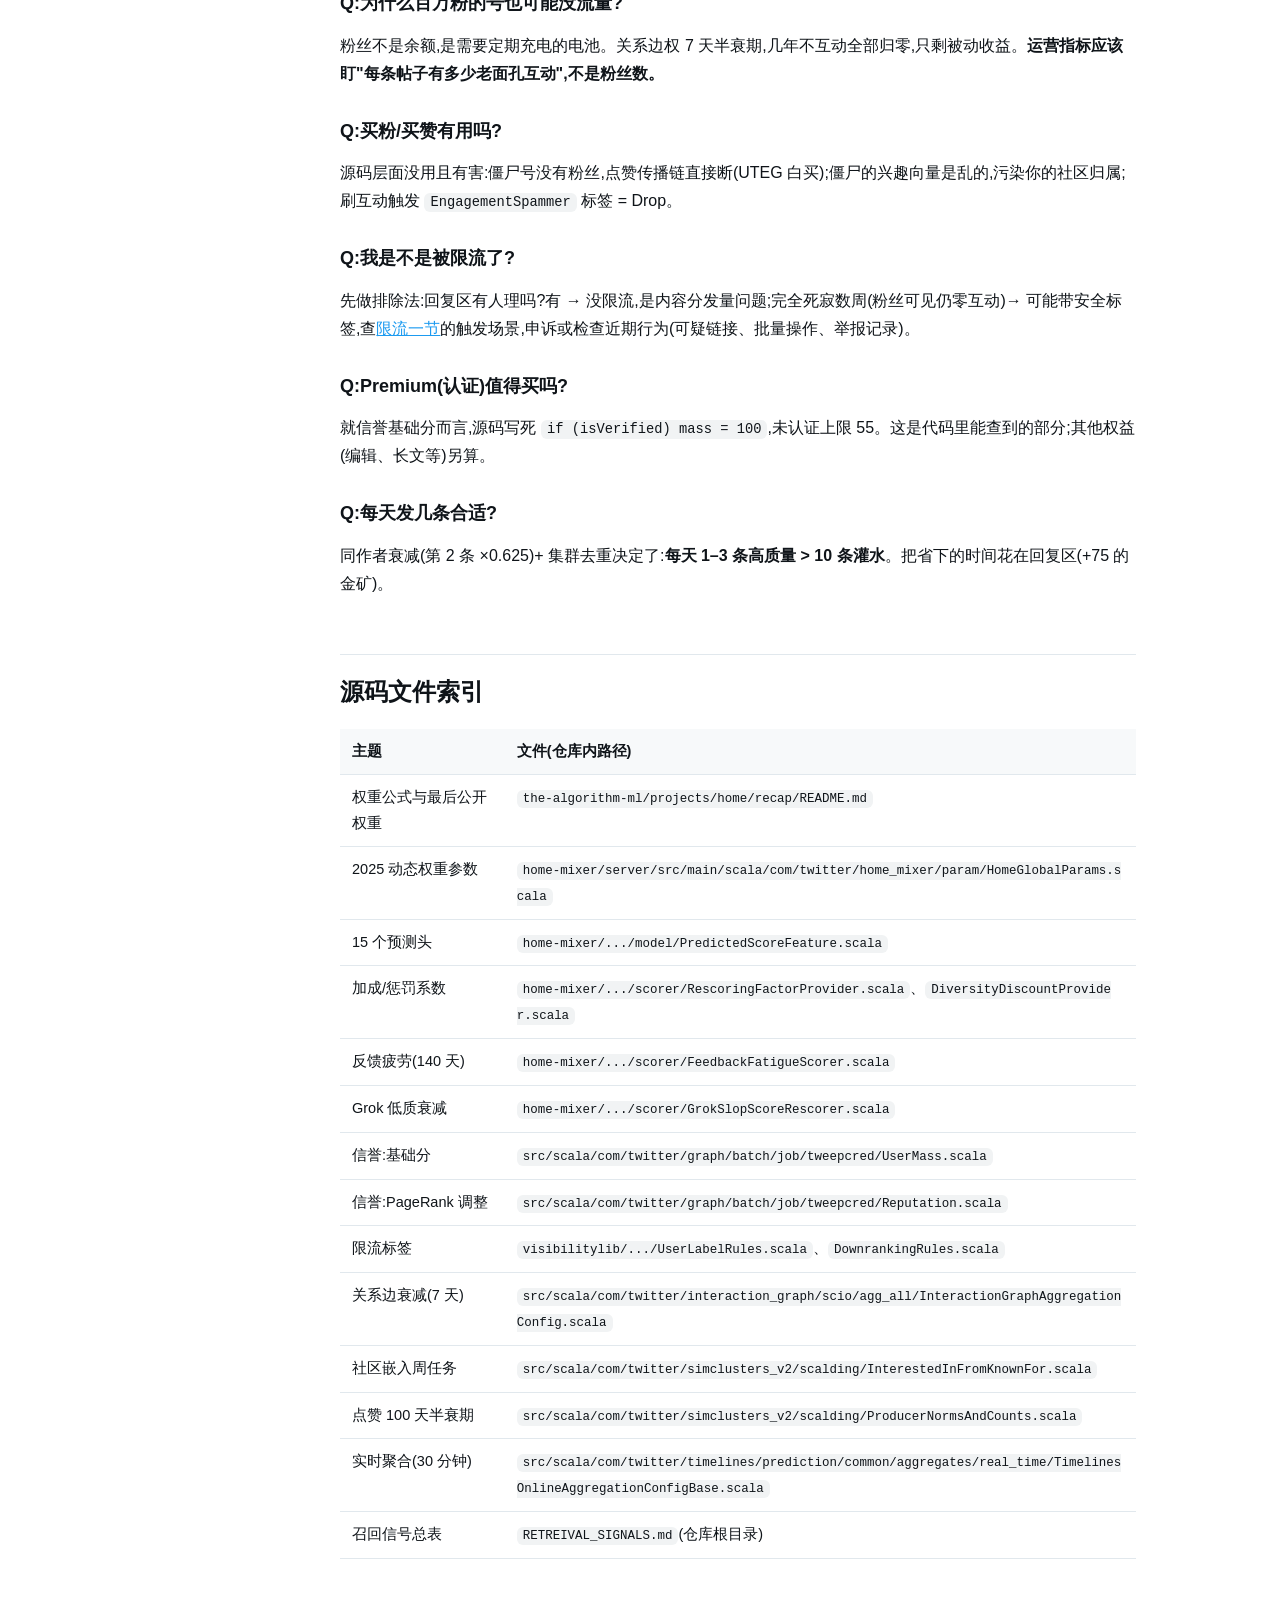
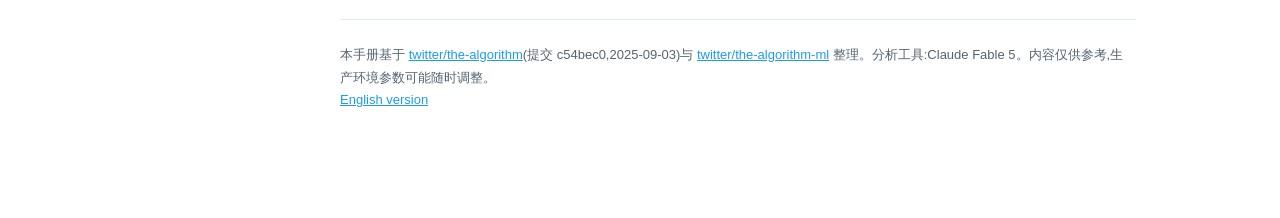
==== commit 259b7fa6: "Add Action Timing page with interactive audience clock New timing.html (zh/en) under the Time group:" ====
--- a/zh/index.html
+++ b/zh/index.html
@@ -39,6 +39,7 @@
   <div class="group">
     <div class="group-title">时间</div>
     <a href="#clocks">算法的七个时钟</a>
+    <a href="timing.html">行动时间 + 时钟工具 🕐</a>
   </div>
   <div class="group">
     <div class="group-title">行动指南</div>
--- a/assets/style.css
+++ b/assets/style.css
@@ -168,3 +168,44 @@
   h2 { font-size: 21px; }
   table { font-size: 13px; display: block; overflow-x: auto; }
 }
+
+/* ===== Timing clock ===== */
+.clock-controls { display: flex; gap: 16px; flex-wrap: wrap; margin: 20px 0; }
+.clock-ctl { display: flex; flex-direction: column; gap: 4px; font-size: 13px; color: var(--text-soft); }
+.clock-ctl select {
+  font-size: 15px; padding: 8px 12px; border-radius: 10px;
+  border: 1px solid var(--border); background: var(--bg-soft); color: var(--text);
+  min-width: 220px;
+}
+.clock-stage { position: relative; max-width: 520px; margin: 0 auto; }
+.timing-svg { width: 100%; height: auto; display: block; }
+.clock-sector { cursor: pointer; transition: opacity .15s; }
+.clock-sector:hover { opacity: .8; }
+.clock-sector.best { stroke: var(--green); stroke-width: 1.5; }
+.clock-num { font-size: 13px; font-weight: 700; fill: var(--text-soft); }
+.clock-tick { stroke: var(--border); stroke-width: 1.5; }
+.clock-center { fill: var(--bg-soft); stroke: var(--border); }
+.clock-time { font-size: 26px; font-weight: 800; fill: var(--text); }
+.clock-sub { font-size: 12px; fill: var(--text-soft); }
+.clock-needle { stroke: var(--red); stroke-width: 2.5; stroke-linecap: round; }
+.clock-needle-dot { fill: var(--red); }
+.clock-tip {
+  position: absolute; z-index: 10; pointer-events: none;
+  background: var(--bg); border: 1px solid var(--border); border-radius: 12px;
+  padding: 10px 12px; font-size: 12.5px; line-height: 1.6; width: 180px;
+  box-shadow: 0 6px 24px rgba(0,0,0,.12);
+}
+.clock-tip .tip-sub { color: var(--text-soft); margin-top: 4px; }
+.clock-windows { margin: 18px 0 6px; }
+.clock-windows .win-row { margin: 8px 0; }
+.clock-windows code { margin-right: 6px; font-size: 14px; }
+.clock-audience { margin: 18px 0; }
+.aud-title { font-size: 13px; color: var(--text-soft); margin-bottom: 8px; }
+.aud-row { display: flex; align-items: center; gap: 10px; margin: 4px 0; font-size: 13.5px; }
+.aud-name { width: 130px; flex-shrink: 0; }
+.aud-bar { flex: 1; height: 8px; background: var(--bg-soft); border-radius: 999px; overflow: hidden; }
+.aud-bar span { display: block; height: 100%; background: var(--accent); border-radius: 999px; }
+.aud-pct { width: 42px; text-align: right; color: var(--text-soft); font-size: 12.5px; }
+.legend-tiers { display: flex; gap: 14px; flex-wrap: wrap; margin: 12px 0; font-size: 13px; }
+.legend-tiers .lg { display: flex; align-items: center; gap: 6px; }
+.legend-tiers .sw { width: 14px; height: 14px; border-radius: 4px; display: inline-block; }
